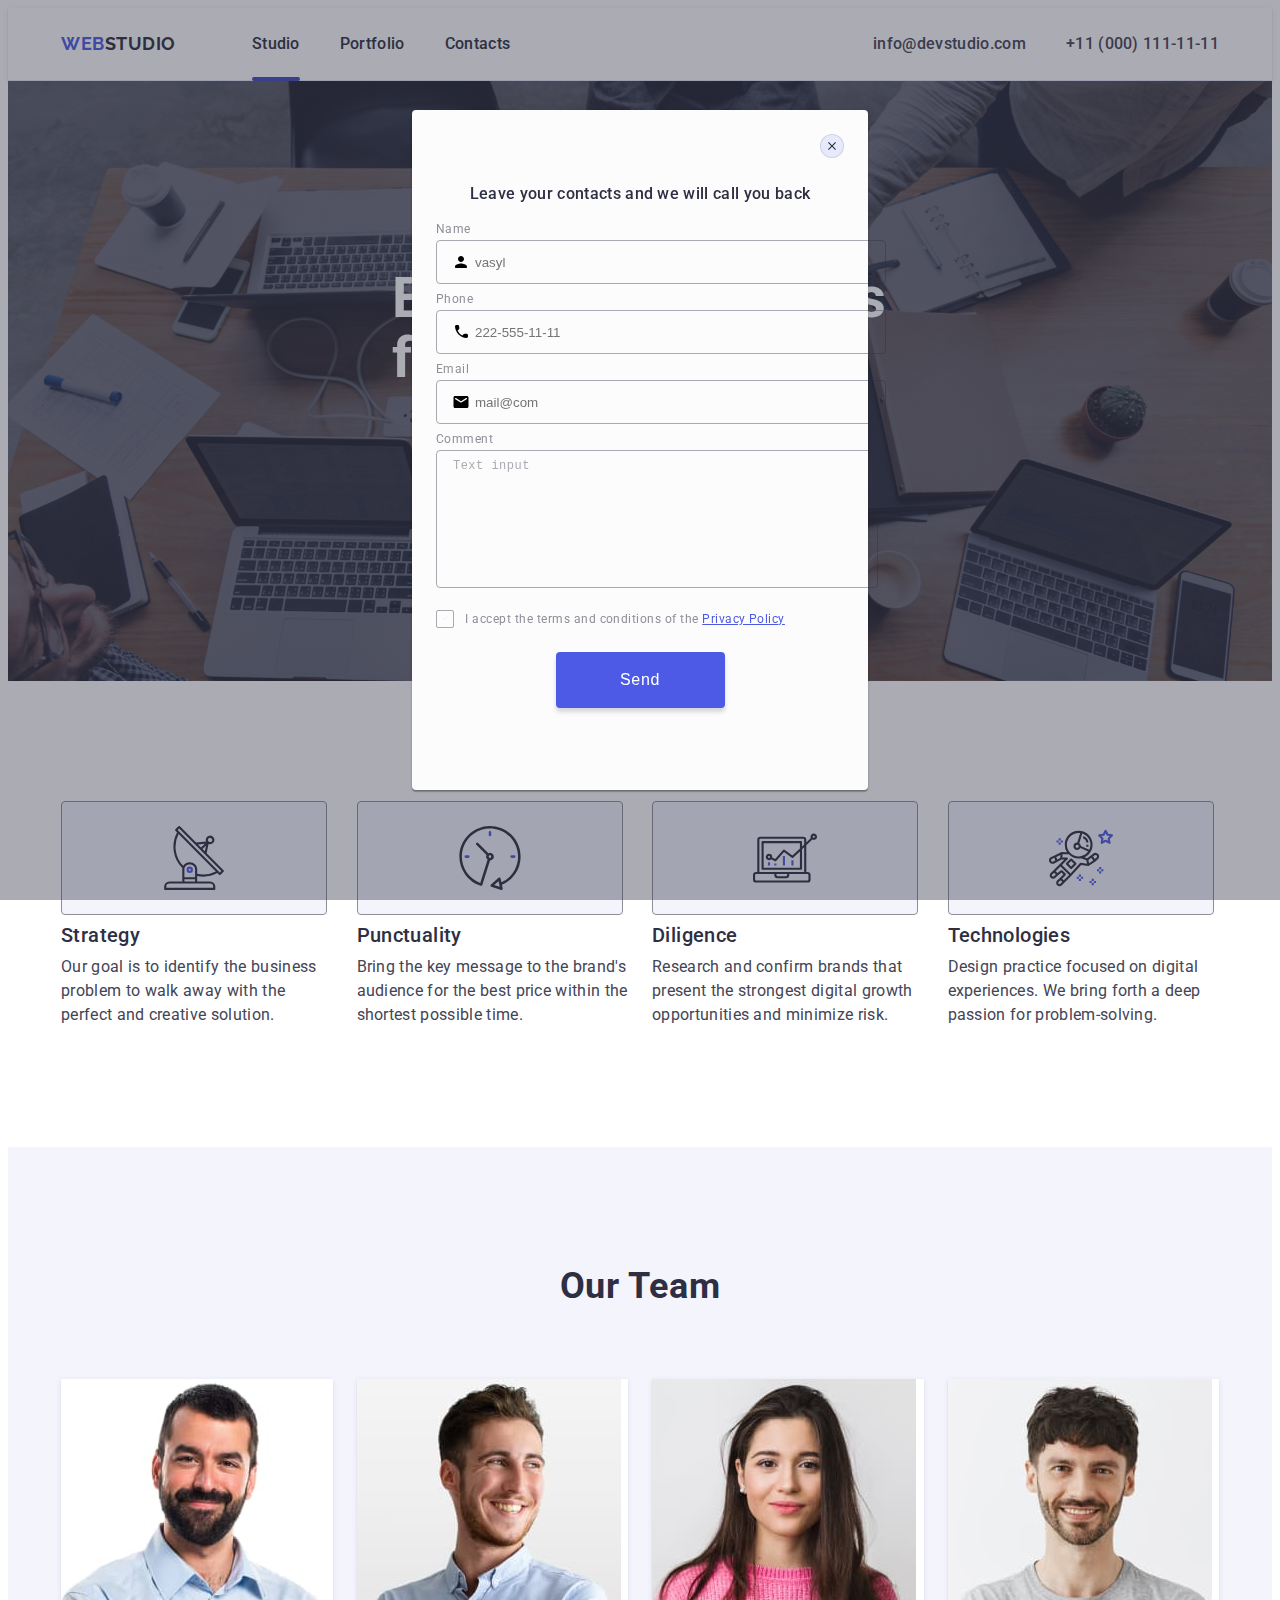
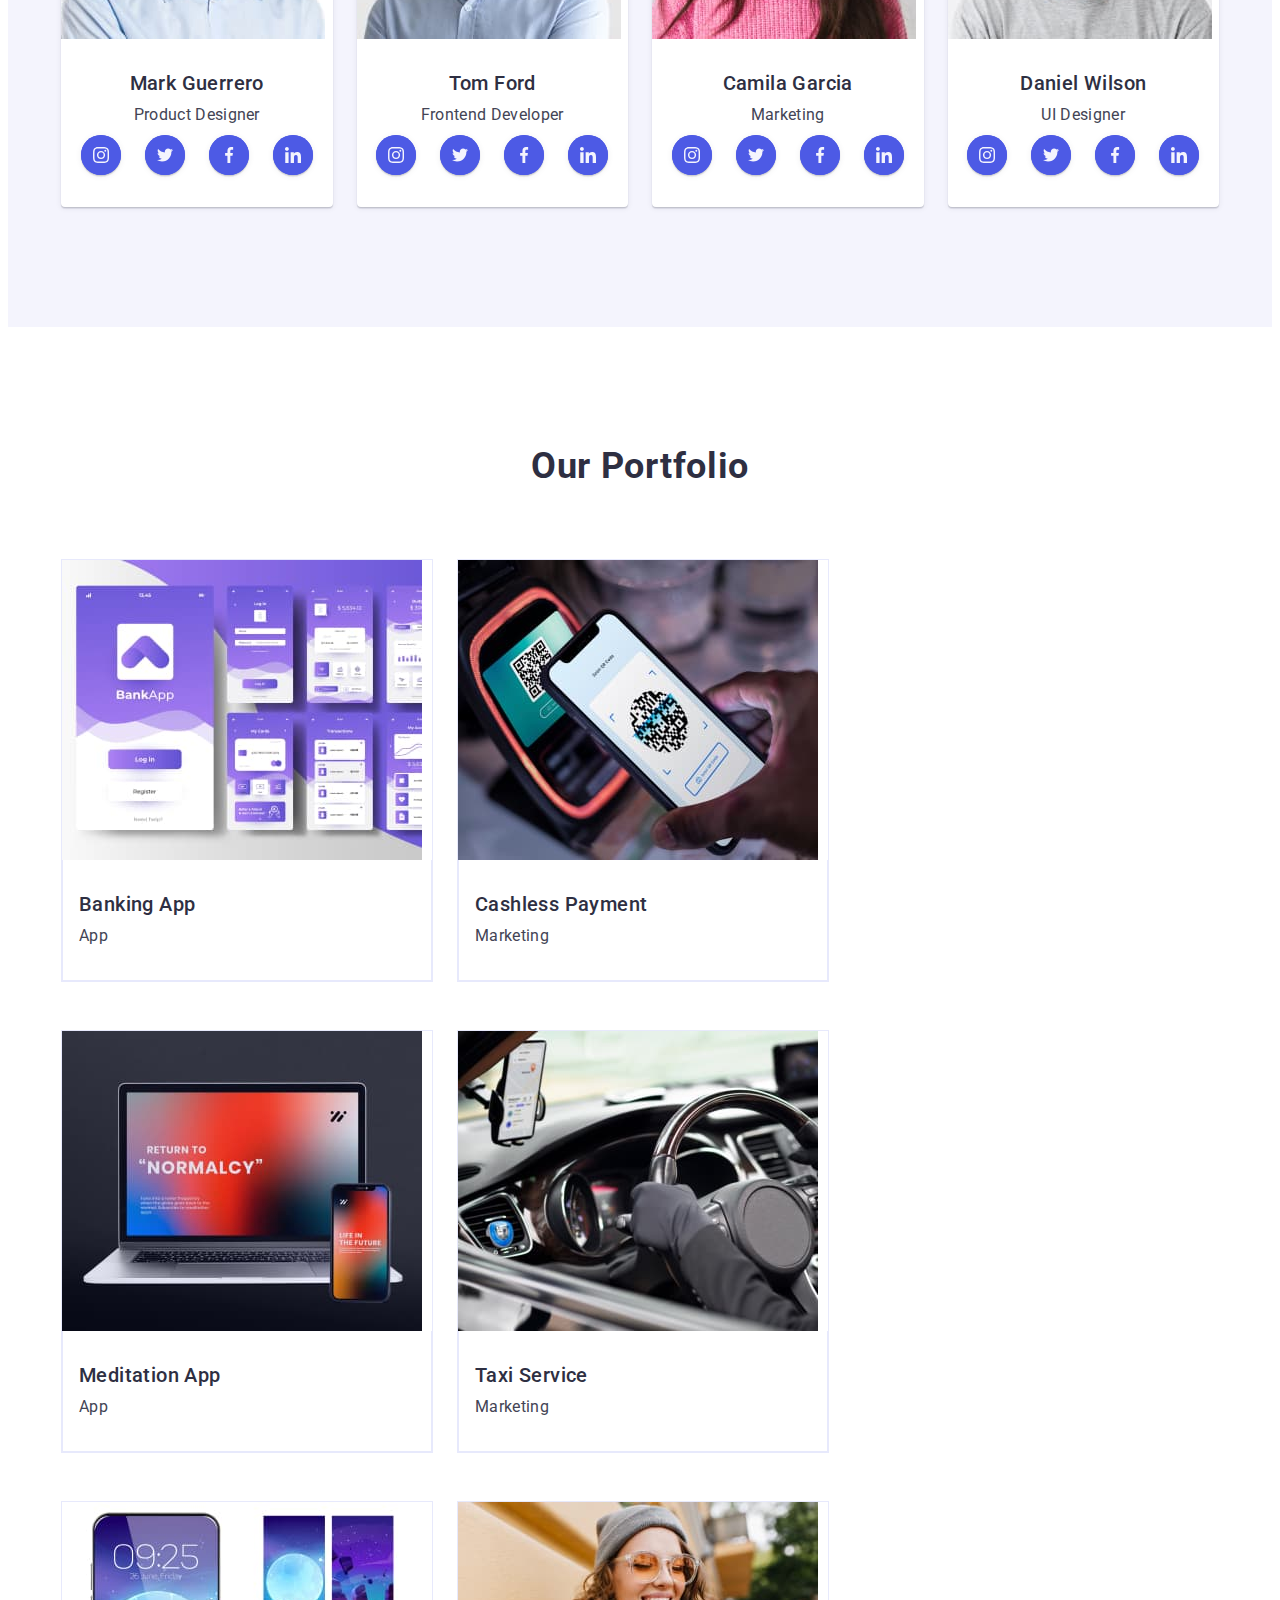
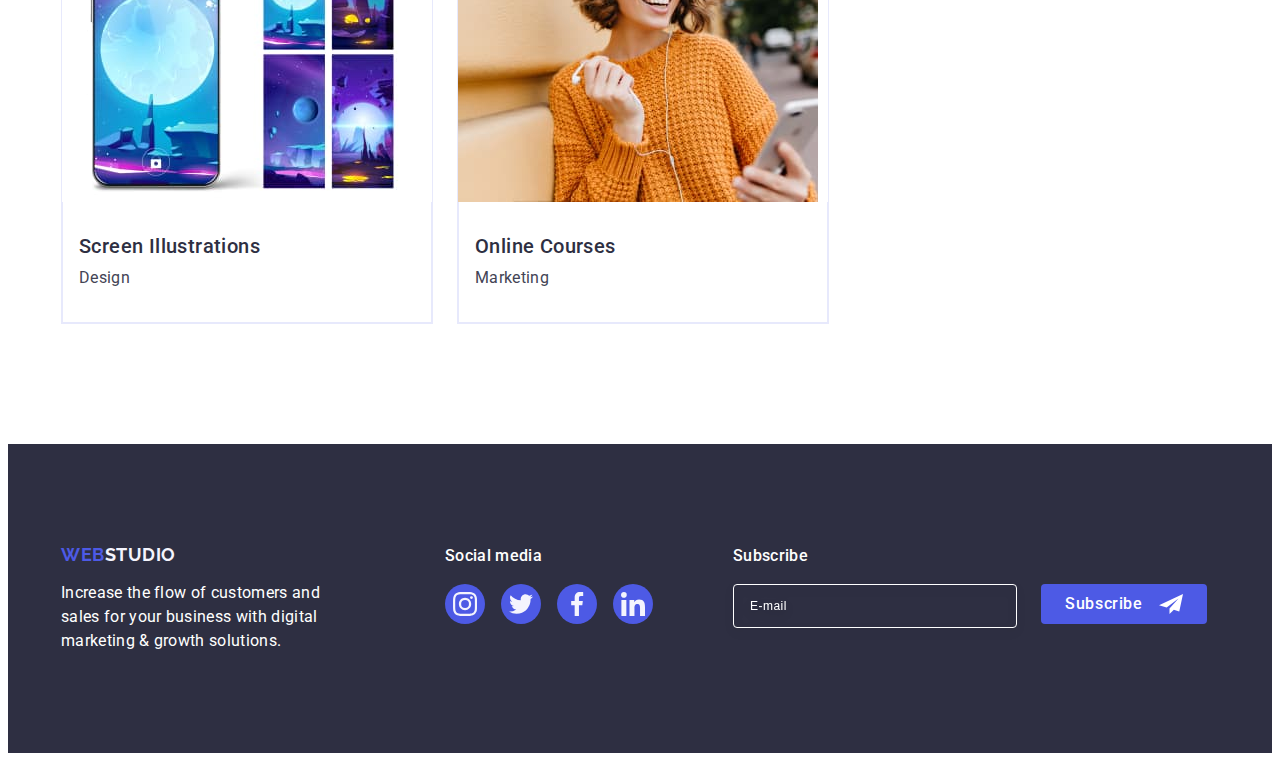
==== index.html @ d5904f01 "Update index.html" ====
<!DOCTYPE html>
<html lang="en">

<head>

    <link rel="stylesheet" href="https://cdnjs.cloudflare.com/ajax/libs/modern-normalize/2.0.0/modern-normalize.min.css"
        integrity="sha512-4xo8blKMVCiXpTaLzQSLSw3KFOVPWhm/TRtuPVc4WG6kUgjH6J03IBuG7JZPkcWMxJ5huwaBpOpnwYElP/m6wg=="
        crossorigin="anonymous" referrerpolicy="no-referrer">
    <meta name="viewport" content="width, initial-scale=1.0">
    <meta charset="UTF-8">
    <link rel="preconnect" href="https://fonts.googleapis.com">
    <link rel="preconnect" href="https://fonts.gstatic.com" crossorigin>
    <link
        href="https://fonts.googleapis.com/css2?family=Noto+Sans+NKo+Unjoined:wght@400;600;700&family=Raleway:wght@700&display=swap"
        rel="stylesheet">
    <link rel="preconnect" href="https://fonts.googleapis.com">
    <link rel="preconnect" href="https://fonts.gstatic.com" crossorigin>
    <link
        href="https://fonts.googleapis.com/css2?family=Noto+Sans+NKo+Unjoined:wght@400;600;700&family=Raleway:wght@700&family=Roboto:wght@300;400;500;700&display=swap"
        rel="stylesheet">
    <link rel="stylesheet" href="./css/styles.css">
    <title>hw-6</title>
</head>
<!--   ******************************   body **************************************        -->
<body>
    <!-- ***************************** main navigation **********************-->
    <header class="header">
        <div class="container header-container">
            <nav class="nav">
                <a href="./index.html" class="link-logo">Web<span class="link-logo-studio">Studio</span></a>
                <ul class="nav-ul">
                    <li class="nav-list ">
                        <a href="./index.html" target="_blank" class="link active-page">Studio</a>
                    </li>
                    <li class="nav-list">
                        <a href="" target="_blank" class="link">Portfolio</a>
                    </li>
                    <li class="nav-list">
                        <a href="" target="_blank" class="link">Contacts</a>
                    </li>
                </ul>
            </nav>
            <address class="address">
                <ul class="address-ul">
                    <li class="list-li"><a href="mailto:info@devstudio.com" class="link">info@devstudio.com</a></li>
                    <li class="list-li"><a href="tel:+110001111111" class="link">+11 (000) 111-11-11</a></li>
                </ul>
            </address>
        </div>
    </header>

    <main class="main">


        <!-- ***************      section-1 hero          ***************-->


        <section class="hero-section">
            <div class="container">
                <H1 class="hero-title">Effective Solutions for Your Business</H1>
                <button type="button" class="button">Order Service</button>
            </div>
        </section>


        <!--         ***************        section-2 our advantages        *************** -->


        <section class="advantages-section">
            <div class="container">
                <h2 class="visually-hidden">our advantages</h2>
                <ul class="advantages-list">
                    <li class="list-li">
                        <div class="advantages-pict-conteiner">
                            <svg   class="advantages-list-icon" width="64" height="64" aria-label="icon-antenna">
                                <use href="./images/icons.svg#icon-antenna"></use>
                            </svg>
                        </div>
                        <h3 class="title-li">Strategy</h3>
                        <p class="text">Our goal is to identify the business problem to walk away with the perfect and
                            creative solution. </p>
                    </li>
                    <li class="list-li">
                        <div class="advantages-pict-conteiner">
                            <svg   class="advantages-list-icon" width="64" height="64"  aria-label="icon-clock">
                                <use href="./images/icons.svg#icon-clock" ></use>
                            </svg>
                        </div>
                        <h3 class="title-li">Punctuality</h3>
                        <p class="text">Bring the key message to the brand's audience for the best price within the
                            shortest possible time.</p>
                    </li>
                    <li class="list-li">
                        <div class="advantages-pict-conteiner">
                            <svg   class="advantages-list-icon" width="64" height="64" aria-label="icon-diagrama">
                                <use href="./images/icons.svg#icon-diagram"></use>
                            </svg>
                        </div>
                        <h3 class="title-li">Diligence</h3>
                        <p class="text">Research and confirm brands that present the strongest digital growth
                            opportunities and minimize risk.</p>
                    </li>
                    <li class="list-li">
                        <div class="advantages-pict-conteiner">
                            <svg   class="advantages-list-icon" width="64" height="64" aria-label="icon-astronaut">
                                <use href="./images/icons.svg#icon-astronaut"></use>
                            </svg>
                        </div>
                        <h3 class="title-li">Technologies</h3>
                        <p class="text">Design practice focused on digital experiences. We bring forth a deep passion
                            for problem-solving.</p>
                    </li>
                </ul>
            </div>
        </section>


        <!-- #######################            our team section-3              ########### -->


        <section class="our-team">
            <div class="container">
                <h2 class="our-team-title">Our Team</h2>
                <ul class="our-team-list">
                    <li class="list-li">
                        <img class="our-team-photo" src="./images/Mark-Guerrero.jpg" alt="Mark Guerrero photo" width="264">
                        <div class="name-profession">
                            <h3 class="title-li">Mark Guerrero</h3>
                            <p class="text"> Product Designer</p>
                                <ul class="our-team-social-list-link">
                                    <li class="our-team-social-link">
                                        <a href="https://www.instagram.com/" target="_blank"
                                            class="our-team-social-link-a">
                                            <svg class="our-team-social-links" height="16" width="16">
                                                <use href="./images/icons.svg#icon-instagram"></use>
                                            </svg>
                                        </a>
                                    </li>
                                    <li class="our-team-social-link">
                                        <a href="https://www.twitter.com/" target="_blank"
                                            class="our-team-social-link-a">
                                            <svg class="our-team-social-links" height="16" width="16">
                                                <use href="./images/icons.svg#icon-twitter"></use>
                                            </svg>
                                        </a>
                                    </li>
                                    <li class="our-team-social-link">
                                        <a href="https://www.facebook.com/" target="_blank"
                                            class="our-team-social-link-a">
                                            <svg class="our-team-social-links" height="16" width="16">
                                                <use href="./images/icons.svg#icon-facebook"></use>
                                            </svg>
                                        </a>
                                    </li>
                                    <li class="our-team-social-link">
                                        <a href="https://www.linkedin.com/" target="_blank"
                                            class="our-team-social-link-a">
                                            <svg class="our-team-social-links" height="16" width="16">
                                                <use href="./images/icons.svg#icon-linkedin"></use>
                                            </svg>
                                        </a>
                                    </li>
                                </ul>
                        </div>
                    </li>
                    <li class="list-li">
                        <img class="our-team-photo" src="./images/Tom-Ford.jpg" alt="Tom Ford photo" width="264">
                        <div class="name-profession">
                            <h3 class="title-li">Tom Ford</h3>
                            <p class="text">Frontend Developer</p>
                            <ul class="our-team-social-list-link">
                                <li class="our-team-social-link">
                                    <a href="https://www.instagram.com/" target="_blank" class="our-team-social-link-a">
                                        <svg class="our-team-social-links" height="16" width="16">
                                            <use href="./images/icons.svg#icon-instagram"></use>
                                        </svg>
                                    </a>
                                </li>
                                <li class="our-team-social-link">
                                    <a href="https://www.twitter.com/" target="_blank" class="our-team-social-link-a">
                                        <svg class="our-team-social-links" height="16" width="16">
                                            <use href="./images/icons.svg#icon-twitter"></use>
                                        </svg>
                                    </a>
                                </li>
                                <li class="our-team-social-link">
                                    <a href="https://www.facebook.com/" target="_blank" class="our-team-social-link-a">
                                        <svg class="our-team-social-links" height="16" width="16">
                                            <use href="./images/icons.svg#icon-facebook"></use>
                                        </svg>
                                    </a>
                                </li>
                                <li class="our-team-social-link">
                                    <a href="https://www.linkedin.com/" target="_blank" class="our-team-social-link-a">
                                        <svg class="our-team-social-links" height="16" width="16">
                                            <use href="./images/icons.svg#icon-linkedin"></use>
                                        </svg>
                                    </a>
                                </li>
                            </ul>
                        </div>
                    </li>
                    <li class="list-li">
                        <img class="our-team-photo" src="./images/Camila-Garcia.jpg" alt="Camila Garcia photo" width="264">
                        <div class="name-profession">
                            <h3 class="title-li">Camila Garcia</h3>
                            <p class="text">Marketing</p>
                            <ul class="our-team-social-list-link">
                                <li class="our-team-social-link">
                                    <a href="https://www.instagram.com/" target="_blank" class="our-team-social-link-a">
                                        <svg class="our-team-social-links" height="16" width="16">
                                            <use href="./images/icons.svg#icon-instagram"></use>
                                        </svg>
                                    </a>
                                </li>
                                <li class="our-team-social-link">
                                    <a href="https://www.twitter.com/" target="_blank" class="our-team-social-link-a">
                                        <svg class="our-team-social-links" height="16" width="16">
                                            <use href="./images/icons.svg#icon-twitter"></use>
                                        </svg>
                                    </a>
                                </li>
                                <li class="our-team-social-link">
                                    <a href="https://www.facebook.com/" target="_blank" class="our-team-social-link-a">
                                        <svg class="our-team-social-links" height="16" width="16">
                                            <use href="./images/icons.svg#icon-facebook"></use>
                                        </svg>
                                    </a>
                                </li>
                                <li class="our-team-social-link">
                                    <a href="https://www.linkedin.com/" target="_blank" class="our-team-social-link-a">
                                        <svg class="our-team-social-links" height="16" width="16">
                                            <use href="./images/icons.svg#icon-linkedin"></use>
                                        </svg>
                                    </a>
                                </li>
                            </ul>
                        </div>
                    </li>
                    <li class="list-li">
                        <img class="our-team-photo" src="./images/Daniel-Wilson.jpg" alt="Daniel Wilson photo" width="264">
                        <div class="name-profession">
                            <h3 class="title-li">Daniel Wilson</h3>
                            <p class="text">UI Designer</p>
                            <ul class="our-team-social-list-link">
                                <li class="our-team-social-link">
                                    <a href="https://www.instagram.com/" target="_blank" class="our-team-social-link-a">
                                        <svg class="our-team-social-links" height="16" width="16">
                                            <use href="./images/icons.svg#icon-instagram"></use>
                                        </svg>
                                    </a>
                                </li>
                                <li class="our-team-social-link">
                                    <a href="https://www.twitter.com/" target="_blank" class="our-team-social-link-a">
                                        <svg class="our-team-social-links" height="16" width="16">
                                            <use href="./images/icons.svg#icon-twitter"></use>
                                        </svg>
                                    </a>
                                </li>
                                <li class="our-team-social-link">
                                    <a href="https://www.facebook.com/" target="_blank" class="our-team-social-link-a">
                                        <svg class="our-team-social-links" height="16" width="16">
                                            <use href="./images/icons.svg#icon-facebook"></use>
                                        </svg>
                                    </a>
                                </li>
                                <li class="our-team-social-link">
                                    <a href="https://www.linkedin.com/" target="_blank" class="our-team-social-link-a">
                                        <svg class="our-team-social-links" height="16" width="16">
                                            <use href="./images/icons.svg#icon-linkedin"></use>
                                        </svg>
                                    </a>
                                </li>
                            </ul>
                        </div>
                    </li>
                </ul>
            </div>
        </section>



        <!-- ********************our portfolio    section-4 ****** -->


        <section id="portfolio" class="portfolio">
            <div class="container">
                <h2 class="portfolio-title">Our Portfolio</h2>
                <ul class="portfolio-list">
                    <li class="list-li">
                        <div class="app-pictures">
                        <img src="./images/Banking-app.jpg" alt="Banking app" width="360">
                            <p class="app-pictures-decription">14 Stylish and User-Friendly App Design Concepts · Task Manager App · Calorie Tracker App · Exotic Fruit Ecommerce App · Cloud Storage App</p>    
                        </div>
                        <div class="app-description">
                            <h3 class="title-li">Banking App</h3>
                            <p class="text">App</p>
                        </div>
                    </li>
                    <li class="list-li">
                        <div class="app-pictures">
                            <img src="./images/cashless-payment.jpg" alt="cashless payment" width="360">
                            <p class="app-pictures-decription">14 Stylish and User-Friendly App Design Concepts · Task Manager App · Calorie Tracker App · Exotic Fruit Ecommerce App · Cloud Storage App</p>
                        </div>
                        <div class="app-description">
                            <h3 class="title-li">Cashless Payment</h3>
                            <p class="text">Marketing</p>
                        </div>
                    </li>
                    <li class="list-li">
                        <div class="app-pictures">
                            <img src="./images/meditation-app.jpg" alt="meditation app" width="360">
                            <p class="app-pictures-decription">14 Stylish and User-Friendly App Design Concepts · Task Manager App · Calorie Tracker App · Exotic Fruit Ecommerce App · Cloud Storage App</p>
                        </div>
                        <div class="app-description">
                            <h3 class="title-li">Meditation App</h3>
                            <p class="text">App</p>
                        </div>
                    </li>
                    <li class="list-li">
                        <div class="app-pictures">
                            <img src="./images/taxi-service.jpg" alt="taxi service" width="360">
                            <p class="app-pictures-decription">14 Stylish and User-Friendly App Design Concepts · Task Manager App · Calorie Tracker App · Exotic Fruit Ecommerce App · Cloud Storage App</p>
                        </div>
                        <div class="app-description">
                            <h3 class="title-li">Taxi Service</h3>
                            <p class="text">Marketing</p>
                        </div>
                    </li>
                    <li class="list-li">
                        <div class="app-pictures">
                            <img src="./images/screen-illustrations.jpg" alt="screen illustrations" width="360">
                            <p class="app-pictures-decription">14 Stylish and User-Friendly App Design Concepts · Task Manager App · Calorie Tracker App · Exotic Fruit Ecommerce App · Cloud Storage App</p>
                        </div>
                        <div class="app-description">
                            <h3 class="title-li">Screen Illustrations</h3>
                            <p class="text">Design</p>
                        </div>
                    </li>
                    <li class="list-li">
                        <div class="app-pictures">
                            <img src="./images/online-courses.jpg" alt="online courses" width="360">
                            <p class="app-pictures-decription">14 Stylish and User-Friendly App Design Concepts · Task Manager App · Calorie Tracker App · Exotic Fruit Ecommerce App · Cloud Storage App</p>
                        </div>
                        <div class="app-description">
                            <h3 class="title-li">Online Courses</h3>
                            <p class="text">Marketing</p>
                        </div>
                    </li>
                </ul>
            </div>
        </section>
    </main>


    <!-- *************************** footer ***************************** -->


    <footer class="footer">
        <div class="container footer-main-div">
            <div class="footer-container footer-container-logo">
                <a href="./index.html" class="footer-link-logo ">Web<span class="footer-link-logo-studio">Studio</span>
                </a>
                <p class="footer-text">
                    Increase the flow of customers and sales for your business with digital marketing & growth solutions.
                </p>
            </div>
            <div class=" footer-container footer-container-media">
                <p class="footer-social-media">Social media</p>

                <ul class="footer-social-list-link">
                    <li class="footer-social-link">
                        <a href="https://www.instagram.com/" target="_blank" class="footer-social-list-link-a">
                            <svg class="footer-social-links" width="24" height="24" aria-label="instagram-link">
                                <use href="./images/icons.svg#icon-instagram"></use>
                            </svg>
                        </a>
                    </li>
                    <li class="footer-social-link">
                        <a href="https://www.twitter.com/" target="_blank" class="footer-social-list-link-a">
                            <svg class="footer-social-links" width="24" height="24" aria-label="twitter-link">
                                <use href="./images/icons.svg#icon-twitter"></use>
                            </svg>
                        </a>
                    </li>
                    <li class="footer-social-link">
                        <a href="https://www.facebook.com/" target="_blank" class="footer-social-list-link-a">
                            <svg class="footer-social-links" width="24" height="24" aria-label="facebook-link">
                                <use href="./images/icons.svg#icon-facebook"></use>
                            </svg>
                        </a>
                    </li>
                    <li class="footer-social-link">
                        <a href="https://www.linkedin.com/" target="_blank" class="footer-social-list-link-a">
                            <svg class="footer-social-links" width="24" height="24" aria-label="linkedin-link">
                                <use href="./images/icons.svg#icon-linkedin"></use>
                            </svg>
                        </a>
                    </li>
                </ul>
            </div>
            <div class="footer-form">
                <p class="footer-form-send-title">Subscribe</p>
                <form class="footer-form-send-form">
                    <label class="footer-form-send-form-label">
                        <input 
                            class="footer-form-send-form-label-input" 
                            type="email" 
                            name="e-mail" 
                            placeholder="E-mail">
                    </label>
                    <button class="footer-form-send-form-button" type="submit">
                        Subscribe
                        
                        <svg class="footer-form-button-icon" width="24" height="24">
                            <use href="./images/icons.svg#icon-subscrib-icon"></use>
                        </svg>
                       
                    </button>
                </form>
            </div>
        </div>
    </footer>




    <!--@@@@@@@@@@@@@  modal window  @@@@@@@@@@@@@@@@@@@@-->




    <div class="backdrop is-open">
        <div class="modal">
            <button class="modal-close-button" type="button">
                <svg class="modal-close-button-icon" width="8" height="8" aria-label="madal-close-button">
                    <Use href="./images/icons.svg#icon-close"></Use>
                </svg>
           </button>
           <p class="review-form-description">
            Leave your contacts and we will call you back
           </p>         
            <form  class="review-form">
                
                <div class="review-form-wrapper">
                    <lable class="review-form-field-label" for="user-name">
                        Name
                    </lable>
                        <div class="review-form-input-wrapper">
                            <input 
                            class="review-form-field-input" 
                            type="text" 
                            name="user-name"  
                            id="user-name" 
                            placeholder="vasyl"
                            pattern="[a-zA-Z]+"
                            required>
                            <svg class="review-form-field-icon" width="18" height="24">
                                <use href="./images/icons.svg#icon-person"></use>
                            </svg>
                        </div>
                </div>
                <div class="review-form-wrapper">
                    <lable class="review-form-field-label" for="user-phone">
                        Phone
                    </lable>
                        <div class="review-form-input-wrapper">
                            <input 
                            class="review-form-field-input" 
                            type="tel" 
                            name="user-phone"  
                            id="user-phone" 
                            placeholder="222-555-11-11"
                            pattern="[0-9]{3}-[0-9]{3}-[0-9]{2}-[0-9]{2}"
                            required>
                            <svg class="review-form-field-icon" width="18" height="24">
                                <use href="./images/icons.svg#icon-phone"></use>
                            </svg>
                        </div>
                </div>
                <div class="review-form-wrapper">
                    <lable class="review-form-field-label" for="user-email">
                        Email
                    </lable>
                        <div class="review-form-input-wrapper"> 
                            <input 
                            class="review-form-field-input" 
                            type="email"  
                            name="user-email" 
                            id="user-email" 
                            placeholder="mail@com"
                            required>
                            <svg class="review-form-field-icon" width="18" height="24">
                                <use href="./images/icons.svg#icon-email"></use>
                            </svg>
                        </div>
                </div>
                <div class="review-form-wrapper review-form-wrapper-commet">
                    <label class=" review-form-field-label" for="user-comment" >
                        Comment
                    </label>
                    <textarea 
                    class="review-form-comment"
                    name="user-comment" 
                    id="user-comment"    
                    placeholder="Text input"></textarea>
                </div>
                <div class="review-form-wrapper-checkbox">
                    <input 
                        class=" review-form-field-checkbox visually-hidden " 
                        id="user-privacy" 
                        name="user-privacy"  
                        type="checkbox" 
                        value="true"  
                        required>
                    <label 
                    class="review-form-field-label-checkbox" 
                    for="user-privacy">
                        <span class="review-form-checkbox-own">
                            <svg class="review-form-checkbox-own-icon" width="10" height="8">
                                <use href="./images/icons.svg#icon-Vector"></use>
                            </svg>
                        </span>
                         I accept the terms and conditions of the 
                        <a  class="review-form-field-label-checkbox-policy-link" href="">Privacy Policy</a>
                    </label>
                </div>
                <button class="form-review-button" type="submit">Send</button>
            
            </form>

        </div>
    </div>
</body>

</html>
---- css/styles.css ----
/*--general style --*/
h1,
h2,
h3,
p {
  margin-top: 0;
  margin-bottom: 0;
}
ul,
ol {
  margin-top: 0;
  margin-bottom: 0;
  padding-left: 0;
}

img {
  display: block;
}

body {
  font-family: 'Roboto', sans-serif;
  color: #434455;
  background-color: #ffffff;
}

ul,
ol {
  list-style-type: none;
}

.container {
  width: 1158px;
  margin: 0 auto;
  padding: 0 15px;
}

/*--header--*/

.header {
  border-bottom: 1px solid #e7e9fc;
  background-color: #ffffff;
  height: 72px;

  box-shadow: 0px 1px 6px 0px rgba(46, 47, 66, 0.08),
    0px 1px 1px 0px rgba(46, 47, 66, 0.16),
    0px 2px 1px 0px rgba(46, 47, 66, 0.08);
}
.header-container {
  display: flex;
  justify-content: space-between;
}

/*navigation properties*/

.nav {
  display: flex;
  align-items: center;
}

/*logotype properties*/

.link-logo {
  margin-right: 76px;
  text-transform: uppercase;
  font-family: 'Raleway', sans-serif;
  font-weight: 700;
  font-size: 18px;
  line-height: 1.17;
  color: #4d5ae5;
  text-decoration: none;
  letter-spacing: 0.03em;
  transition: color 250ms cubic-bezier(0.4, 0, 0.2, 1);
}

.link-logo:hover {
  color: #404bbf;
}

.link-logo:focus {
  color: #404bbf;
}

.link-logo-studio {
  color: #2e2f42;
}

.nav-ul {
  gap: 40px;
  display: flex;
}

.nav-list .link {
  display: block;
  padding: 24px 0;
  letter-spacing: 0.02em;
  font-size: 16px;
  line-height: 1.5;
  letter-spacing: 0.02em;
  color: #2e2f42;
  position: relative;
  text-decoration: none;
  transition: color 250ms cubic-bezier(0.4, 0, 0.2, 1);
}

.active-page::after {
  display: block;
  position: absolute;
  bottom: -1px;
  left: 0;
  height: 4px;
  width: 100%;
  border-radius: 2px;
  content: '';
  background-color: #404bbf;
}

.nav-list a:hover {
  color: #404bbf;
}

.nav-list a:focus {
  color: #404bbf;
}
.address {
  display: flex;
}

.address-ul {
  display: flex;
  gap: 40px;
  align-items: center;
  text-decoration: none;
}

.address-ul .link {
  font-style: normal;
  font-size: 16px;
  line-height: 1.5;
  color: #434455;
  letter-spacing: 0.02em;
  text-decoration: none;
  transition: color 250ms cubic-bezier(0.4, 0, 0.2, 1);
}

.address .link:hover {
  color: #404bbf;
}

.address .link:focus {
  color: #404bbf;
}

/*----------------- section-1 hero ----------------*/

.hero-section {
  max-width: 1440px;
  margin-right: auto;
  margin-left: auto;
  background-color: #2e2f42;
  padding: 188px 0;
  background-image: linear-gradient(
      rgba(46, 47, 66, 0.7),
      rgba(46, 47, 66, 0.7)
    ),
    url(../images/people-office.jpg);
  background-repeat: no-repeat;
  background-size: cover;
  background-color: #2e2f42;
  background-position: center;
}

.hero-section .container {
  flex-direction: column;
}

.hero-title {
  max-width: 496px;
  color: #ffffff;
  font-family: Roboto, sans-serif;
  font-size: 56px;
  line-height: 1.07;
  letter-spacing: 0.02em;
  margin-bottom: 48px;
  margin-left: auto;
  margin-right: auto;
}

.button {
  border: none;
  border-radius: 4px;
  display: block;
  min-width: 169px;
  height: 56px;
  cursor: pointer;
  color: #ffffff;
  font-family: 'Roboto', sans-serif;
  font-size: 16px;
  line-height: 1.5;
  letter-spacing: 0.04em;
  background-color: #4d5ae5;
  margin-top: 48px;
  margin-left: auto;
  margin-right: auto;
  transition: background-color 250ms cubic-bezier(0.4, 0, 0.2, 1);
}

.button:hover {
  background-color: #404bbf;
}

.button:focus {
  background-color: #404bbf;
}

/*-- *************** section-2 our advantages ******************* --*/

.visually-hidden {
  position: absolute;
  width: 1px;
  height: 1px;
  margin: -1px;
  border: 0;
  padding: 0;
  white-space: nowrap;
  clip-path: inset(100%);
  clip: rect(0 0 0 0);
  overflow: hidden;
}

.advantages-section {
  padding: 120px 0;
}

.advantages-section,
.list-li {
  background-color: #ffffff;
}

.advantages-list {
  display: flex;
  gap: 24px;
}

.advantages-list .list-li {
  width: calc((100% - 72px) / 4);
}

.advantages-list .title-li {
  margin-bottom: 8px;
}

.advantages-pict-conteiner {
  display: flex;
  justify-content: center;
  align-items: center;
  height: 112px;
  width: 264px;
  background-color: #f4f4fd;
  border-radius: 4px;
  border: 1px solid #8e8f99;
  margin-bottom: 8px;
}

/* ####################### our team section-3 ########### */

.our-team {
  padding: 120px 0;
  background-color: #f4f4fd;
}
.our-team .container {
  flex-wrap: wrap;
}

.our-team-title,
.portfolio-title {
  margin-bottom: 72px;
  color: #2e2f42;
  font-size: 36px;
  line-height: 1.11;
  text-transform: capitalize;
  letter-spacing: 0.02em;
  text-align: center;
  font-family: Roboto, sans-serif;
}

.our-team-list {
  display: flex;
  gap: 24px;
}

.our-team-list .list-li {
  border-radius: 0px 0px 4px 4px;
  width: calc((100% - 72px) / 4);
}
/*
.our-team-photo {
  
}*/

.name-profession {
  padding: 32px 0;
}

.our-team .title-li,
.our-team .text {
  text-align: center;
  margin-bottom: 8px;
}

.title-li {
  font-family: Roboto, sans-serif;
  font-size: 20px;
  line-height: 1.2;
  color: #2e2f42;
  letter-spacing: 0.02em;
}

.text {
  font-size: 16px;
  line-height: 1.5;
  color: #434455;
  letter-spacing: 0.02em;
  font-family: Roboto, sans-serif;
}

.our-team-social-list-link {
  display: flex;
  gap: 24px;
  justify-content: center;
}
/*    take it from name profession    */
.our-team-social-link {
  width: 40px;
  height: 40px;
  border-radius: 50%;
  background-color: #4d5ae5;
  box-shadow: 0px 2px 1px 0px rgba(46, 47, 66, 0.08),
    0px 1px 1px 0px rgba(46, 47, 66, 0.16),
    0px 1px 6px 0px rgba(46, 47, 66, 0.08);
}

.our-team-social-links {
  fill: #f4f4fd;
}

.our-team-social-link-a {
  width: 100%;
  height: 100%;
  display: flex;
  border-radius: 50%;
  background-color: #4d5ae5;
  justify-content: center;
  align-items: center;
  transition: background-color 250ms cubic-bezier(0.4, 0, 0.2, 1);
}

.our-team-social-link-a:hover {
  background-color: #404bbf;
}

.our-team-social-link-a:focus {
  background-color: #404bbf;
}

/*-- ********************our portfolio    section-4 ******--*/

.portfolio {
  padding: 120px 0 120px;
}
.portfolio .container {
  flex-wrap: wrap;
}
.portfolio-list {
  display: flex;
  flex-wrap: wrap;
  row-gap: 48px;
  column-gap: 24px;
}

.our-team-list .list-li {
  box-shadow: 0px 1px 6px rgba(46, 47, 66, 0.08),
    0px 1px 1px rgba(46, 47, 66, 0.16), 0px 2px 1px rgba(46, 47, 66, 0.08);
}

.portfolio-list .list-li {
  width: calc((100% - 48px) / 3);
  border: 1px solid #e7e9fc;
  transition: box-shadow 250ms cubic-bezier(0.4, 0, 0.2, 1);
}

.app-pictures {
  position: relative;
  overflow: hidden;
}

.portfolio-list .list-li:hover {
  box-shadow: 0px 1px 6px rgba(46, 47, 66, 0.08),
    0px 1px 1px rgba(46, 47, 66, 0.16), 0px 2px 1px rgba(46, 47, 66, 0.08);
}

.portfolio-list .list-li:hover .app-pictures-decription {
  transform: translateY(0%);
}
.app-pictures {
  position: relative;
  overflow: hidden;
}

.app-pictures-decription {
  position: absolute;
  top: 0;
  font-size: 16px;
  line-height: 1.5;
  letter-spacing: 0.02em;
  color: #f4f4fd;
  padding: 40px 32px;
  background-color: #4d5ae5;
  height: 100%;
  width: 100%;
  transform: translateY(100%);
  transition: transform 250ms cubic-bezier(0.4, 0, 0.2, 1);
}

.app-description {
  padding: 32px 16px;
  border: 1px solid #e7e9fc;
  border-top: none;
}

.portfolio-list .title-li {
  margin-bottom: 8px;
}

/*--*************************** footer *****************************--*/

.footer {
  padding: 100px 0;
  background-color: #2e2f42;
}

.footer-main-div {
  display: flex;
  align-items: baseline;
}

.footer-container-logo {
  margin-right: 120px;
}

.footer-link-logo {
  display: inline-block;
  text-transform: uppercase;
  font-family: 'Raleway', sans-serif;
  font-weight: 700;
  font-size: 18px;
  line-height: 1.17;
  color: #4d5ae5;
  text-decoration: none;
  letter-spacing: 0.03em;
  margin-bottom: 16px;
}

.footer-link-logo-studio {
  color: #f4f4fd;
}

.footer-link-logo:hover {
  color: #404bbf;
}

.footer-link-logo:focus {
  color: #404bbf;
}

.footer-text {
  max-width: 264px;
  color: #ffffff;
  font-family: Roboto, sans-serif;
  font-size: 16px;
  font-weight: 400;
  line-height: 1.5;
  letter-spacing: 0.02em;
}

.nav-list a,
.link,
.button,
.title-li {
  font-weight: 500;
}

.footer-container-media {
  max-width: 208px;
  margin-right: 80px;
}
.footer-social-media {
  color: #ffffff;
  font-family: Roboto, sans-serif;
  font-size: 16px;
  font-weight: 500;
  line-height: 1.5;
  letter-spacing: 0.02em;
  margin-bottom: 16px;
}

.footer-social-list-link {
  display: flex;
  gap: 16px;
  justify-content: center;
}
.footer-social-link {
  width: 40px;
  height: 40px;
}

.footer-social-list-link-a {
  width: 100%;
  height: 100%;
  display: flex;
  border-radius: 50%;
  background-color: #4d5ae5;
  justify-content: center;
  align-items: center;
  transition: background-color 250ms cubic-bezier(0.4, 0, 0.2, 1);
}

.footer-social-links {
  fill: #f4f4fd;
}
.footer-social-list-link-a:hover {
  background-color: #31d0aa;
}

.footer-social-list-link-a:focus {
  background-color: #31d0aa;
}

/*  ########################### footer form ##################################*/

.footer-form-send-form {
  display: flex;
  flex-direction: row;
  gap: 24px;
}

.footer-form-send-title {
  display: flex;
  flex-direction: column;
  font-family: Roboto, sans-serif;
  font-size: 16px;
  font-weight: 500;
  letter-spacing: 0.02em;
  line-height: 1.5;
  margin-bottom: 16px;
  color: #ffffff;
}

.footer-form-send-form-label-input {
  width: 264px;
  height: 40px;
  font-size: 12px;
  font-weight: 400;
  line-height: 1.5;
  letter-spacing: 0.04em;
  border-radius: 4px;
  padding-left: 16px;
  background-color: transparent;
  color: #ffffff;
  border: 1px solid#ffffff;
  filter: drop-shadow(0px 4px 4px rgba(0, 0, 0, 0.15));
}

.footer-form-send-form-label-input::placeholder {
  color: #ffffff;
}

.footer-form-send-form-button {
  min-width: 165px;
  height: 40px;
  display: flex;
  padding: 8px 24px;
  justify-content: center;
  align-items: center;
  border-radius: 4px;
  border: none;
  color: #ffffff;
  background-color: #4d5ae5;
  font-family: Roboto, sans-serif;
  font-weight: 500;
  line-height: 1.5;
  letter-spacing: 0.04em;
  font-size: 16px;
  cursor: pointer;
}

.footer-form-button-icon {
  margin-left: 16px;
}

/* ================== form style ============================== */
.backdrop {
  position: fixed;
  top: 0;
  left: 0;
  width: 100%;
  height: 100%;
  background: rgba(46, 47, 66, 0.4);
  z-index: 9999999999;
  transition: opacity 250ms cubic-bezier(0.4, 0, 0.2, 1),
    visibility 250ms cubic-bezier(0.4, 0, 0.2, 1);
  /* ====  hide backdrop    =========*/
  /* opacity: 0;
  visibility: hidden;
  pointer-events: none;*/
}

.backdrop.is-open {
  opacity: 1;
  visibility: visible;
  pointer-events: auto;
}

.modal {
  position: absolute;
  top: 50%;
  left: 50%;
  transform: translate(-50%, -50%);
  width: 408px;
  min-height: 584px;
  border-radius: 4px;
  padding: 72px 24px 24px 24px;
  background-color: #fcfcfc;
  box-shadow: 0px 1px 1px rgba(0, 0, 0, 0.14), 0px 1px 3px rgba(0, 0, 0, 0.12),
    0px 2px 1px rgba(0, 0, 0, 0.2);
  transition: transform 250ms cubic-bezier(0.4, 0, 0.2, 1);
}

.modal-close-button {
  display: flex;
  position: absolute;
  top: 24px;
  right: 24px;
  justify-content: center;
  align-items: center;
  border: 1px solid rgba(0, 0, 0, 0.1);
  border-radius: 50%;
  line-height: 0;
  background: transparent;
  padding: 0;
  width: 24px;
  height: 24px;
  background-color: #e7e9fc;
  fill: #2e2f42;
  cursor: pointer;
  transition: background-color 250ms cubic-bezier(0.4, 0, 0.2, 1),
    border 250ms cubic-bezier(0.4, 0, 0.2, 1);
}

.modal-close-button-icon {
  transition: fill 250ms cubic-bezier(0.4, 0, 0.2, 1);
}

.modal-close-button:hover,
.modal-close-button:focus {
  background-color: #404bbf;
  fill: #ffffff;
  border: none;
}

.review-form-description {
  color: #2e2f42;
  text-align: center;
  font-size: 16px;
  font-weight: 500;
  line-height: 1.5;
  letter-spacing: 0.02em;
  margin-bottom: 16px;
}

.review-form-field-label {
  display: block;
  color: #8e8f99;
  font-size: 12px;
  font-weight: 400;
  line-height: 1.17;
  letter-spacing: 0.04em;
  margin-bottom: 4px;
}

.review-form-field-input {
  height: 40px;
  width: 100%;
  border-radius: 4px;
  border: 1px solid rgba(46, 47, 66, 0.4);
  padding-left: 38px;
  background-color: transparent;
  outline: transparent;
  transition: border-color 250ms cubic-bezier(0.4, 0, 0.2, 1);
}

.review-form-wrapper {
  margin-bottom: 8px;
}

.review-form-input-wrapper {
  position: relative;
}

.review-form-field-icon {
  position: absolute;
  top: 50%;
  transform: translateY(-50%);
  left: 16px;
  transition: fill 250ms cubic-bezier(0.4, 0, 0.2, 1);
}

.review-form-field-input:focus,
.review-form-comment:focus {
  outline-color: transparent;
  outline-offset: 6px;
  border-color: #4d5ae5;
}
.review-form-field-input:focus + .review-form-field-icon {
  fill: #4d5ae5;
}

.review-form-comment {
  width: 100%;
  height: 120px;
  border-radius: 4px;
  border: 1px solid rgba(46, 47, 66, 0.4);
  resize: none;
  padding: 8px 16px;
  color: rgba(46, 47, 66, 0.4);
  font-size: 12px;
  font-weight: 400;
  line-height: 1.17;
  letter-spacing: 0.04em;
  background-color: transparent;
  outline: transparent;
  transition: border-color 250ms cubic-bezier(0.4, 0, 0.2, 1);
}
.review-form-comment::placeholder {
  color: rgba(46, 47, 66, 0.4);
}

.review-form-wrapper-commet {
  margin-bottom: 16px;
}

.review-form-wrapper-checkbox {
  margin-bottom: 24px;
}

.review-form-field-label-checkbox {
  color: #8e8f99;
  font-size: 12px;
  font-weight: 400;
  line-height: 1.17;
  letter-spacing: 0.04em;
}

.review-form-field-label-checkbox-policy-link {
  color: #4d5ae5;
}

.review-form-checkbox-own {
  display: inline-flex;
  width: 16px;
  height: 16px;
  border: 1px solid rgba(46, 47, 66, 0.4);
  border-radius: 2px;
  align-items: center;
  justify-content: center;
  cursor: pointer;
  fill: transparent;
  margin-right: 8px;
  transition: background-color 250ms cubic-bezier(0.4, 0, 0.2, 1),
    border 250ms cubic-bezier(0.4, 0, 0.2, 1),
    fill 250ms cubic-bezier(0.4, 0, 0.2, 1);
}
.review-form-checkbox-own-icon {
  justify-content: center;
  align-items: center;
  fill: #f4f4fd;
}

.review-form-field-checkbox:checked
  + .review-form-field-label-checkbox
  .review-form-checkbox-own {
  background-color: #404bbf;
  border: none;
  fill: #f4f4fd;
}

.form-review-button {
  display: block;
  padding: 16px 32px;
  min-width: 169px;
  height: 56px;
  gap: 10px;
  border: none;
  border-radius: 4px;
  background: #4d5ae5;
  box-shadow: 0px 4px 4px 0px rgba(0, 0, 0, 0.15);
  margin-right: auto;
  margin-left: auto;
  font-size: 16px;
  font-weight: 500;
  line-height: 1.5;
  letter-spacing: 0.04em;
  color: #ffffff;
  cursor: pointer;
  transition: background-color 250ms cubic-bezier(0.4, 0, 0.2, 1);
}
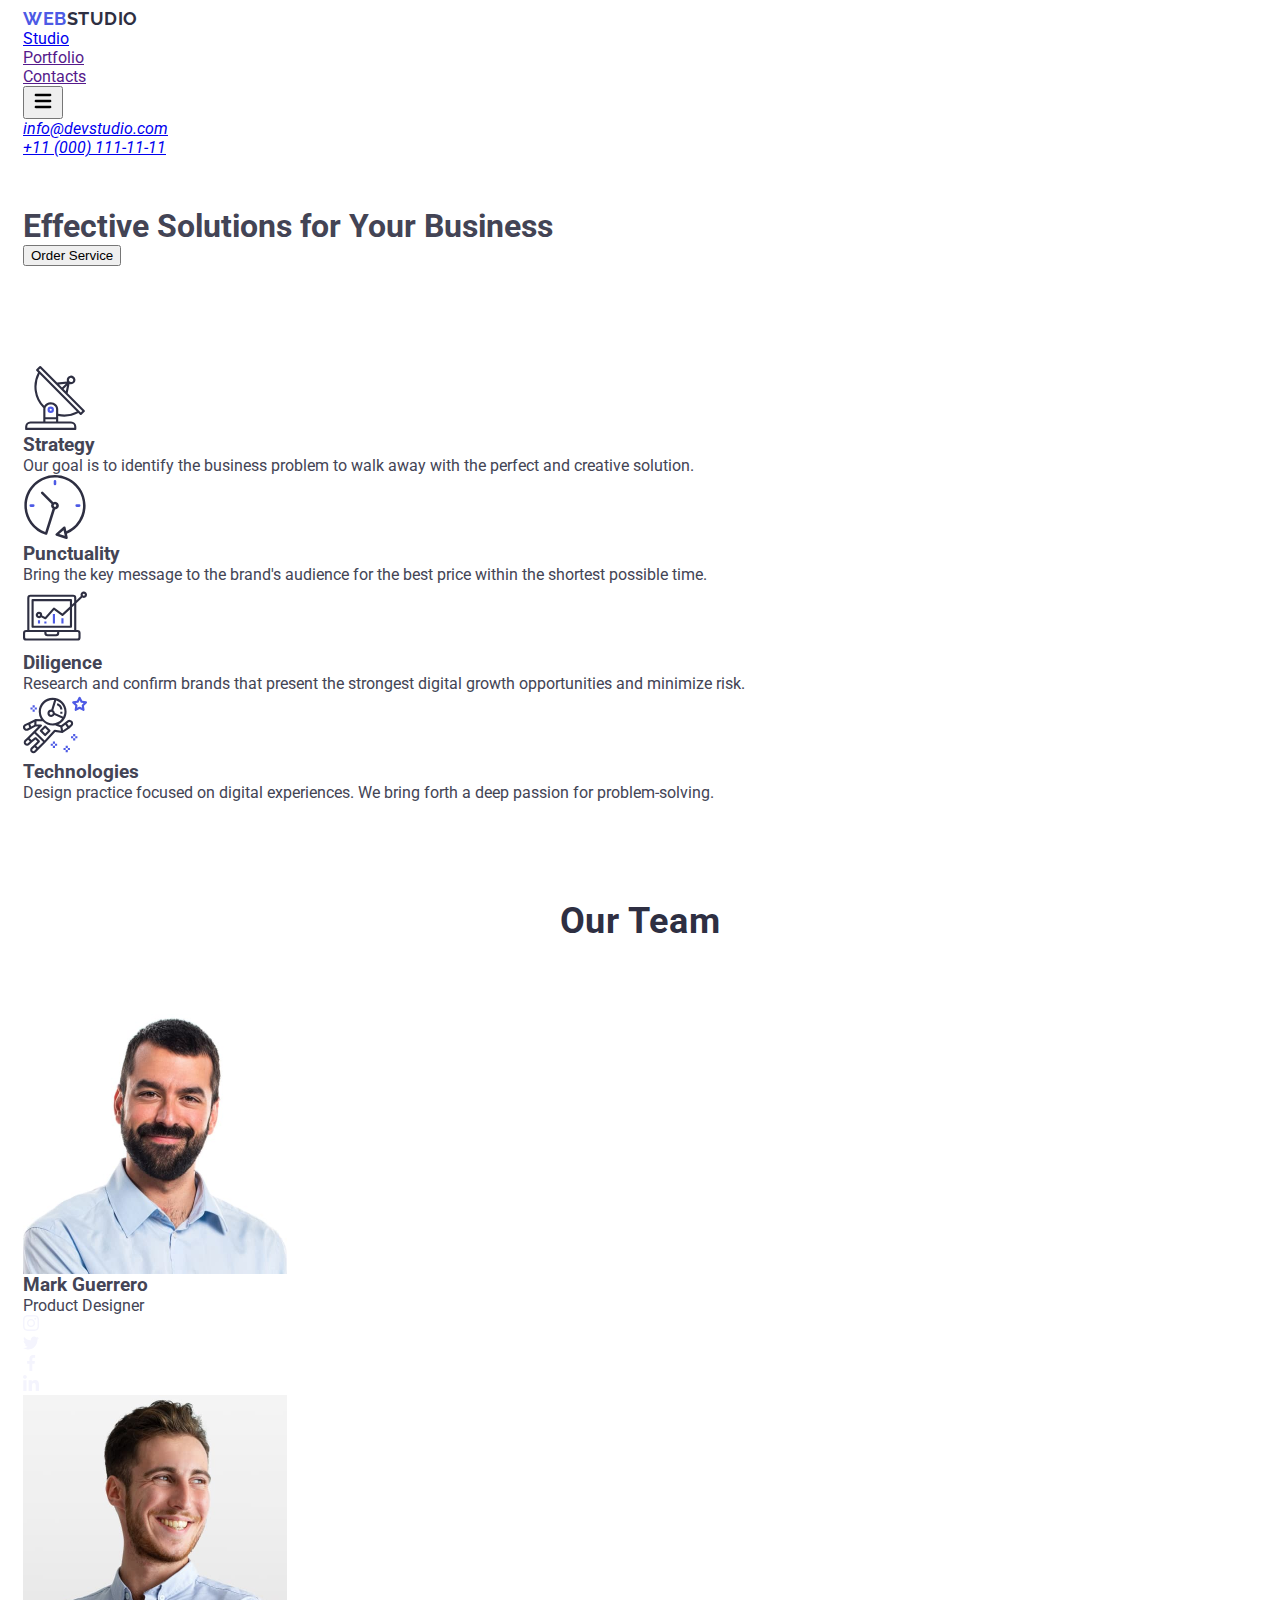
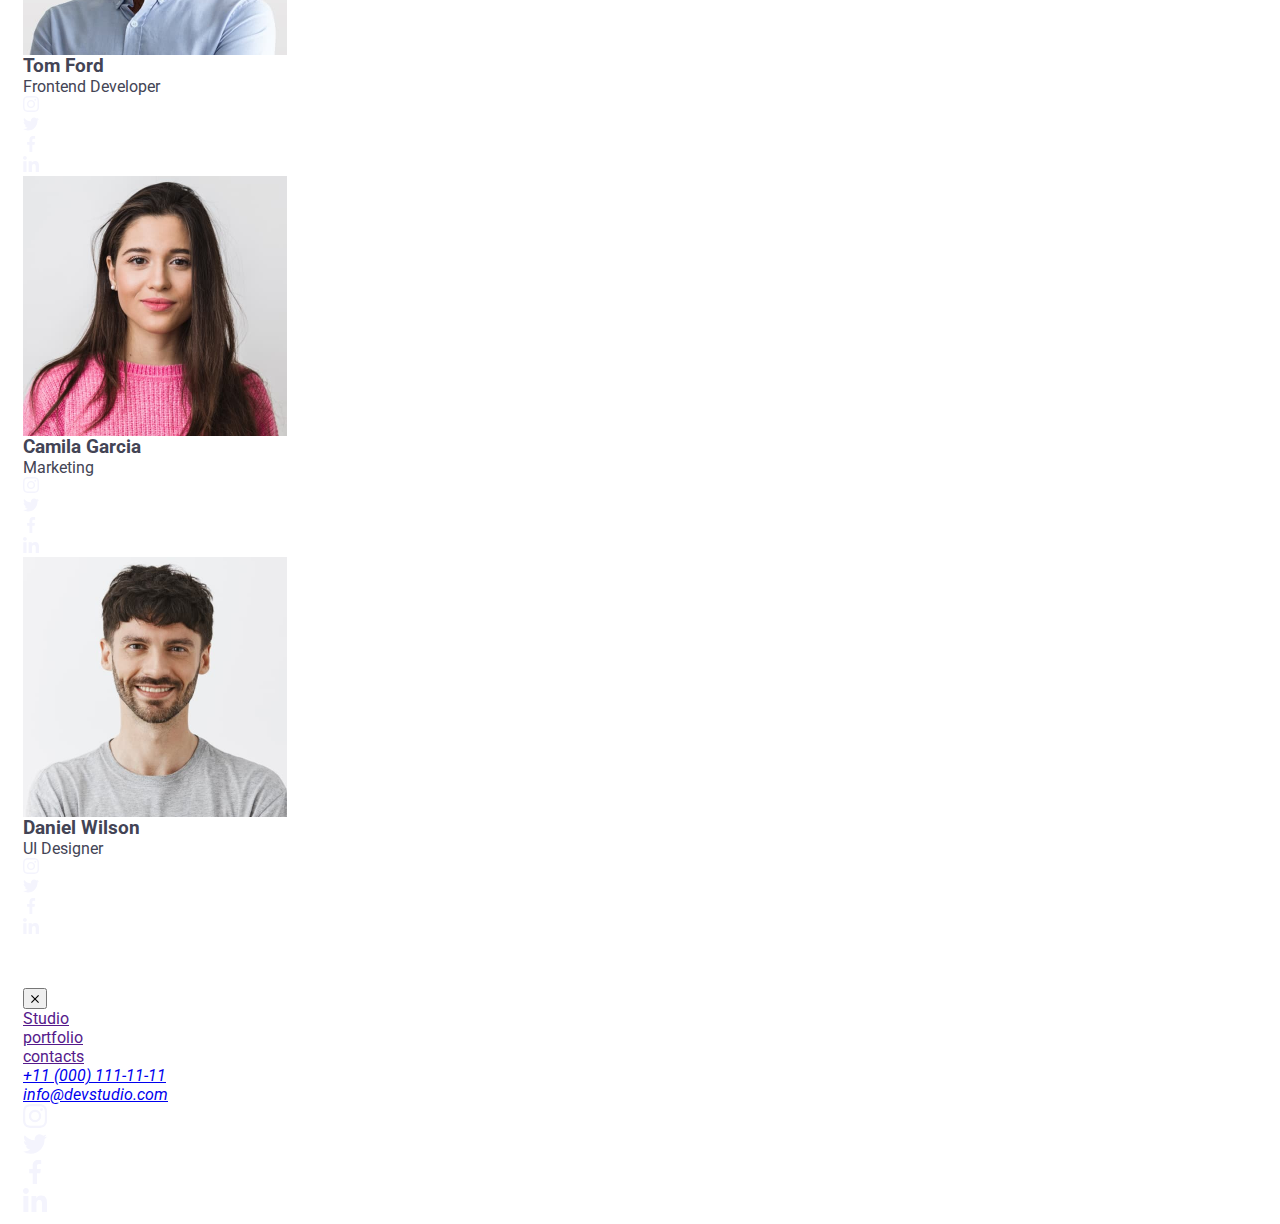
==== commit 3efb871c: "advantages section done" ====
--- a/index.html
+++ b/index.html
@@ -40,6 +40,12 @@
                     </li>
                 </ul>
             </nav>
+            <button class="mobile-menu-btn">
+                <svg class="mobile-menu-btn-icon" width="24" height="24" >
+                    <use href="./images/icons.svg#icon-burger"></use>
+
+                </svg>
+            </button>
             <address class="address">
                 <ul class="address-ul">
                     <li class="list-li"><a href="mailto:info@devstudio.com" class="link">info@devstudio.com</a></li>
@@ -49,24 +55,19 @@
         </div>
     </header>
 
+    <!-- ***************      section-1 hero          ***************-->
     <main class="main">
-
-
-        <!-- ***************      section-1 hero          ***************-->
-
-
-        <section class="hero-section">
+        <section class="hero-section section">
             <div class="container">
                 <H1 class="hero-title">Effective Solutions for Your Business</H1>
                 <button type="button" class="button">Order Service</button>
             </div>
         </section>
 
-
         <!--         ***************        section-2 our advantages        *************** -->
 
-
-        <section class="advantages-section">
+    
+                <section class="advantages-section section">
             <div class="container">
                 <h2 class="visually-hidden">our advantages</h2>
                 <ul class="advantages-list">
@@ -115,15 +116,19 @@
         </section>
 
 
+
         <!-- #######################            our team section-3              ########### -->
 
 
-        <section class="our-team">
+        <section class="our-team section">
             <div class="container">
                 <h2 class="our-team-title">Our Team</h2>
                 <ul class="our-team-list">
                     <li class="list-li">
-                        <img class="our-team-photo" src="./images/Mark-Guerrero.jpg" alt="Mark Guerrero photo" width="264">
+                        <img class="our-team-photo" 
+                            srcset="./images/Mark-Guerrero@2x.jpg"
+                            src="./images/Mark-Guerrero.jpg" 
+                            alt="Mark Guerrero photo" width="264">
                         <div class="name-profession">
                             <h3 class="title-li">Mark Guerrero</h3>
                             <p class="text"> Product Designer</p>
@@ -164,7 +169,11 @@
                         </div>
                     </li>
                     <li class="list-li">
-                        <img class="our-team-photo" src="./images/Tom-Ford.jpg" alt="Tom Ford photo" width="264">
+                        <img class="our-team-photo" 
+                            srcset="./images/Tom-Ford@2x.jpg"
+                            src="./images/Tom-Ford.jpg"
+                            alt="Tom Ford photo"
+                            width="264">
                         <div class="name-profession">
                             <h3 class="title-li">Tom Ford</h3>
                             <p class="text">Frontend Developer</p>
@@ -201,7 +210,11 @@
                         </div>
                     </li>
                     <li class="list-li">
-                        <img class="our-team-photo" src="./images/Camila-Garcia.jpg" alt="Camila Garcia photo" width="264">
+                        <img class="our-team-photo" 
+                            srcset="./images/Camila-Garcia@2x.jpg"
+                            src="./images/Camila-Garcia.jpg" 
+                            alt="Camila Garcia photo"
+                            width="264">
                         <div class="name-profession">
                             <h3 class="title-li">Camila Garcia</h3>
                             <p class="text">Marketing</p>
@@ -238,7 +251,11 @@
                         </div>
                     </li>
                     <li class="list-li">
-                        <img class="our-team-photo" src="./images/Daniel-Wilson.jpg" alt="Daniel Wilson photo" width="264">
+                        <img class="our-team-photo" 
+                            srcset="./images/Daniel-Wilson@2x.jpg"
+                            src="./images/Daniel-Wilson.jpg"
+                            alt="Daniel Wilson photo" 
+                            width="264">
                         <div class="name-profession">
                             <h3 class="title-li">Daniel Wilson</h3>
                             <p class="text">UI Designer</p>
@@ -282,8 +299,8 @@
 
         <!-- ********************our portfolio    section-4 ****** -->
 
-
-        <section id="portfolio" class="portfolio">
+<!--
+        <section id="portfolio" class="portfolio section">
             <div class="container">
                 <h2 class="portfolio-title">Our Portfolio</h2>
                 <ul class="portfolio-list">
@@ -352,11 +369,10 @@
         </section>
     </main>
 
-
+-->
     <!-- *************************** footer ***************************** -->
 
-
-    <footer class="footer">
+<!--    <footer class="footer">
         <div class="container footer-main-div">
             <div class="footer-container footer-container-logo">
                 <a href="./index.html" class="footer-link-logo ">Web<span class="footer-link-logo-studio">Studio</span>
@@ -423,12 +439,66 @@
     </footer>
 
 
-
-
+-->
+
+<!--=============== mobile menu  ==========================-->
+<div class="mobile-menu">
+    <div class="mobile-menu-conteinet container">
+        <button class="mobile-menu-close-bnt" type="button">
+            <svg class="mobile-menu-close-bnt-icon" width="8" height="8">
+                <use href="./images/icons.svg#icon-close"></use>
+            </svg>
+        </button>
+        <nav>
+            <ul class="mobile-menu-nav-list">
+                <li class="mobile-menu-nav-item"><a class="mobile-menu-nav-item-link" href="">Studio</a></li>
+                <li class="mobile-menu-nav-item"><a class="mobile-menu-nav-item-link" href="">portfolio</a></li>
+                <li class="mobile-menu-nav-item"><a class="mobile-menu-nav-item-link" href="">contacts</a></li>
+            </ul>    
+        </nav>
+        <address class="mobile-menu-address">
+            <ul class="mobile-menu-address-list">
+                <li class="mobile-menu-address-item"><a class="mobile-menu-address-item-link" href="tel:+110001111111">+11 (000) 111-11-11</a></li>
+                <li class="mobile-menu-address-item"><a class="mobile-menu-address-item-link" href="mailto:info@devstudio.com">info@devstudio.com</a></li>
+            </ul>    
+        </address>
+        <ul class="mobile-menu-social">
+                            <li class="mobile-menu-social-lnk">
+                                <a class="mobile-menu-social-links" href="https://www.instagram.com/" target="_blank" >
+                                    <svg class="mobile-menu-social-links-icon" width="24" height="24" aria-label="instagram-link">
+                                        <use href="./images/icons.svg#icon-instagram"></use>
+                                    </svg>
+                                </a>
+                            </li>
+                            <li class="mobile-menu-social-lnk">
+                                <a class="mobile-menu-social-links" href="https://www.twitter.com/" target="_blank" >
+                                    <svg class="mobile-menu-social-links-icon" width="24" height="24" aria-label="twitter-link">
+                                        <use href="./images/icons.svg#icon-twitter"></use>
+                                    </svg>
+                                </a>
+                            </li>
+                            <li class="mobile-menu-social-lnk">
+                                <a class="mobile-menu-social-links" href="https://www.facebook.com/" target="_blank">
+                                    <svg class="mobile-menu-social-links-icon" width="24" height="24" aria-label="facebook-link">
+                                        <use href="./images/icons.svg#icon-facebook"></use>
+                                    </svg>
+                                </a>
+                            </li>
+                            <li class="mobile-menu-social-lnk">
+                                <a class="mobile-menu-social-links" href="https://www.linkedin.com/" target="_blank">
+                                    <svg class="mobile-menu-social-links-icon" width="24" height="24" aria-label="linkedin-link">
+                                        <use href="./images/icons.svg#icon-linkedin"></use>
+                                    </svg>
+                                    </a>
+                               </li>
+        
+        </ul>
+    </div>
+</div>
     <!--@@@@@@@@@@@@@  modal window  @@@@@@@@@@@@@@@@@@@@-->
 
 
-
+<!--
 
     <div class="backdrop is-open">
         <div class="modal">
@@ -531,6 +601,7 @@
 
         </div>
     </div>
+    -->
 </body>
 
 </html>
--- a/css/styles.css
+++ b/css/styles.css
@@ -27,192 +27,6 @@
 ol {
   list-style-type: none;
 }
-
-.container {
-  width: 1158px;
-  margin: 0 auto;
-  padding: 0 15px;
-}
-
-/*--header--*/
-
-.header {
-  border-bottom: 1px solid #e7e9fc;
-  background-color: #ffffff;
-  height: 72px;
-
-  box-shadow: 0px 1px 6px 0px rgba(46, 47, 66, 0.08),
-    0px 1px 1px 0px rgba(46, 47, 66, 0.16),
-    0px 2px 1px 0px rgba(46, 47, 66, 0.08);
-}
-.header-container {
-  display: flex;
-  justify-content: space-between;
-}
-
-/*navigation properties*/
-
-.nav {
-  display: flex;
-  align-items: center;
-}
-
-/*logotype properties*/
-
-.link-logo {
-  margin-right: 76px;
-  text-transform: uppercase;
-  font-family: 'Raleway', sans-serif;
-  font-weight: 700;
-  font-size: 18px;
-  line-height: 1.17;
-  color: #4d5ae5;
-  text-decoration: none;
-  letter-spacing: 0.03em;
-  transition: color 250ms cubic-bezier(0.4, 0, 0.2, 1);
-}
-
-.link-logo:hover {
-  color: #404bbf;
-}
-
-.link-logo:focus {
-  color: #404bbf;
-}
-
-.link-logo-studio {
-  color: #2e2f42;
-}
-
-.nav-ul {
-  gap: 40px;
-  display: flex;
-}
-
-.nav-list .link {
-  display: block;
-  padding: 24px 0;
-  letter-spacing: 0.02em;
-  font-size: 16px;
-  line-height: 1.5;
-  letter-spacing: 0.02em;
-  color: #2e2f42;
-  position: relative;
-  text-decoration: none;
-  transition: color 250ms cubic-bezier(0.4, 0, 0.2, 1);
-}
-
-.active-page::after {
-  display: block;
-  position: absolute;
-  bottom: -1px;
-  left: 0;
-  height: 4px;
-  width: 100%;
-  border-radius: 2px;
-  content: '';
-  background-color: #404bbf;
-}
-
-.nav-list a:hover {
-  color: #404bbf;
-}
-
-.nav-list a:focus {
-  color: #404bbf;
-}
-.address {
-  display: flex;
-}
-
-.address-ul {
-  display: flex;
-  gap: 40px;
-  align-items: center;
-  text-decoration: none;
-}
-
-.address-ul .link {
-  font-style: normal;
-  font-size: 16px;
-  line-height: 1.5;
-  color: #434455;
-  letter-spacing: 0.02em;
-  text-decoration: none;
-  transition: color 250ms cubic-bezier(0.4, 0, 0.2, 1);
-}
-
-.address .link:hover {
-  color: #404bbf;
-}
-
-.address .link:focus {
-  color: #404bbf;
-}
-
-/*----------------- section-1 hero ----------------*/
-
-.hero-section {
-  max-width: 1440px;
-  margin-right: auto;
-  margin-left: auto;
-  background-color: #2e2f42;
-  padding: 188px 0;
-  background-image: linear-gradient(
-      rgba(46, 47, 66, 0.7),
-      rgba(46, 47, 66, 0.7)
-    ),
-    url(../images/people-office.jpg);
-  background-repeat: no-repeat;
-  background-size: cover;
-  background-color: #2e2f42;
-  background-position: center;
-}
-
-.hero-section .container {
-  flex-direction: column;
-}
-
-.hero-title {
-  max-width: 496px;
-  color: #ffffff;
-  font-family: Roboto, sans-serif;
-  font-size: 56px;
-  line-height: 1.07;
-  letter-spacing: 0.02em;
-  margin-bottom: 48px;
-  margin-left: auto;
-  margin-right: auto;
-}
-
-.button {
-  border: none;
-  border-radius: 4px;
-  display: block;
-  min-width: 169px;
-  height: 56px;
-  cursor: pointer;
-  color: #ffffff;
-  font-family: 'Roboto', sans-serif;
-  font-size: 16px;
-  line-height: 1.5;
-  letter-spacing: 0.04em;
-  background-color: #4d5ae5;
-  margin-top: 48px;
-  margin-left: auto;
-  margin-right: auto;
-  transition: background-color 250ms cubic-bezier(0.4, 0, 0.2, 1);
-}
-
-.button:hover {
-  background-color: #404bbf;
-}
-
-.button:focus {
-  background-color: #404bbf;
-}
-
-/*-- *************** section-2 our advantages ******************* --*/
 
 .visually-hidden {
   position: absolute;
@@ -227,48 +41,14 @@
   overflow: hidden;
 }
 
-.advantages-section {
-  padding: 120px 0;
-}
-
-.advantages-section,
-.list-li {
-  background-color: #ffffff;
-}
-
-.advantages-list {
-  display: flex;
-  gap: 24px;
-}
-
-.advantages-list .list-li {
-  width: calc((100% - 72px) / 4);
-}
-
-.advantages-list .title-li {
-  margin-bottom: 8px;
-}
-
-.advantages-pict-conteiner {
-  display: flex;
-  justify-content: center;
-  align-items: center;
-  height: 112px;
-  width: 264px;
-  background-color: #f4f4fd;
-  border-radius: 4px;
-  border: 1px solid #8e8f99;
-  margin-bottom: 8px;
-}
-
-/* ####################### our team section-3 ########### */
-
-.our-team {
-  padding: 120px 0;
-  background-color: #f4f4fd;
-}
-.our-team .container {
-  flex-wrap: wrap;
+.section {
+  padding-top: 50px;
+  padding-bottom: 50px;
+}
+
+.container {
+  padding-right: 15px;
+  padding-left: 15px;
 }
 
 .our-team-title,
@@ -282,173 +62,12 @@
   text-align: center;
   font-family: Roboto, sans-serif;
 }
-
-.our-team-list {
-  display: flex;
-  gap: 24px;
-}
-
-.our-team-list .list-li {
-  border-radius: 0px 0px 4px 4px;
-  width: calc((100% - 72px) / 4);
-}
-/*
-.our-team-photo {
-  
-}*/
-
-.name-profession {
-  padding: 32px 0;
-}
-
-.our-team .title-li,
-.our-team .text {
-  text-align: center;
-  margin-bottom: 8px;
-}
-
-.title-li {
-  font-family: Roboto, sans-serif;
-  font-size: 20px;
-  line-height: 1.2;
-  color: #2e2f42;
-  letter-spacing: 0.02em;
-}
-
-.text {
-  font-size: 16px;
-  line-height: 1.5;
-  color: #434455;
-  letter-spacing: 0.02em;
-  font-family: Roboto, sans-serif;
-}
-
-.our-team-social-list-link {
-  display: flex;
-  gap: 24px;
-  justify-content: center;
-}
-/*    take it from name profession    */
-.our-team-social-link {
-  width: 40px;
-  height: 40px;
-  border-radius: 50%;
-  background-color: #4d5ae5;
-  box-shadow: 0px 2px 1px 0px rgba(46, 47, 66, 0.08),
-    0px 1px 1px 0px rgba(46, 47, 66, 0.16),
-    0px 1px 6px 0px rgba(46, 47, 66, 0.08);
-}
-
-.our-team-social-links {
-  fill: #f4f4fd;
-}
-
-.our-team-social-link-a {
-  width: 100%;
-  height: 100%;
-  display: flex;
-  border-radius: 50%;
-  background-color: #4d5ae5;
-  justify-content: center;
-  align-items: center;
-  transition: background-color 250ms cubic-bezier(0.4, 0, 0.2, 1);
-}
-
-.our-team-social-link-a:hover {
-  background-color: #404bbf;
-}
-
-.our-team-social-link-a:focus {
-  background-color: #404bbf;
-}
-
-/*-- ********************our portfolio    section-4 ******--*/
-
-.portfolio {
-  padding: 120px 0 120px;
-}
-.portfolio .container {
-  flex-wrap: wrap;
-}
-.portfolio-list {
-  display: flex;
-  flex-wrap: wrap;
-  row-gap: 48px;
-  column-gap: 24px;
-}
-
-.our-team-list .list-li {
-  box-shadow: 0px 1px 6px rgba(46, 47, 66, 0.08),
-    0px 1px 1px rgba(46, 47, 66, 0.16), 0px 2px 1px rgba(46, 47, 66, 0.08);
-}
-
-.portfolio-list .list-li {
-  width: calc((100% - 48px) / 3);
-  border: 1px solid #e7e9fc;
-  transition: box-shadow 250ms cubic-bezier(0.4, 0, 0.2, 1);
-}
-
-.app-pictures {
-  position: relative;
-  overflow: hidden;
-}
-
-.portfolio-list .list-li:hover {
-  box-shadow: 0px 1px 6px rgba(46, 47, 66, 0.08),
-    0px 1px 1px rgba(46, 47, 66, 0.16), 0px 2px 1px rgba(46, 47, 66, 0.08);
-}
-
-.portfolio-list .list-li:hover .app-pictures-decription {
-  transform: translateY(0%);
-}
-.app-pictures {
-  position: relative;
-  overflow: hidden;
-}
-
-.app-pictures-decription {
-  position: absolute;
-  top: 0;
-  font-size: 16px;
-  line-height: 1.5;
-  letter-spacing: 0.02em;
-  color: #f4f4fd;
-  padding: 40px 32px;
-  background-color: #4d5ae5;
-  height: 100%;
-  width: 100%;
-  transform: translateY(100%);
-  transition: transform 250ms cubic-bezier(0.4, 0, 0.2, 1);
-}
-
-.app-description {
-  padding: 32px 16px;
-  border: 1px solid #e7e9fc;
-  border-top: none;
-}
-
-.portfolio-list .title-li {
-  margin-bottom: 8px;
-}
-
-/*--*************************** footer *****************************--*/
-
-.footer {
-  padding: 100px 0;
-  background-color: #2e2f42;
-}
-
-.footer-main-div {
-  display: flex;
-  align-items: baseline;
-}
-
-.footer-container-logo {
-  margin-right: 120px;
-}
-
-.footer-link-logo {
-  display: inline-block;
+/* =======================common style =========================== */
+
+/* ================= header mobile  style BEGIN ========================*/
+
+.link-logo {
+  display: block;
   text-transform: uppercase;
   font-family: 'Raleway', sans-serif;
   font-weight: 700;
@@ -457,359 +76,665 @@
   color: #4d5ae5;
   text-decoration: none;
   letter-spacing: 0.03em;
-  margin-bottom: 16px;
-}
-
-.footer-link-logo-studio {
-  color: #f4f4fd;
-}
-
-.footer-link-logo:hover {
+  transition: color 250ms cubic-bezier(0.4, 0, 0.2, 1);
+}
+
+.link-logo:focus {
   color: #404bbf;
 }
 
-.footer-link-logo:focus {
-  color: #404bbf;
-}
-
-.footer-text {
-  max-width: 264px;
-  color: #ffffff;
-  font-family: Roboto, sans-serif;
-  font-size: 16px;
-  font-weight: 400;
-  line-height: 1.5;
-  letter-spacing: 0.02em;
-}
-
-.nav-list a,
-.link,
-.button,
-.title-li {
-  font-weight: 500;
-}
-
-.footer-container-media {
-  max-width: 208px;
-  margin-right: 80px;
-}
-.footer-social-media {
-  color: #ffffff;
-  font-family: Roboto, sans-serif;
-  font-size: 16px;
-  font-weight: 500;
-  line-height: 1.5;
-  letter-spacing: 0.02em;
-  margin-bottom: 16px;
-}
-
-.footer-social-list-link {
-  display: flex;
-  gap: 16px;
-  justify-content: center;
-}
-.footer-social-link {
-  width: 40px;
-  height: 40px;
-}
-
-.footer-social-list-link-a {
-  width: 100%;
-  height: 100%;
-  display: flex;
-  border-radius: 50%;
-  background-color: #4d5ae5;
-  justify-content: center;
-  align-items: center;
-  transition: background-color 250ms cubic-bezier(0.4, 0, 0.2, 1);
-}
-
-.footer-social-links {
-  fill: #f4f4fd;
-}
-.footer-social-list-link-a:hover {
-  background-color: #31d0aa;
-}
-
-.footer-social-list-link-a:focus {
-  background-color: #31d0aa;
-}
-
-/*  ########################### footer form ##################################*/
-
-.footer-form-send-form {
-  display: flex;
-  flex-direction: row;
-  gap: 24px;
-}
-
-.footer-form-send-title {
-  display: flex;
-  flex-direction: column;
-  font-family: Roboto, sans-serif;
-  font-size: 16px;
-  font-weight: 500;
-  letter-spacing: 0.02em;
-  line-height: 1.5;
-  margin-bottom: 16px;
-  color: #ffffff;
-}
-
-.footer-form-send-form-label-input {
-  width: 264px;
-  height: 40px;
-  font-size: 12px;
-  font-weight: 400;
-  line-height: 1.5;
-  letter-spacing: 0.04em;
-  border-radius: 4px;
-  padding-left: 16px;
-  background-color: transparent;
-  color: #ffffff;
-  border: 1px solid#ffffff;
-  filter: drop-shadow(0px 4px 4px rgba(0, 0, 0, 0.15));
-}
-
-.footer-form-send-form-label-input::placeholder {
-  color: #ffffff;
-}
-
-.footer-form-send-form-button {
-  min-width: 165px;
-  height: 40px;
-  display: flex;
-  padding: 8px 24px;
-  justify-content: center;
-  align-items: center;
-  border-radius: 4px;
-  border: none;
-  color: #ffffff;
-  background-color: #4d5ae5;
-  font-family: Roboto, sans-serif;
-  font-weight: 500;
-  line-height: 1.5;
-  letter-spacing: 0.04em;
-  font-size: 16px;
-  cursor: pointer;
-}
-
-.footer-form-button-icon {
-  margin-left: 16px;
-}
-
-/* ================== form style ============================== */
-.backdrop {
-  position: fixed;
-  top: 0;
-  left: 0;
-  width: 100%;
-  height: 100%;
-  background: rgba(46, 47, 66, 0.4);
-  z-index: 9999999999;
-  transition: opacity 250ms cubic-bezier(0.4, 0, 0.2, 1),
-    visibility 250ms cubic-bezier(0.4, 0, 0.2, 1);
-  /* ====  hide backdrop    =========*/
-  /* opacity: 0;
-  visibility: hidden;
-  pointer-events: none;*/
-}
-
-.backdrop.is-open {
-  opacity: 1;
-  visibility: visible;
-  pointer-events: auto;
-}
-
-.modal {
-  position: absolute;
-  top: 50%;
-  left: 50%;
-  transform: translate(-50%, -50%);
-  width: 408px;
-  min-height: 584px;
-  border-radius: 4px;
-  padding: 72px 24px 24px 24px;
-  background-color: #fcfcfc;
-  box-shadow: 0px 1px 1px rgba(0, 0, 0, 0.14), 0px 1px 3px rgba(0, 0, 0, 0.12),
-    0px 2px 1px rgba(0, 0, 0, 0.2);
-  transition: transform 250ms cubic-bezier(0.4, 0, 0.2, 1);
-}
-
-.modal-close-button {
-  display: flex;
-  position: absolute;
-  top: 24px;
-  right: 24px;
-  justify-content: center;
-  align-items: center;
-  border: 1px solid rgba(0, 0, 0, 0.1);
-  border-radius: 50%;
-  line-height: 0;
-  background: transparent;
-  padding: 0;
-  width: 24px;
-  height: 24px;
-  background-color: #e7e9fc;
-  fill: #2e2f42;
-  cursor: pointer;
-  transition: background-color 250ms cubic-bezier(0.4, 0, 0.2, 1),
-    border 250ms cubic-bezier(0.4, 0, 0.2, 1);
-}
-
-.modal-close-button-icon {
-  transition: fill 250ms cubic-bezier(0.4, 0, 0.2, 1);
-}
-
-.modal-close-button:hover,
-.modal-close-button:focus {
-  background-color: #404bbf;
-  fill: #ffffff;
-  border: none;
-}
-
-.review-form-description {
+.link-logo-studio {
   color: #2e2f42;
-  text-align: center;
-  font-size: 16px;
-  font-weight: 500;
-  line-height: 1.5;
-  letter-spacing: 0.02em;
-  margin-bottom: 16px;
-}
-
-.review-form-field-label {
-  display: block;
-  color: #8e8f99;
-  font-size: 12px;
-  font-weight: 400;
-  line-height: 1.17;
-  letter-spacing: 0.04em;
-  margin-bottom: 4px;
-}
-
-.review-form-field-input {
-  height: 40px;
-  width: 100%;
-  border-radius: 4px;
-  border: 1px solid rgba(46, 47, 66, 0.4);
-  padding-left: 38px;
-  background-color: transparent;
-  outline: transparent;
-  transition: border-color 250ms cubic-bezier(0.4, 0, 0.2, 1);
-}
-
-.review-form-wrapper {
-  margin-bottom: 8px;
-}
-
-.review-form-input-wrapper {
-  position: relative;
-}
-
-.review-form-field-icon {
-  position: absolute;
-  top: 50%;
-  transform: translateY(-50%);
-  left: 16px;
-  transition: fill 250ms cubic-bezier(0.4, 0, 0.2, 1);
-}
-
-.review-form-field-input:focus,
-.review-form-comment:focus {
-  outline-color: transparent;
-  outline-offset: 6px;
-  border-color: #4d5ae5;
-}
-.review-form-field-input:focus + .review-form-field-icon {
-  fill: #4d5ae5;
-}
-
-.review-form-comment {
-  width: 100%;
-  height: 120px;
-  border-radius: 4px;
-  border: 1px solid rgba(46, 47, 66, 0.4);
-  resize: none;
-  padding: 8px 16px;
-  color: rgba(46, 47, 66, 0.4);
-  font-size: 12px;
-  font-weight: 400;
-  line-height: 1.17;
-  letter-spacing: 0.04em;
-  background-color: transparent;
-  outline: transparent;
-  transition: border-color 250ms cubic-bezier(0.4, 0, 0.2, 1);
-}
-.review-form-comment::placeholder {
-  color: rgba(46, 47, 66, 0.4);
-}
-
-.review-form-wrapper-commet {
-  margin-bottom: 16px;
-}
-
-.review-form-wrapper-checkbox {
-  margin-bottom: 24px;
-}
-
-.review-form-field-label-checkbox {
-  color: #8e8f99;
-  font-size: 12px;
-  font-weight: 400;
-  line-height: 1.17;
-  letter-spacing: 0.04em;
-}
-
-.review-form-field-label-checkbox-policy-link {
-  color: #4d5ae5;
-}
-
-.review-form-checkbox-own {
-  display: inline-flex;
-  width: 16px;
-  height: 16px;
-  border: 1px solid rgba(46, 47, 66, 0.4);
-  border-radius: 2px;
-  align-items: center;
-  justify-content: center;
-  cursor: pointer;
-  fill: transparent;
-  margin-right: 8px;
-  transition: background-color 250ms cubic-bezier(0.4, 0, 0.2, 1),
-    border 250ms cubic-bezier(0.4, 0, 0.2, 1),
-    fill 250ms cubic-bezier(0.4, 0, 0.2, 1);
-}
-.review-form-checkbox-own-icon {
-  justify-content: center;
-  align-items: center;
-  fill: #f4f4fd;
-}
-
-.review-form-field-checkbox:checked
-  + .review-form-field-label-checkbox
-  .review-form-checkbox-own {
-  background-color: #404bbf;
-  border: none;
-  fill: #f4f4fd;
-}
-
-.form-review-button {
-  display: block;
-  padding: 16px 32px;
-  min-width: 169px;
-  height: 56px;
-  gap: 10px;
-  border: none;
-  border-radius: 4px;
-  background: #4d5ae5;
-  box-shadow: 0px 4px 4px 0px rgba(0, 0, 0, 0.15);
-  margin-right: auto;
-  margin-left: auto;
-  font-size: 16px;
-  font-weight: 500;
-  line-height: 1.5;
-  letter-spacing: 0.04em;
-  color: #ffffff;
-  cursor: pointer;
-  transition: background-color 250ms cubic-bezier(0.4, 0, 0.2, 1);
-}
+}
+
+@media screen and (max-width: 767px) {
+  .mobile-menu-btn {
+    border: none;
+    background-color: transparent;
+  }
+
+  .mobile-menu {
+    position: fixed;
+    width: 100%;
+    height: 100%;
+    top: 0;
+    left: 0;
+    z-index: 9999999999;
+    background-color: #ffffff;
+    transform: translatex(100%);
+    transition: transform 250ms cubic-bezier(0.4, 0, 0.2, 1);
+  }
+
+  .mobile-menu.is-open {
+    transform: translatex(0%);
+  }
+
+  .mobile-menu-conteinet {
+    position: relative;
+    display: flex;
+    flex-direction: column;
+    justify-content: space-between;
+  }
+
+  .mobile-menu-close-bnt {
+    display: flex;
+    position: absolute;
+    top: 24px;
+    right: 24px;
+    justify-content: center;
+    align-items: center;
+    border: 1px solid rgba(0, 0, 0, 0.1);
+    border-radius: 50%;
+    line-height: 0;
+    background-color: #e7e9fc;
+    padding: 0;
+    fill: #2e2f42;
+    width: 24px;
+    height: 24px;
+    cursor: pointer;
+    transition: background-color 250ms cubic-bezier(0.4, 0, 0.2, 1),
+      border 250ms cubic-bezier(0.4, 0, 0.2, 1);
+  }
+
+  .mobile-menu-nav-list {
+    padding-top: 72px;
+    display: flex;
+    flex-direction: column;
+    gap: 40px;
+    padding-left: 0;
+    margin-bottom: 155px;
+  }
+  .mobile-menu-nav-item-link {
+    text-decoration: none;
+    color: #2e2f42;
+    font-family: Roboto, sans-serif;
+    font-size: 36px;
+    font-weight: 700;
+    line-height: 1.11;
+    letter-spacing: 0.02em;
+    text-transform: capitalize;
+  }
+
+  .mobile-menu-nav-item-link:focus {
+    color: #404bbf;
+  }
+
+  .mobile-menu-address {
+    margin-bottom: 61px;
+    margin-left: auto;
+    margin-right: auto;
+  }
+
+  .mobile-menu-address-list {
+    display: flex;
+    flex-direction: column;
+    gap: 24px;
+  }
+
+  .mobile-menu-address-item-link {
+    color: #434455;
+    font-family: Roboto, sans-serif;
+    font-size: 20px;
+    font-style: normal;
+    font-weight: 500;
+    line-height: 1.2;
+    letter-spacing: 0.02em;
+    text-decoration: none;
+  }
+  .mobile-menu-address-item-link:focus {
+    color: #4d5ae5;
+  }
+
+  .mobile-menu-social {
+    display: inline-flex;
+    align-items: flex-start;
+    gap: 40px;
+    margin-bottom: 40px;
+    fill: #404bbf;
+  }
+
+  .mobile-menu-social-lnk {
+    display: flex;
+    align-items: center;
+    justify-content: center;
+    width: 40px;
+    height: 40px;
+    border-radius: 50%;
+    background-color: #4d5ae5;
+    box-shadow: 0px 2px 1px 0px rgba(46, 47, 66, 0.08),
+      0px 1px 1px 0px rgba(46, 47, 66, 0.16),
+      0px 1px 6px 0px rgba(46, 47, 66, 0.08);
+  }
+
+  .mobile-menu-social-lnk:focus {
+    color: #404bbf;
+  }
+
+  .header-container {
+    display: flex;
+    align-items: center;
+    justify-content: space-between;
+    padding: 16px;
+  }
+  .nav {
+    justify-content: space-between;
+  }
+  .nav-ul {
+    display: none;
+  }
+
+  .mobile-menu-close-tbn {
+    padding: 0;
+    line-height: 0;
+    background-color: transparent;
+    border: none;
+    cursor: pointer;
+  }
+
+  .address {
+    display: none;
+  }
+  /*=========================== mobile hero section style  BEGIN===================*/
+
+  .hero-section {
+    max-width: 767px;
+    background-color: #2e2f42;
+    padding: 0;
+    background-image: linear-gradient(
+        rgba(46, 47, 66, 0.7),
+        rgba(46, 47, 66, 0.7)
+      ),
+      url(../images/people-office.jpg);
+    background-repeat: no-repeat;
+    background-size: cover;
+    background-color: #2e2f42;
+    background-position: center;
+  }
+  @media screen and (min-resolution: 192dpi),
+  screen and (min-resolution: 2dppx), 
+  screen and (min-device-pixel-ratio: 2)  {
+    .hero-section{
+background-image: linear-gradient(
+        rgba(46, 47, 66, 0.7),
+        rgba(46, 47, 66, 0.7)
+      ),
+      url(../images/people-office\ @2x.jpg);
+  }
+}
+
+  .hero-section .container {
+    flex-direction: column;
+    min-width: 320px;
+    padding-top: 72px;
+    padding-bottom: 72px;
+    margin-left: auto;
+    margin-right: auto;
+  }
+
+  .hero-title {
+    min-width: 271px;
+    color: #ffffff;
+    font-family: Roboto, sans-serif;
+    font-size: 36px;
+    line-height: 1.11;
+    letter-spacing: 0.02em;
+    margin-bottom: 72px;
+    text-align: center;
+    padding-left: 59px;
+    padding-right: 60px;
+    font-weight: 700;
+    text-transform: capitalize;
+  }
+
+  .button {
+    border: none;
+    border-radius: 4px;
+    display: block;
+    min-width: 169px;
+    height: 56px;
+    cursor: pointer;
+    color: #ffffff;
+    font-family: 'Roboto', sans-serif;
+    font-size: 16px;
+    line-height: 1.5;
+    letter-spacing: 0.04em;
+    background-color: #4d5ae5;
+    margin-left: auto;
+    margin-right: auto;
+    transition: background-color 250ms cubic-bezier(0.4, 0, 0.2, 1);
+  }
+
+  .button:focus {
+    background-color: #404bbf;
+  }
+
+  /*=========================== mobile hero section style  E N D ===================*/
+
+  /*=========================== mobile advantages section style  BEGIN ===================*/
+  .advantages-list-icon {
+    display: none;
+  }
+
+  .advantages-list .title-li {
+    color: #2e2f42;
+    text-align: center;
+    font-family: Roboto, sans-serif;
+    font-size: 36px;
+    font-weight: 700;
+    line-height: 1.11;
+    letter-spacing: 0.02em;
+    text-transform: capitalize;
+    margin-bottom: 8px;
+  }
+
+  .advantages-list .text {
+    color: #434455;
+    font-family: Roboto, sans-serif;
+    font-size: 16px;
+    font-weight: 500;
+    line-height: 1.5;
+    letter-spacing: 0.02px;
+    margin-bottom: 72px;
+  }
+  /*=========================== mobile advantages section style  E N D ===================*/
+  /*=========================== mobile our team section style  BEGIN ===================*/
+  .our-team {
+    padding: 96px 0;
+    background-color: #f4f4fd;
+  }
+  .our-team .container {
+    flex-wrap: wrap;
+  }
+
+  .our-team-title,
+  .portfolio-title {
+    margin-bottom: 72px;
+    color: #2e2f42;
+    font-size: 36px;
+    line-height: 1.11;
+    text-transform: capitalize;
+    letter-spacing: 0.02em;
+    text-align: center;
+    font-family: Roboto, sans-serif;
+  }
+
+  .our-team-list {
+    display: flex;
+    flex-direction: column;
+    gap: 24px;
+  }
+
+  .our-team-list .list-li {
+    border-radius: 0px 0px 4px 4px;
+    
+  /*
+.our-team-photo {
+  
+}*/
+
+  .name-profession {
+    padding: 32px 0;
+  }
+
+  .our-team .title-li,
+  .our-team .text {
+    text-align: center;
+    margin-bottom: 8px;
+  }
+
+  .title-li {
+    font-family: Roboto, sans-serif;
+    font-size: 20px;
+    line-height: 1.2;
+    color: #2e2f42;
+    letter-spacing: 0.02em;
+  }
+
+  .text {
+    font-size: 16px;
+    line-height: 1.5;
+    color: #434455;
+    letter-spacing: 0.02em;
+    font-family: Roboto, sans-serif;
+  }
+
+  .our-team-social-list-link {
+    display: flex;
+    gap: 24px;
+    justify-content: center;
+  }
+  /*    take it from name profession    */
+  .our-team-social-link {
+    width: 40px;
+    height: 40px;
+    border-radius: 50%;
+    background-color: #4d5ae5;
+    box-shadow: 0px 2px 1px 0px rgba(46, 47, 66, 0.08),
+      0px 1px 1px 0px rgba(46, 47, 66, 0.16),
+      0px 1px 6px 0px rgba(46, 47, 66, 0.08);
+  }
+
+  .our-team-social-links {
+    fill: #f4f4fd;
+  }
+
+  .our-team-social-link-a {
+    width: 100%;
+    height: 100%;
+    display: flex;
+    border-radius: 50%;
+    background-color: #4d5ae5;
+    justify-content: center;
+    align-items: center;
+    transition: background-color 250ms cubic-bezier(0.4, 0, 0.2, 1);
+  }
+
+  .our-team-social-link-a:focus {
+    background-color: #404bbf;
+  }
+  /*=========================== mobile our team section style  E N D ===================*/
+}
+
+@media screen and (min-width: 320px) {
+  .container {
+    width: 320px;
+    margin-left: auto;
+    margin-right: auto;
+  }
+}
+/* =================mobile style  E N D   ========================*/
+
+/* =================  tablet style@ ========================*/
+/*================== tablet header style BEGIN  =====================*/
+@media screen and (min-width: 768px) {
+  .container {
+    width: 768px;
+  }
+  .mobile-menu-btn {
+    display: none;
+  }
+  .mobile-menu {
+    display: none;
+  }
+  .header {
+    border-bottom: 1px solid #e7e9fc;
+    background-color: #ffffff;
+
+    box-shadow: 0px 1px 6px 0px rgba(46, 47, 66, 0.08),
+      0px 1px 1px 0px rgba(46, 47, 66, 0.16),
+      0px 2px 1px 0px rgba(46, 47, 66, 0.08);
+  }
+  .header-container {
+    height: 72px;
+    display: flex;
+    justify-content: space-between;
+  }
+
+  .link-logo {
+    margin-right: 121px;
+  }
+
+  .nav-ul {
+    gap: 40px;
+    display: flex;
+  }
+
+  .nav-list .link {
+    display: block;
+    padding: 24px 0;
+    letter-spacing: 0.02em;
+    font-size: 16px;
+    line-height: 1.5;
+    letter-spacing: 0.02em;
+    color: #2e2f42;
+    position: relative;
+    text-decoration: none;
+    transition: color 250ms cubic-bezier(0.4, 0, 0.2, 1);
+  }
+
+  .active-page::after {
+    display: block;
+    position: absolute;
+    bottom: -1px;
+    left: 0;
+    height: 4px;
+    width: 100%;
+    border-radius: 2px;
+    content: '';
+    background-color: #404bbf;
+  }
+
+  .nav-list a:focus {
+    color: #404bbf;
+  }
+  .address {
+    display: flex;
+    margin-left: 16px;
+  }
+
+  .address-ul {
+    display: flex;
+    flex-direction: column;
+    justify-content: center;
+    gap: 12px;
+    text-decoration: none;
+  }
+
+  .address-ul .link {
+    font-style: normal;
+    font-size: 12px;
+    line-height: 1.16;
+    color: #434455;
+    letter-spacing: 0.04em;
+    text-decoration: none;
+    transition: color 250ms cubic-bezier(0.4, 0, 0.2, 1);
+  }
+
+  .address .link:focus {
+    color: #404bbf;
+  }
+
+  /*navigation properties*/
+
+  .nav {
+    display: flex;
+    align-items: center;
+  }
+  /* ================= tablet header style@ E N D  ========================*/
+
+  /*=========================== tablet hero section style  BEGIN ===================*/
+
+  .hero-section {
+    max-width: 768px;
+    margin-right: auto;
+    margin-left: auto;
+    background-color: #2e2f42;
+    background-image: linear-gradient(
+        rgba(46, 47, 66, 0.7),
+        rgba(46, 47, 66, 0.7)
+      ),
+      url(../images/people-office.jpg);
+    background-repeat: no-repeat;
+    background-size: cover;
+    background-color: #2e2f42;
+    background-position: center;
+  }
+
+  .hero-section .container {
+    flex-direction: column;
+  }
+
+  .hero-title {
+    width: 496px;
+    color: #ffffff;
+    font-family: Roboto, sans-serif;
+    font-size: 56px;
+    line-height: 1.07;
+    letter-spacing: 0.02em;
+    margin-bottom: 36px;
+    margin-left: auto;
+    margin-right: auto;
+  }
+
+  .button {
+    border: none;
+    border-radius: 4px;
+    display: block;
+    min-width: 169px;
+    height: 56px;
+    cursor: pointer;
+    color: #ffffff;
+    font-family: 'Roboto', sans-serif;
+    font-size: 16px;
+    line-height: 1.5;
+    letter-spacing: 0.04em;
+    background-color: #4d5ae5;
+    margin-left: auto;
+    margin-right: auto;
+    transition: background-color 250ms cubic-bezier(0.4, 0, 0.2, 1);
+  }
+
+  .button:focus {
+    background-color: #404bbf;
+  }
+  /*=========================== tablet hero section style  E N D ===================*/
+
+  /*=========================== tablet advantages section style  BEGIN ===================*/
+  .advantages-section {
+    padding-top: 96px;
+    padding-bottom: 96px;
+  }
+
+  .advantages-list-icon {
+    display: none;
+  }
+  .advantages-list {
+    display: flex;
+    flex-wrap: wrap;
+    gap: 24px;
+  }
+
+  .advantages-list .list-li {
+    width: calc((100% - 48px) / 2);
+  }
+  .advantages-list .title-li {
+    color: #2e2f42;
+    text-align: start;
+    font-family: Roboto, sans-serif;
+    font-size: 36px;
+    font-weight: 700;
+    line-height: 1.11;
+    letter-spacing: 0.02em;
+    text-transform: capitalize;
+    margin-bottom: 8px;
+  }
+
+  .advantages-list .text {
+    color: #434455;
+    font-family: Roboto, sans-serif;
+    font-size: 16px;
+    font-weight: 500;
+    line-height: 1.5;
+    letter-spacing: 0.02px;
+  }
+
+  /*=========================== tablet advantages section style  E N D ===================*/
+  /*=========================== tablet our team section style  BEGIN ===================*/
+  /*=========================== tablet our team section style  E N D ===================*/
+}
+
+
+
+/* =================  desctop style@ ========================*/
+/* =================  desctop heder style@ ========================*/
+
+@media screen and (min-width: 1158px) {
+  .container {
+    width: 1158px;
+  }
+
+  .link-logo {
+    margin-right: 76px;
+  }
+
+  .link-logo:hover {
+    color: #404bbf;
+  }
+
+  .nav-list a:hover {
+    color: #404bbf;
+  }
+  .address-ul {
+    align-items: center;
+    flex-direction: row;
+    gap: 40px;
+  }
+
+  .address-ul .link {
+    font-style: normal;
+    font-size: 16px;
+    line-height: 1.5;
+    color: #434455;
+    letter-spacing: 0.02em;
+    text-decoration: none;
+    transition: color 250ms cubic-bezier(0.4, 0, 0.2, 1);
+  }
+
+  .address .link:hover {
+    color: #404bbf;
+  }
+
+  /*=========================== desctop header section style  E N D ===================*/
+  /*=========================== desctop hero section style  BEGIN ===================*/
+  .hero-section {
+    max-width: 1440px;
+    padding: 188px 0;
+  }
+  .hero-title {
+    margin-bottom: 48px;
+  }
+  /*=========================== desctop hero section style  E N D ===================*/
+
+  /*=========================== desctop advantages section style  BEGIN ===================*/
+  .advantages-section {
+    padding: 120px 0;
+  }
+
+  .advantages-section,
+  .list-li {
+    background-color: #ffffff;
+  }
+
+  .advantages-list {
+    display: flex;
+    gap: 24px;
+  }
+
+  .advantages-list .list-li {
+    width: calc((100% - 72px) / 4);
+  }
+
+  .advantages-list .title-li {
+    margin-bottom: 8px;
+  }
+
+  .advantages-pict-conteiner {
+    display: flex;
+    justify-content: center;
+    align-items: center;
+    height: 112px;
+    width: 264px;
+    background-color: #f4f4fd;
+    border-radius: 4px;
+    border: 1px solid #8e8f99;
+    margin-bottom: 8px;
+  }
+
+  .advantages-list-icon {
+    display: flex;
+  }
+
+  /*=========================== desctop advantages section style  E N D ===================*/
+  /*=========================== desctop our team section style  BEGIN ===================*/
+  /*=========================== desctop our team section style  E N D ===================*/
+}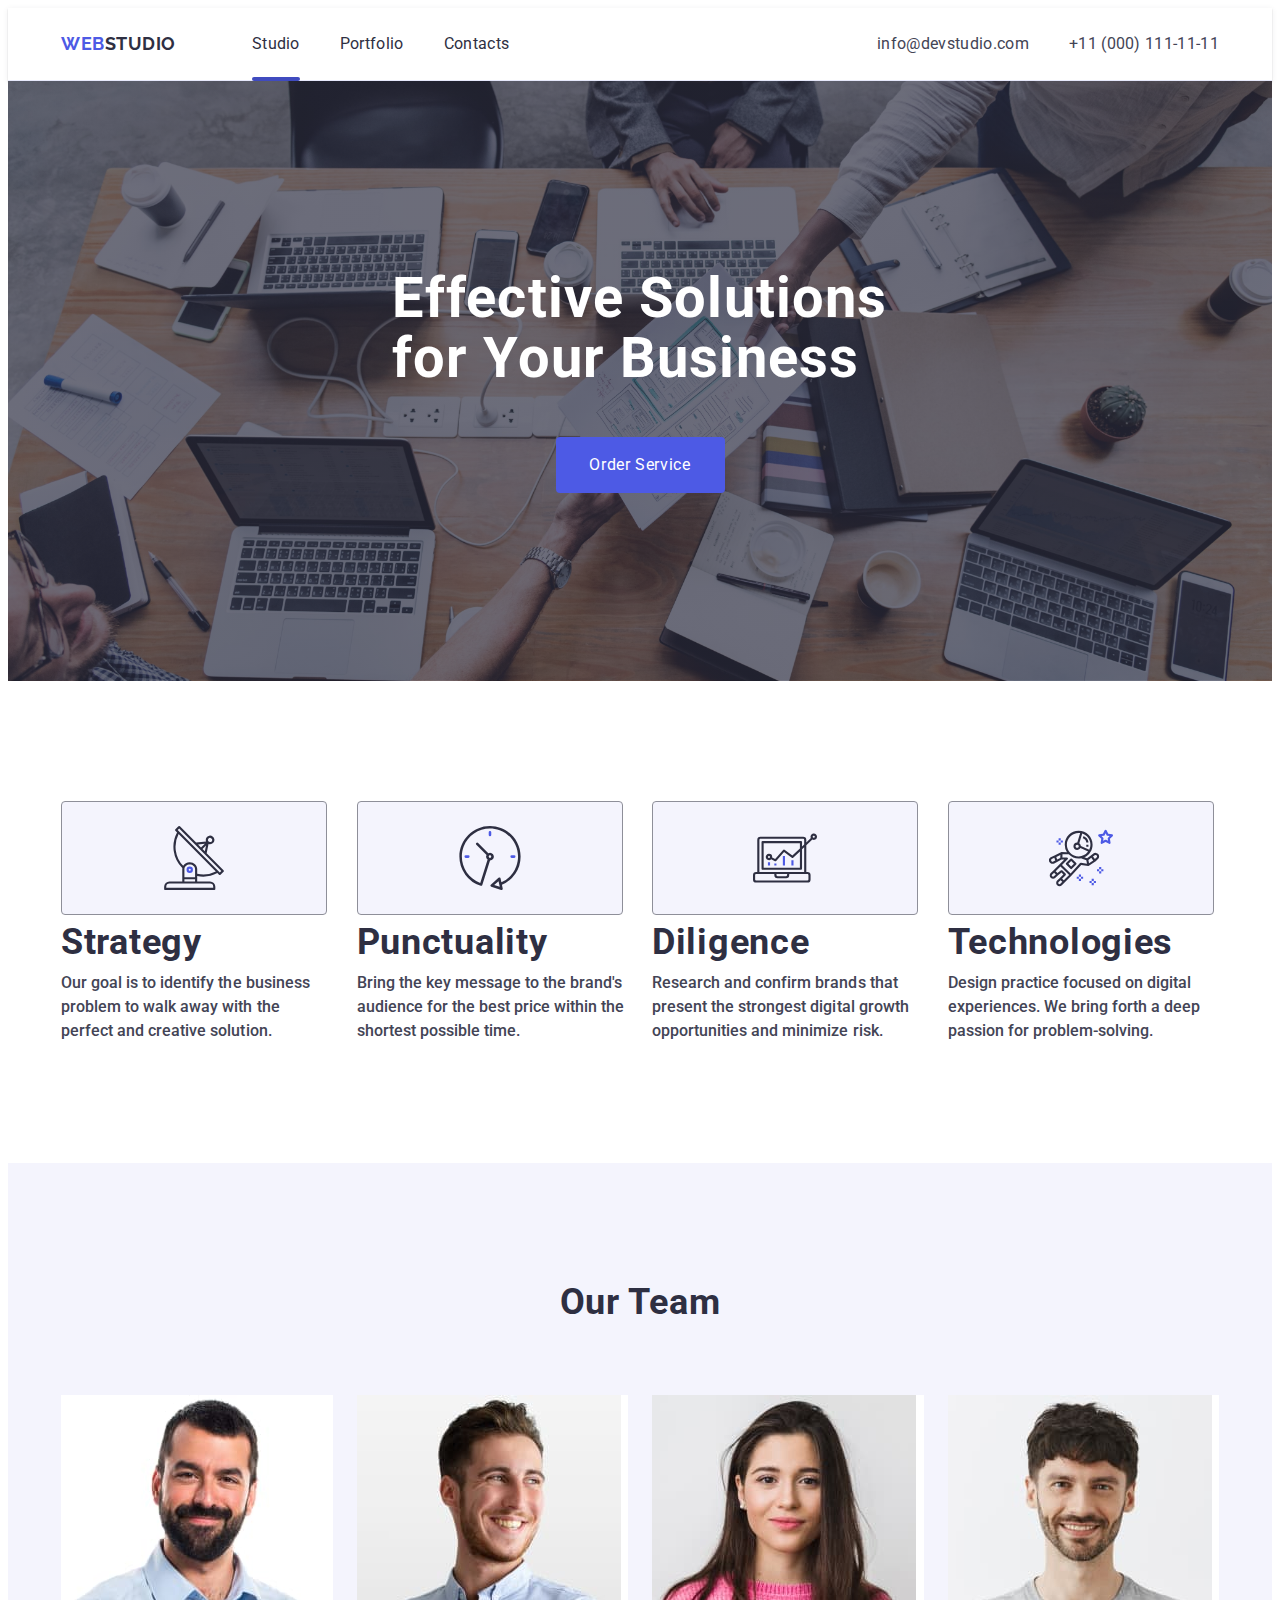
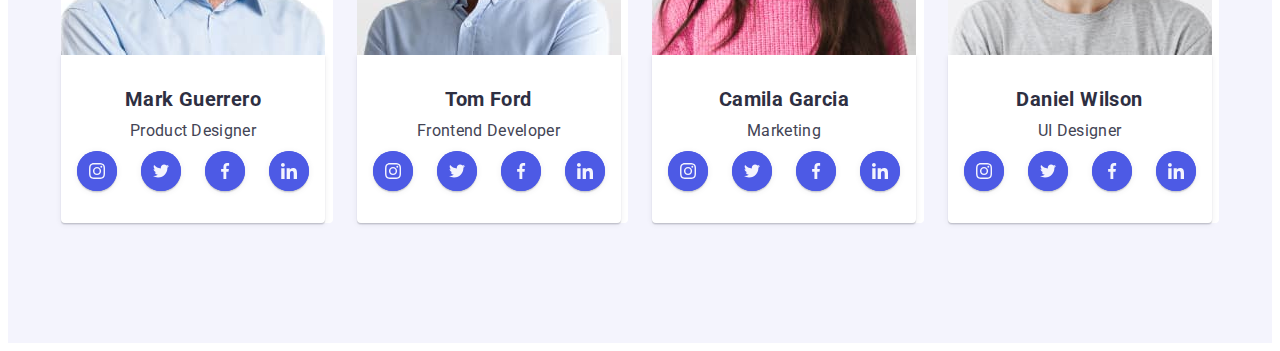
==== commit b8a5befe: "our team + retina done" ====
--- a/index.html
+++ b/index.html
@@ -126,7 +126,7 @@
                 <ul class="our-team-list">
                     <li class="list-li">
                         <img class="our-team-photo" 
-                            srcset="./images/Mark-Guerrero@2x.jpg"
+                            srcset="./images/Mark-Guerrero@2x.jpg 2x"
                             src="./images/Mark-Guerrero.jpg" 
                             alt="Mark Guerrero photo" width="264">
                         <div class="name-profession">
@@ -170,7 +170,7 @@
                     </li>
                     <li class="list-li">
                         <img class="our-team-photo" 
-                            srcset="./images/Tom-Ford@2x.jpg"
+                            srcset="./images/Tom-Ford@2x.jpg 2x"
                             src="./images/Tom-Ford.jpg"
                             alt="Tom Ford photo"
                             width="264">
@@ -211,7 +211,7 @@
                     </li>
                     <li class="list-li">
                         <img class="our-team-photo" 
-                            srcset="./images/Camila-Garcia@2x.jpg"
+                            srcset="./images/Camila-Garcia@2x.jpg 2x"
                             src="./images/Camila-Garcia.jpg" 
                             alt="Camila Garcia photo"
                             width="264">
@@ -252,7 +252,7 @@
                     </li>
                     <li class="list-li">
                         <img class="our-team-photo" 
-                            srcset="./images/Daniel-Wilson@2x.jpg"
+                            srcset="./images/Daniel-Wilson@2x.jpg 2x"
                             src="./images/Daniel-Wilson.jpg"
                             alt="Daniel Wilson photo" 
                             width="264">
--- a/css/styles.css
+++ b/css/styles.css
@@ -65,29 +65,28 @@
 /* =======================common style =========================== */
 
 /* ================= header mobile  style BEGIN ========================*/
-
-.link-logo {
-  display: block;
-  text-transform: uppercase;
-  font-family: 'Raleway', sans-serif;
-  font-weight: 700;
-  font-size: 18px;
-  line-height: 1.17;
-  color: #4d5ae5;
-  text-decoration: none;
-  letter-spacing: 0.03em;
-  transition: color 250ms cubic-bezier(0.4, 0, 0.2, 1);
-}
-
-.link-logo:focus {
-  color: #404bbf;
-}
-
-.link-logo-studio {
-  color: #2e2f42;
-}
-
 @media screen and (max-width: 767px) {
+  .link-logo {
+    display: block;
+    text-transform: uppercase;
+    font-family: 'Raleway', sans-serif;
+    font-weight: 700;
+    font-size: 18px;
+    line-height: 1.17;
+    color: #4d5ae5;
+    text-decoration: none;
+    letter-spacing: 0.03em;
+    transition: color 250ms cubic-bezier(0.4, 0, 0.2, 1);
+  }
+
+  .link-logo:focus {
+    color: #404bbf;
+  }
+
+  .link-logo-studio {
+    color: #2e2f42;
+  }
+
   .mobile-menu-btn {
     border: none;
     background-color: transparent;
@@ -181,6 +180,7 @@
     letter-spacing: 0.02em;
     text-decoration: none;
   }
+
   .mobile-menu-address-item-link:focus {
     color: #4d5ae5;
   }
@@ -216,9 +216,11 @@
     justify-content: space-between;
     padding: 16px;
   }
+
   .nav {
     justify-content: space-between;
   }
+
   .nav-ul {
     display: none;
   }
@@ -250,17 +252,6 @@
     background-color: #2e2f42;
     background-position: center;
   }
-  @media screen and (min-resolution: 192dpi),
-  screen and (min-resolution: 2dppx), 
-  screen and (min-device-pixel-ratio: 2)  {
-    .hero-section{
-background-image: linear-gradient(
-        rgba(46, 47, 66, 0.7),
-        rgba(46, 47, 66, 0.7)
-      ),
-      url(../images/people-office\ @2x.jpg);
-  }
-}
 
   .hero-section .container {
     flex-direction: column;
@@ -359,6 +350,7 @@
   }
 
   .our-team-list {
+    align-items: center;
     display: flex;
     flex-direction: column;
     gap: 24px;
@@ -366,14 +358,13 @@
 
   .our-team-list .list-li {
     border-radius: 0px 0px 4px 4px;
-    
-  /*
-.our-team-photo {
-  
-}*/
+  }
 
   .name-profession {
     padding: 32px 0;
+    width: 264px;
+    background-color: #ffffff;
+    border-radius: 0 0 4px 4px;
   }
 
   .our-team .title-li,
@@ -435,6 +426,18 @@
   /*=========================== mobile our team section style  E N D ===================*/
 }
 
+@media screen and (min-resolution: 192dpi),
+  screen and (min-resolution: 2dppx),
+  screen and (min-device-pixel-ratio: 2) {
+  .hero-section {
+    background-image: linear-gradient(
+        rgba(46, 47, 66, 0.7),
+        rgba(46, 47, 66, 0.7)
+      ),
+      url(../images/people-office\ @2x.jpg);
+  }
+}
+
 @media screen and (min-width: 320px) {
   .container {
     width: 320px;
@@ -468,6 +471,27 @@
     height: 72px;
     display: flex;
     justify-content: space-between;
+  }
+
+  .link-logo {
+    margin-right: 76px;
+    text-transform: uppercase;
+    font-family: 'Raleway', sans-serif;
+    font-weight: 700;
+    font-size: 18px;
+    line-height: 1.17;
+    color: #4d5ae5;
+    text-decoration: none;
+    letter-spacing: 0.03em;
+    transition: color 250ms cubic-bezier(0.4, 0, 0.2, 1);
+  }
+
+  .link-logo:focus {
+    color: #404bbf;
+  }
+
+  .link-logo-studio {
+    color: #2e2f42;
   }
 
   .link-logo {
@@ -640,11 +664,128 @@
 
   /*=========================== tablet advantages section style  E N D ===================*/
   /*=========================== tablet our team section style  BEGIN ===================*/
+
+  .our-team {
+    padding: 120px 0;
+    background-color: #f4f4fd;
+  }
+  .our-team .container {
+    flex-wrap: wrap;
+  }
+
+  .our-team-title,
+  .portfolio-title {
+    margin-bottom: 72px;
+    color: #2e2f42;
+    font-size: 36px;
+    line-height: 1.11;
+    text-transform: capitalize;
+    letter-spacing: 0.02em;
+    text-align: center;
+    font-family: Roboto, sans-serif;
+  }
+
+  .our-team-list {
+    display: flex;
+    flex-wrap: wrap;
+    gap: 24px;
+    padding-left: 93px;
+    padding-right: 93px;
+  }
+
+  .our-team-list .list-li {
+    border-radius: 0px 0px 4px 4px;
+    width: calc((100% - 24px) / 2);
+  }
+  /*
+.our-team-photo {
+  
+}*/
+
+  .name-profession {
+    width: 264px;
+    padding: 32px 0;
+    background-color: #ffffff;
+    border-radius: 0 0 4px 4px;
+    box-shadow: 0px 2px 1px 0px rgba(46, 47, 66, 0.08),
+      0px 1px 1px 0px rgba(46, 47, 66, 0.16),
+      0px 1px 6px 0px rgba(46, 47, 66, 0.08);
+  }
+
+  .our-team .title-li,
+  .our-team .text {
+    text-align: center;
+    margin-bottom: 8px;
+  }
+
+  .title-li {
+    font-family: Roboto, sans-serif;
+    font-size: 20px;
+    line-height: 1.2;
+    color: #2e2f42;
+    letter-spacing: 0.02em;
+  }
+
+  .text {
+    font-size: 16px;
+    line-height: 1.5;
+    color: #434455;
+    letter-spacing: 0.02em;
+    font-family: Roboto, sans-serif;
+  }
+
+  .our-team-social-list-link {
+    display: flex;
+    gap: 24px;
+    justify-content: center;
+  }
+  /*    take it from name profession    */
+  .our-team-social-link {
+    width: 40px;
+    height: 40px;
+    border-radius: 50%;
+    background-color: #4d5ae5;
+    box-shadow: 0px 2px 1px 0px rgba(46, 47, 66, 0.08),
+      0px 1px 1px 0px rgba(46, 47, 66, 0.16),
+      0px 1px 6px 0px rgba(46, 47, 66, 0.08);
+  }
+
+  .our-team-social-links {
+    fill: #f4f4fd;
+  }
+
+  .our-team-social-link-a {
+    width: 100%;
+    height: 100%;
+    display: flex;
+    border-radius: 50%;
+    background-color: #4d5ae5;
+    justify-content: center;
+    align-items: center;
+    transition: background-color 250ms cubic-bezier(0.4, 0, 0.2, 1);
+  }
+
+  .our-team-social-link-a:hover {
+    background-color: #404bbf;
+  }
+
+  .our-team-social-link-a:focus {
+    background-color: #404bbf;
+  }
+
   /*=========================== tablet our team section style  E N D ===================*/
 }
-
-
-
+@media screen and (min-resolution: 192dpi),
+  screen and (min-resolution: 2dppx),
+  screen and (min-device-pixel-ratio: 2) {
+  .hero-section {
+    background-image: linear-gradient(
+        rgba(46, 47, 66, 0.7),
+        rgba(46, 47, 66, 0.7)
+      ),
+      url(../images/people-office\ @2x.jpg);
+  }
+}
 /* =================  desctop style@ ========================*/
 /* =================  desctop heder style@ ========================*/
 
@@ -736,5 +877,13 @@
 
   /*=========================== desctop advantages section style  E N D ===================*/
   /*=========================== desctop our team section style  BEGIN ===================*/
+  .our-team-list .list-li {
+    border-radius: 0px 0px 4px 4px;
+    width: calc((100% - 72px) / 4);
+  }
+
+  .our-team-list {
+    padding: 0;
+  }
   /*=========================== desctop our team section style  E N D ===================*/
-}+}
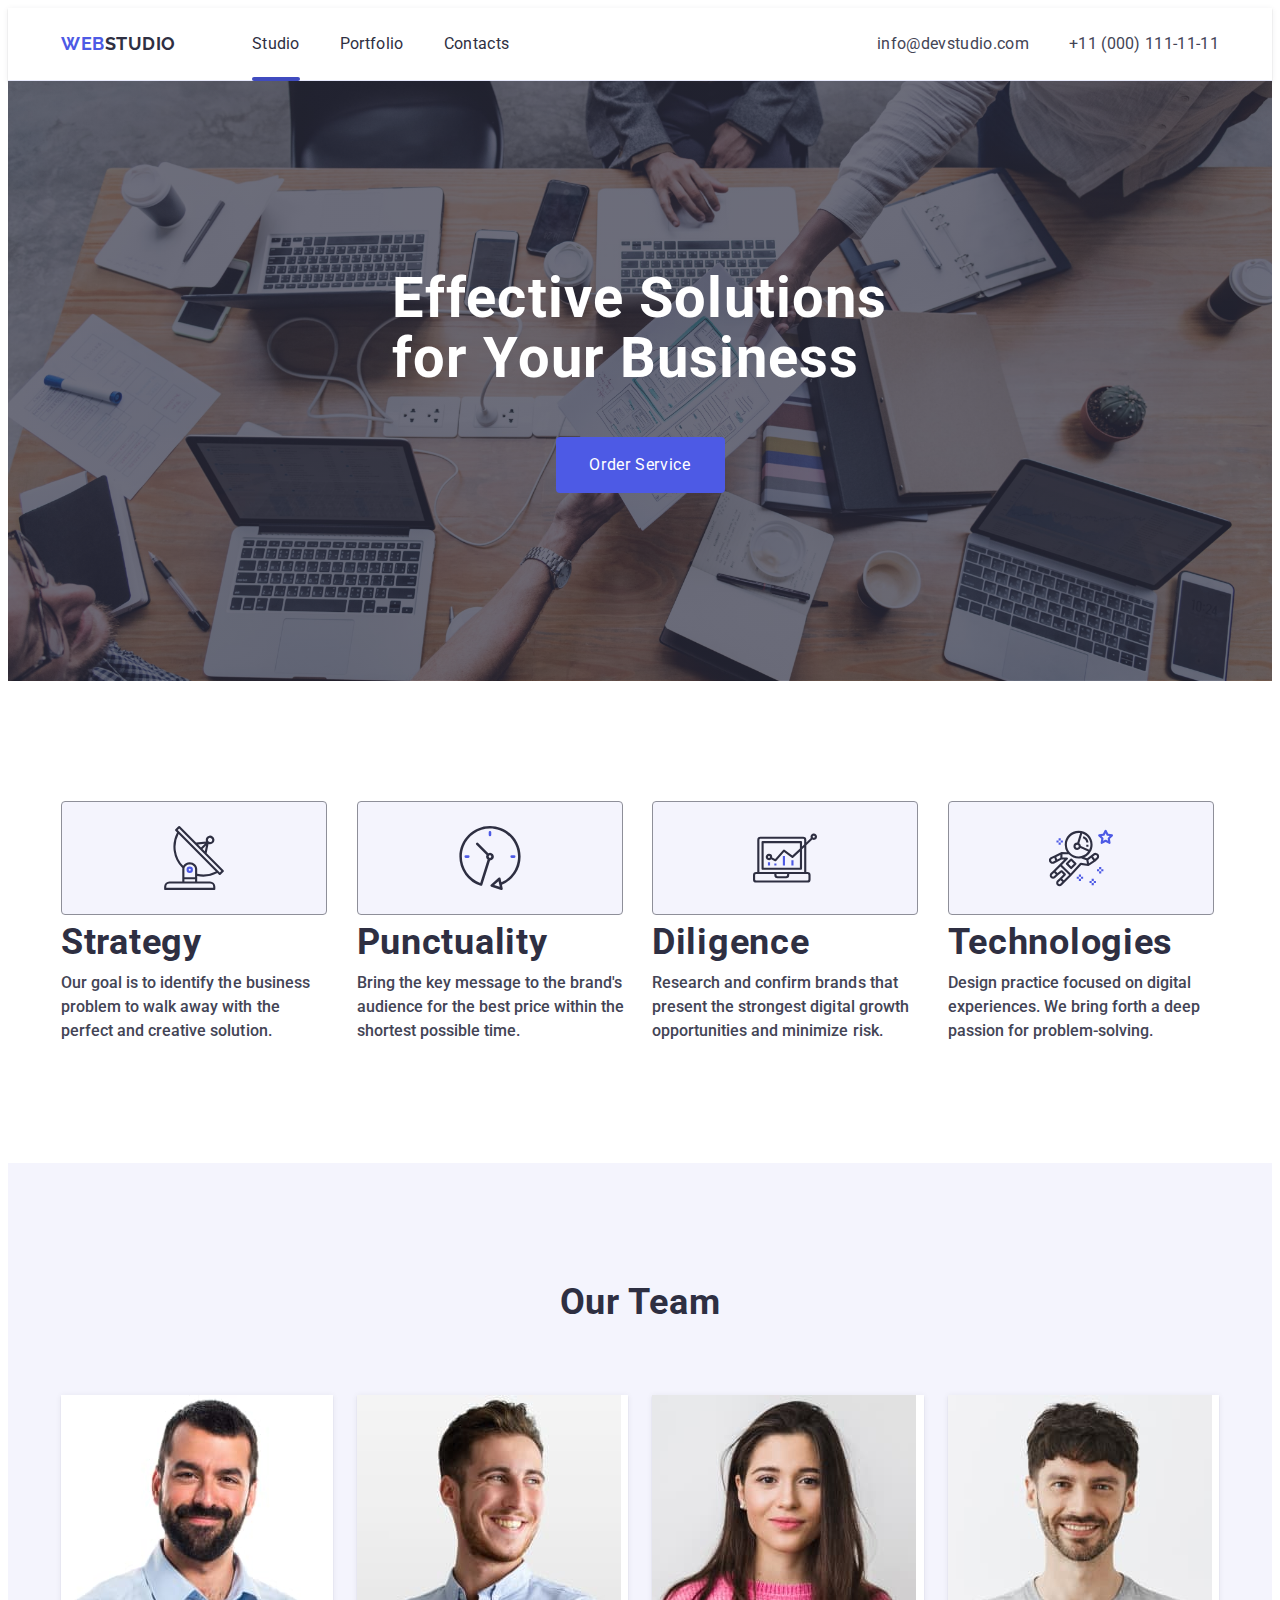
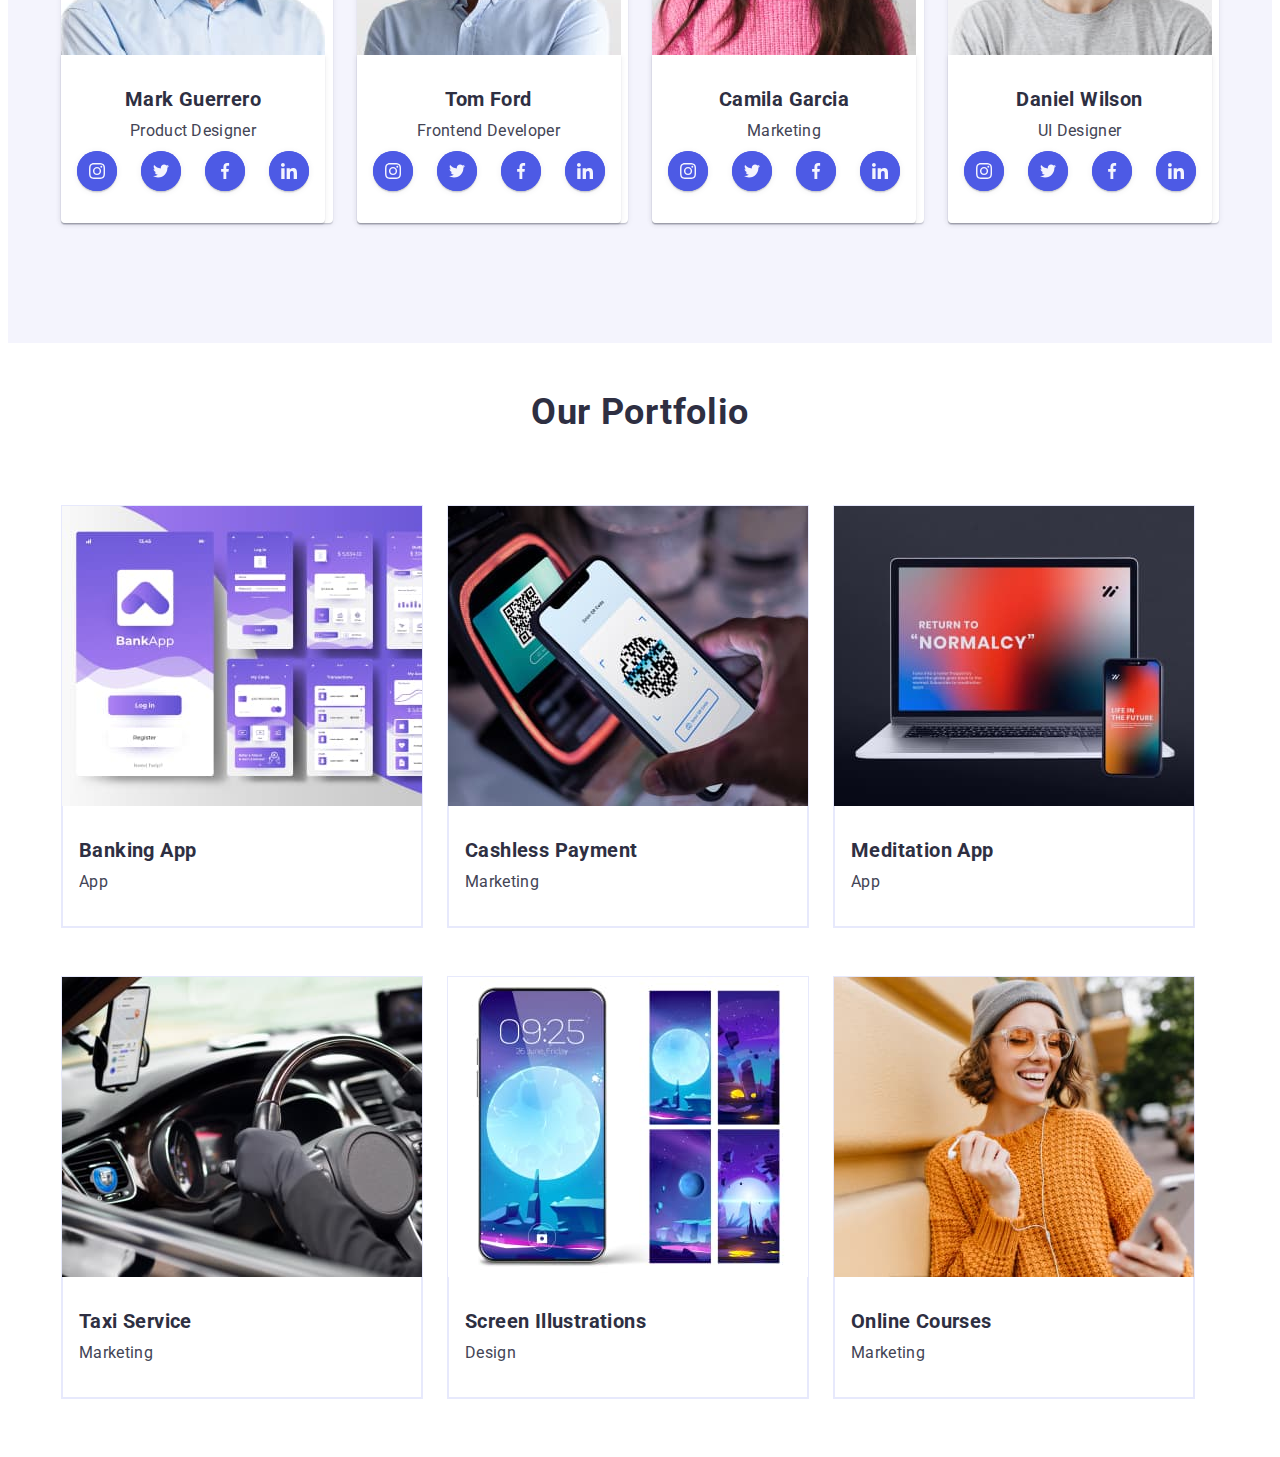
==== commit 83ba88d8: "portfolio begin" ====
--- a/index.html
+++ b/index.html
@@ -299,14 +299,25 @@
 
         <!-- ********************our portfolio    section-4 ****** -->
 
-<!--
+
         <section id="portfolio" class="portfolio section">
             <div class="container">
                 <h2 class="portfolio-title">Our Portfolio</h2>
                 <ul class="portfolio-list">
                     <li class="list-li">
                         <div class="app-pictures">
-                        <img src="./images/Banking-app.jpg" alt="Banking app" width="360">
+                        <img
+                        srcset="./images/imgbanking-app-mobile.jpg      288w,  
+                                ./images/imgbanking-app-tablet.jpg      356w, 
+                                ./images/imgbanking-app-desctop.jpg     360w,
+                                ./images/imgbanking-app-mobile@2x.jpg   576w, 
+                                ./images/imgbanking-app-tablet@2x.jpg   712w, 
+                                ./images/imgbanking-app-desctop@2x.jpg  720w 
+                              "
+                        sizes="(min-width: 1158px) 360px, (min-width: 768px) 356px, (max-width: 767px) 288px"
+                        src="./images/imgbanking-app-mobile.jpg" 
+                        alt="Banking app" 
+                        >
                             <p class="app-pictures-decription">14 Stylish and User-Friendly App Design Concepts · Task Manager App · Calorie Tracker App · Exotic Fruit Ecommerce App · Cloud Storage App</p>    
                         </div>
                         <div class="app-description">
@@ -316,7 +327,20 @@
                     </li>
                     <li class="list-li">
                         <div class="app-pictures">
-                            <img src="./images/cashless-payment.jpg" alt="cashless payment" width="360">
+                            
+                            <img
+                                srcset="
+                                    ./images/imgcashless-payment-mobile.jpg         288w, 
+                                    ./images/imgcashless-payment-tablet.jpg         356w,
+                                    ./images/imgcashless-payment-desctop.jpg        360w,
+                                    ./images/imgcashless-payment-mobile@2x.jpg      576w,
+                                    ./images/imgcashless-payment-tablet@2x.jpg      712w,
+                                    ./images/imgcashless-payment-desctop@2x.jpg     720w    
+                                    "
+                                sizes="(min-width: 1158px) 360px, (min-width: 768px) 356px, (max-width: 767px) 288px"
+                                src="./images/imgcashless-payment-mobile.jpg" 
+                                alt="cashless payment" 
+                                >
                             <p class="app-pictures-decription">14 Stylish and User-Friendly App Design Concepts · Task Manager App · Calorie Tracker App · Exotic Fruit Ecommerce App · Cloud Storage App</p>
                         </div>
                         <div class="app-description">
@@ -326,7 +350,20 @@
                     </li>
                     <li class="list-li">
                         <div class="app-pictures">
-                            <img src="./images/meditation-app.jpg" alt="meditation app" width="360">
+                            
+                            <img 
+                                srcset="
+                                    ./images/imgmeditation-app-mabile.jpg     288w,
+                                    ./images/imgmeditation-app-tablet.jpg     356w,
+                                    ./images/imgmeditation-app-desctop.jpg    360w,
+                                    ./images/imgmeditation-app-mabile@2x.jpg  576w,
+                                    ./images/imgmeditation-app-tablet@2x.jpg  712w,
+                                    ./images/imgmeditation-app-desctop@2x.jpg 720w
+                                    "
+                                sizes="(min-width: 1158px) 360px, (min-width: 768px) 356px, (max-width: 767px) 288px"
+                                src="./images/imgmeditation-app-mabile.jpg" 
+                                alt="meditation app" 
+                            >
                             <p class="app-pictures-decription">14 Stylish and User-Friendly App Design Concepts · Task Manager App · Calorie Tracker App · Exotic Fruit Ecommerce App · Cloud Storage App</p>
                         </div>
                         <div class="app-description">
@@ -336,7 +373,20 @@
                     </li>
                     <li class="list-li">
                         <div class="app-pictures">
-                            <img src="./images/taxi-service.jpg" alt="taxi service" width="360">
+                            
+                            <img 
+                                srcset="
+                                    ./images/imgtaxi-service-mobile.jpg     288w,
+                                    ./images/imgtaxi-service-tablet.jpg     356w,
+                                    ./images/imgtaxi-service-desctop.jpg    360w,
+                                    ./images/imgtaxi-service-mobile@2x.jpg  576w,
+                                    ./images/imgtaxi-service-tablet@2x.jpg  712w,
+                                    ./images/imgtaxi-service-desctop@2x.jpg 720w
+                                    "
+                                sizes="(min-width: 1158px) 360px, (min-width: 768px) 356px, (max-width: 767px) 288px"
+                                src="./images/imgtaxi-service-mobile.jpg" 
+                                alt="taxi service" 
+                                >
                             <p class="app-pictures-decription">14 Stylish and User-Friendly App Design Concepts · Task Manager App · Calorie Tracker App · Exotic Fruit Ecommerce App · Cloud Storage App</p>
                         </div>
                         <div class="app-description">
@@ -346,7 +396,20 @@
                     </li>
                     <li class="list-li">
                         <div class="app-pictures">
-                            <img src="./images/screen-illustrations.jpg" alt="screen illustrations" width="360">
+                            
+                            <img 
+                                srcset="
+                                    ./images/imgscreen-illustrations-mobile.jpg      288w,
+                                    ./images/imgscreen-illustrations-tablet.jpg      356w,
+                                    ./images/imgscreen-illustrations-desctop.jpg     360w,
+                                    ./images/imgscreen-illustrations-mobile@2x.jpg   576w,
+                                    ./images/imgscreen-illustrations-tablet@2x.jpg   712w,
+                                    ./images/imgscreen-illustrations-desctop@2x.jpg  720w
+                                    "
+                                sizes="(min-width: 1158px) 360px, (min-width: 768px) 356px, (max-width: 767px) 288px"
+                                src="./images/imgscreen-illustrations-mobile.jpg" 
+                                alt="screen illustrations" 
+                            >
                             <p class="app-pictures-decription">14 Stylish and User-Friendly App Design Concepts · Task Manager App · Calorie Tracker App · Exotic Fruit Ecommerce App · Cloud Storage App</p>
                         </div>
                         <div class="app-description">
@@ -356,7 +419,19 @@
                     </li>
                     <li class="list-li">
                         <div class="app-pictures">
-                            <img src="./images/online-courses.jpg" alt="online courses" width="360">
+                            <img 
+                                srcset="
+                                    ./images/imgonline-courses-mobile.jpg       288w,
+                                    ./images/imgonline-courses-tablet.jpg       356w,
+                                    ./images/imgonline-courses-desctop.jpg      360w,
+                                    ./images/imgonline-courses-mobile@2x.jpg    576w,
+                                    ./images/imgonline-courses-tablet@2x.jpg    712w,
+                                    ./images/imgonline-courses-desctop@2x.jpg   720w
+                                    "
+                                sizes="(min-width: 1158px) 360px, (min-width: 768px) 356px, (max-width: 767px) 288px"
+                                src="./images/imgonline-courses-mobile.jpg" 
+                                alt="online courses" 
+                            >
                             <p class="app-pictures-decription">14 Stylish and User-Friendly App Design Concepts · Task Manager App · Calorie Tracker App · Exotic Fruit Ecommerce App · Cloud Storage App</p>
                         </div>
                         <div class="app-description">
@@ -369,7 +444,7 @@
         </section>
     </main>
 
--->
+
     <!-- *************************** footer ***************************** -->
 
 <!--    <footer class="footer">
--- a/css/styles.css
+++ b/css/styles.css
@@ -444,6 +444,71 @@
     margin-left: auto;
     margin-right: auto;
   }
+  /* =================mobile portfolio style  BEGIN   ========================*/
+  .portfolio .container {
+    flex-wrap: wrap;
+  }
+  .portfolio-list {
+    display: flex;
+    flex-wrap: wrap;
+    row-gap: 48px;
+    column-gap: 24px;
+  }
+
+  .our-team-list .list-li {
+    box-shadow: 0px 1px 6px rgba(46, 47, 66, 0.08),
+      0px 1px 1px rgba(46, 47, 66, 0.16), 0px 2px 1px rgba(46, 47, 66, 0.08);
+  }
+
+  .portfolio-list .list-li {
+    border: 1px solid #e7e9fc;
+    transition: box-shadow 250ms cubic-bezier(0.4, 0, 0.2, 1);
+  }
+
+  .app-pictures {
+    position: relative;
+    overflow: hidden;
+  }
+
+  .portfolio-list .list-li:hover {
+    box-shadow: 0px 1px 6px rgba(46, 47, 66, 0.08),
+      0px 1px 1px rgba(46, 47, 66, 0.16), 0px 2px 1px rgba(46, 47, 66, 0.08);
+  }
+
+  .portfolio-list .list-li:hover .app-pictures-decription {
+    transform: translateY(0%);
+  }
+  .app-pictures {
+    position: relative;
+    overflow: hidden;
+  }
+
+  .app-pictures-decription {
+    position: absolute;
+    top: 0;
+    font-size: 16px;
+    line-height: 1.5;
+    letter-spacing: 0.02em;
+    color: #f4f4fd;
+    padding: 40px 32px;
+    background-color: #4d5ae5;
+    height: 100%;
+    width: 100%;
+    transform: translateY(100%);
+    transition: transform 250ms cubic-bezier(0.4, 0, 0.2, 1);
+  }
+
+  .app-description {
+    padding: 32px 16px;
+    border: 1px solid #e7e9fc;
+    border-top: none;
+  }
+
+  .portfolio-list .title-li {
+    margin-bottom: 8px;
+  }
+
+  /* =================mobile portfolio style  E N D   ========================*/
 }
 /* =================mobile style  E N D   ========================*/
 
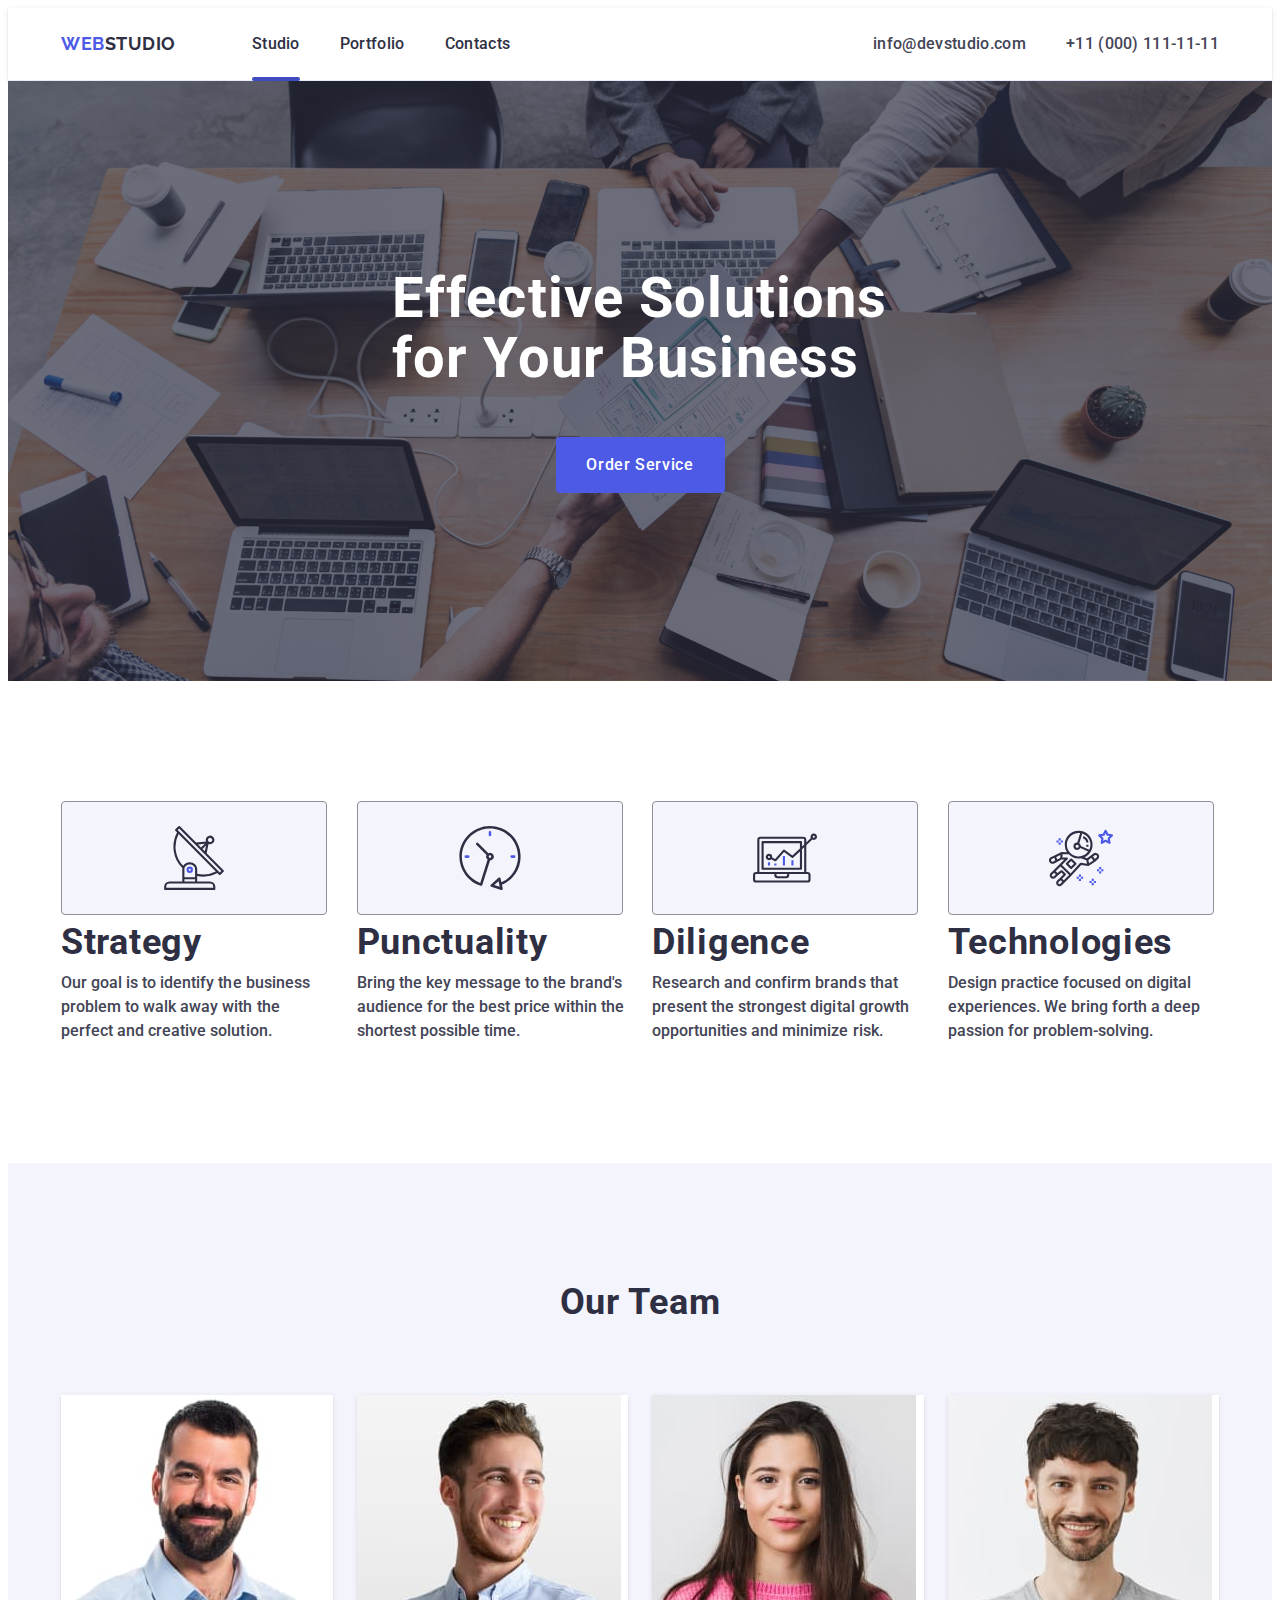
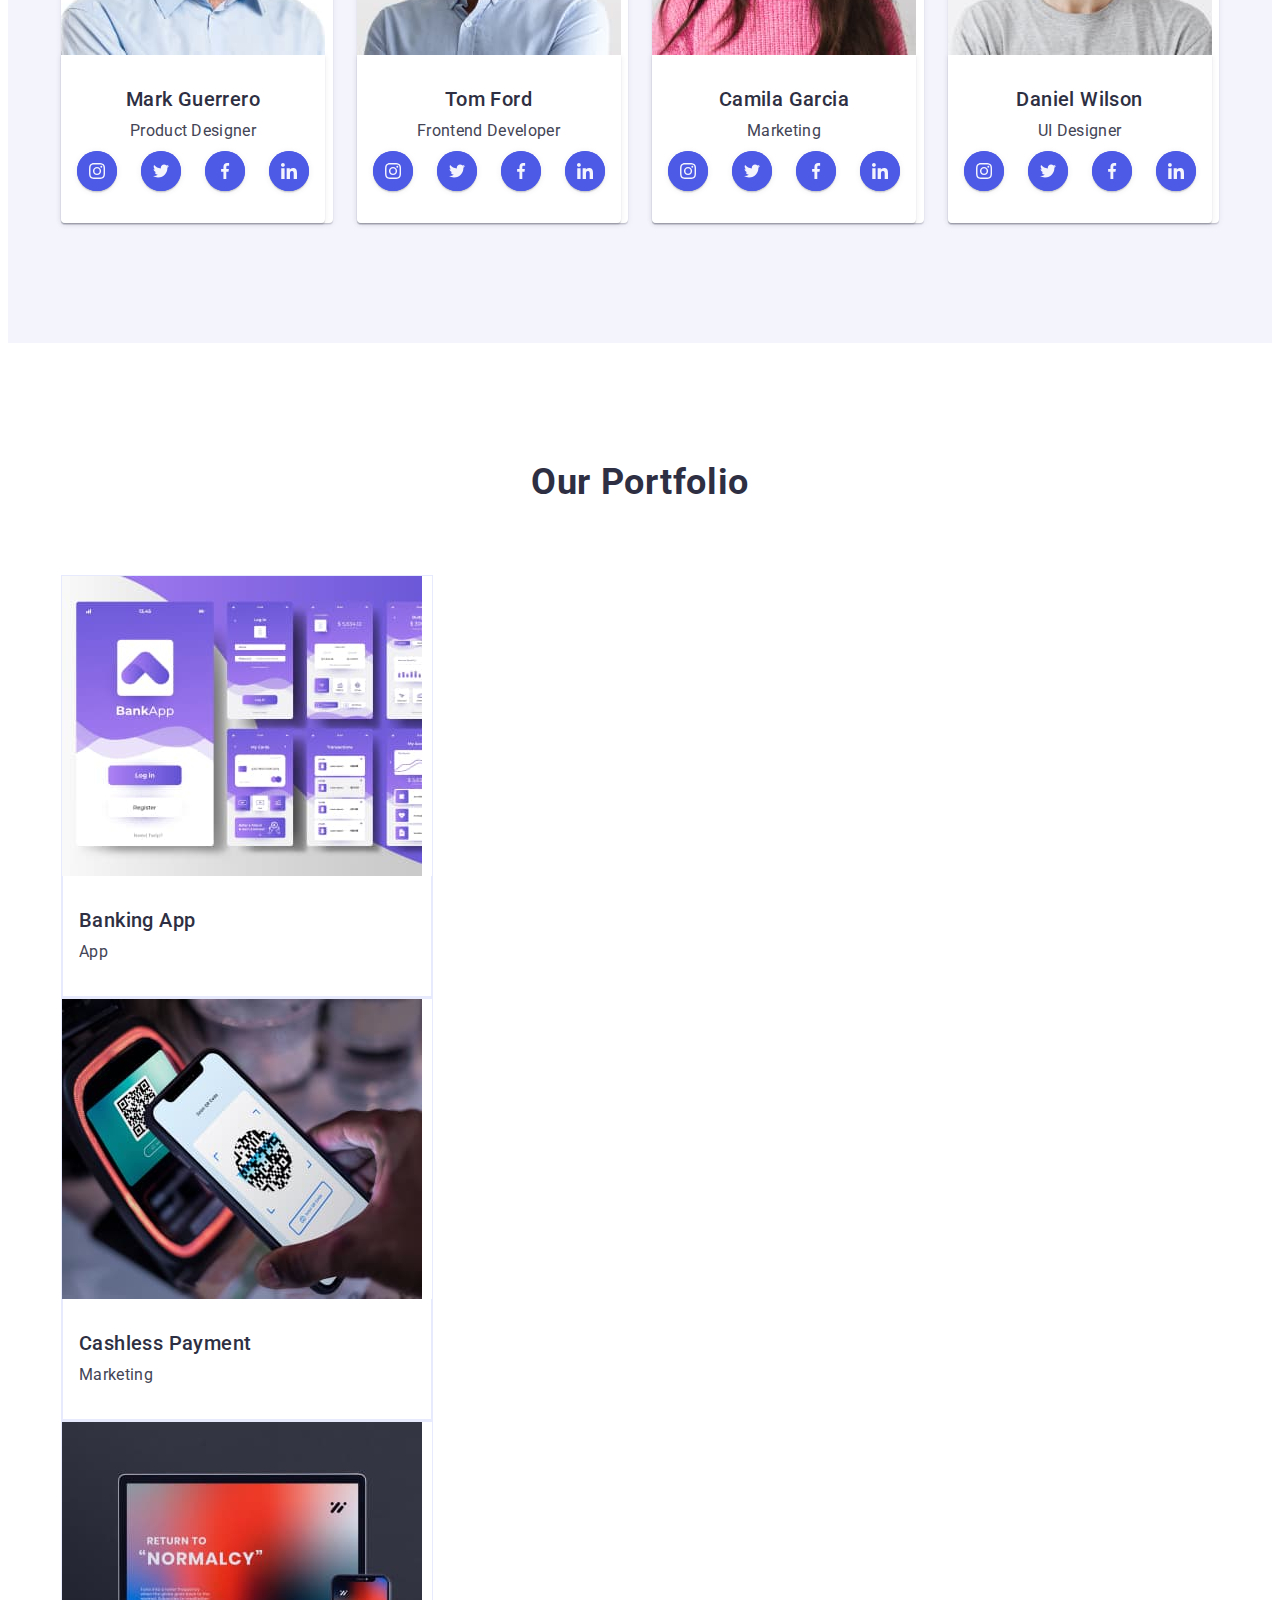
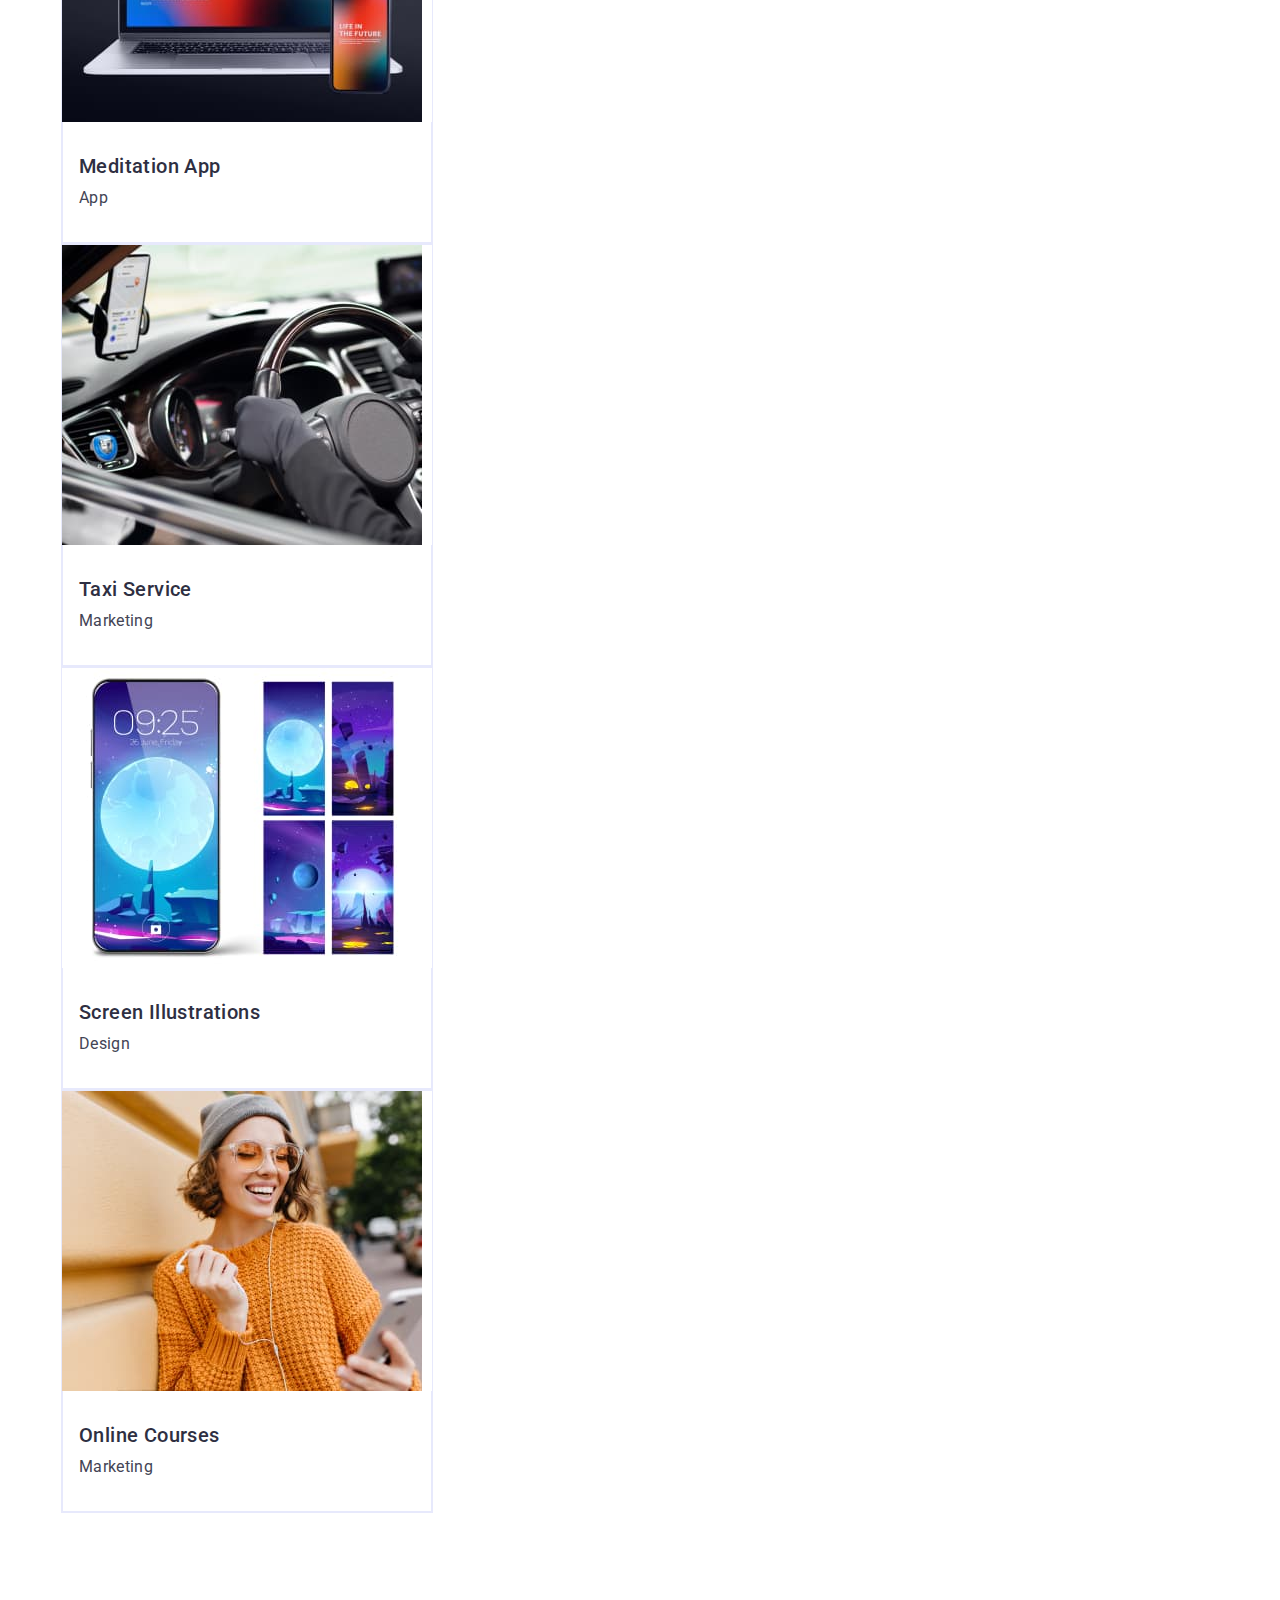
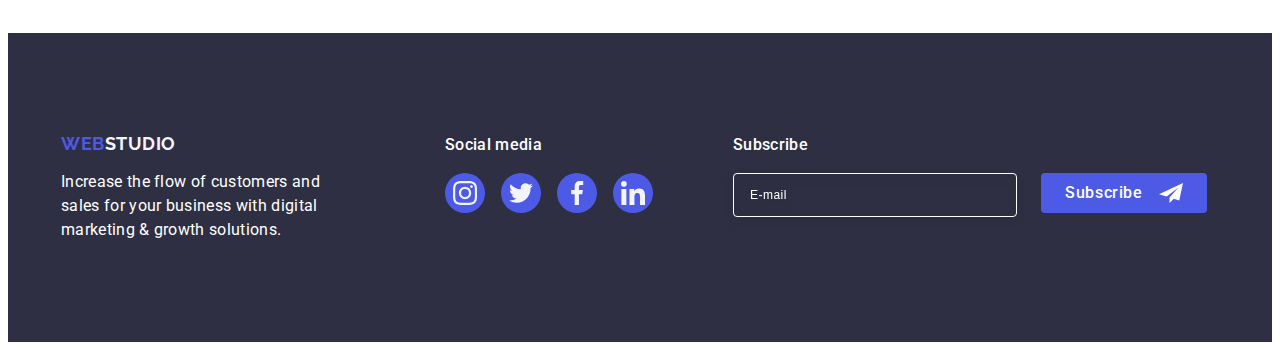
==== commit 1ea432a3: "footer begin" ====
--- a/index.html
+++ b/index.html
@@ -447,7 +447,7 @@
 
     <!-- *************************** footer ***************************** -->
 
-<!--    <footer class="footer">
+  <footer class="footer">
         <div class="container footer-main-div">
             <div class="footer-container footer-container-logo">
                 <a href="./index.html" class="footer-link-logo ">Web<span class="footer-link-logo-studio">Studio</span>
@@ -514,7 +514,6 @@
     </footer>
 
 
--->
 
 <!--=============== mobile menu  ==========================-->
 <div class="mobile-menu">
--- a/css/styles.css
+++ b/css/styles.css
@@ -11,6 +11,7 @@
   margin-top: 0;
   margin-bottom: 0;
   padding-left: 0;
+  list-style-type: none;
 }
 
 img {
@@ -23,9 +24,11 @@
   background-color: #ffffff;
 }
 
-ul,
-ol {
-  list-style-type: none;
+.nav-list a,
+.link,
+.button,
+.title-li {
+  font-weight: 500;
 }
 
 .visually-hidden {
@@ -404,6 +407,10 @@
       0px 1px 1px 0px rgba(46, 47, 66, 0.16),
       0px 1px 6px 0px rgba(46, 47, 66, 0.08);
   }
+  .our-team-list .list-li {
+    box-shadow: 0px 1px 6px rgba(46, 47, 66, 0.08),
+      0px 1px 1px rgba(46, 47, 66, 0.16), 0px 2px 1px rgba(46, 47, 66, 0.08);
+  }
 
   .our-team-social-links {
     fill: #f4f4fd;
@@ -424,6 +431,191 @@
     background-color: #404bbf;
   }
   /*=========================== mobile our team section style  E N D ===================*/
+  /* =================mobile portfolio style  BEGIN   ========================*/
+  .app-pictures-decription {
+    display: none;
+  }
+  .portfolio .container {
+    flex-wrap: wrap;
+  }
+  .portfolio-list {
+    display: flex;
+    flex-direction: column;
+    gap: 48px;
+  }
+
+  .portfolio-list .list-li {
+    background-color: #ffffff;
+    border: 1px solid #f4f4fd;
+
+    box-shadow: 0px 2px 1px 0px rgba(46, 47, 66, 0.08),
+      0px 1px 1px 0px rgba(46, 47, 66, 0.16),
+      0px 1px 6px 0px rgba(46, 47, 66, 0.08);
+    transition: box-shadow 250ms cubic-bezier(0.4, 0, 0.2, 1);
+  }
+
+  .app-description {
+    padding: 32px 16px;
+    border: 1px solid #e7e9fc;
+    border-top: none;
+  }
+
+  .portfolio-list .title-li {
+    margin-bottom: 8px;
+  }
+
+  /* =================mobile portfolio style  E N D   ========================*/
+  /* =================mobile footer style  BEGIN   ========================*/
+  .footer {
+    padding: 96px 0;
+    background-color: #2e2f42;
+  }
+
+  .footer-main-div {
+    display: flex;
+    flex-direction: column;
+    align-items: baseline;
+  }
+
+  .footer-link-logo {
+    display: inline-block;
+    text-transform: uppercase;
+    font-family: 'Raleway', sans-serif;
+    font-weight: 700;
+    font-size: 18px;
+    line-height: 1.17;
+    color: #4d5ae5;
+    text-decoration: none;
+    letter-spacing: 0.03em;
+    margin-bottom: 16px;
+    padding: 0 88px;
+  }
+
+  .footer-link-logo-studio {
+    color: #f4f4fd;
+  }
+
+  .footer-link-logo:focus {
+    color: #404bbf;
+  }
+
+  .footer-text {
+    width: 100%;
+    color: #ffffff;
+    font-family: Roboto, sans-serif;
+    font-size: 16px;
+    font-weight: 400;
+    line-height: 1.5;
+    letter-spacing: 0.02em;
+    margin-bottom: 72px;
+  }
+
+  .footer-container-media {
+    width: 100%;
+    margin-bottom: 72px;
+  }
+
+  .footer-social-media {
+    color: #ffffff;
+    font-family: Roboto, sans-serif;
+    font-size: 16px;
+    font-weight: 500;
+    line-height: 1.5;
+    letter-spacing: 0.02em;
+    margin-bottom: 16px;
+    padding: 0 88px;
+  }
+
+  .footer-social-list-link {
+    display: flex;
+    gap: 16px;
+    justify-content: center;
+  }
+  .footer-social-link {
+    width: 40px;
+    height: 40px;
+  }
+
+  .footer-social-list-link-a {
+    width: 100%;
+    height: 100%;
+    display: flex;
+    border-radius: 50%;
+    background-color: #4d5ae5;
+    justify-content: center;
+    align-items: center;
+    transition: background-color 250ms cubic-bezier(0.4, 0, 0.2, 1);
+  }
+
+  .footer-social-links {
+    fill: #f4f4fd;
+  }
+
+  .footer-social-list-link-a:focus {
+    background-color: #31d0aa;
+  }
+
+  .footer-form-send-form {
+    display: flex;
+    flex-direction: column;
+    gap: 24px;
+  }
+
+  .footer-form-send-title {
+    font-family: Roboto, sans-serif;
+    font-size: 16px;
+    font-weight: 500;
+    letter-spacing: 0.02em;
+    line-height: 1.5;
+    margin-bottom: 16px;
+    color: #ffffff;
+  }
+
+  .footer-form-send-form-label-input {
+    width: 288px;
+    height: 40px;
+    font-size: 12px;
+    font-weight: 400;
+    line-height: 1.5;
+    letter-spacing: 0.04em;
+    border-radius: 4px;
+    padding-left: 16px;
+    background-color: transparent;
+    color: #ffffff;
+    border: 1px solid#ffffff;
+    filter: drop-shadow(0px 4px 4px rgba(0, 0, 0, 0.15));
+  }
+
+  .footer-form-send-form-label-input::placeholder {
+    color: #ffffff;
+  }
+
+  .footer-form-send-form-button {
+    width: 165px;
+    height: 40px;
+    display: flex;
+    padding: 8px 24px;
+    justify-content: center;
+    align-items: center;
+    border-radius: 4px;
+    border: none;
+    color: #ffffff;
+    background-color: #4d5ae5;
+    font-family: Roboto, sans-serif;
+    font-weight: 500;
+    line-height: 1.5;
+    letter-spacing: 0.04em;
+    font-size: 16px;
+    cursor: pointer;
+    margin-left: auto;
+    margin-right: auto;
+  }
+
+  .footer-form-button-icon {
+    margin-left: 16px;
+  }
+
+  /* =================mobile footer style  E N D    ========================*/
 }
 
 @media screen and (min-resolution: 192dpi),
@@ -444,71 +636,6 @@
     margin-left: auto;
     margin-right: auto;
   }
-  /* =================mobile portfolio style  BEGIN   ========================*/
-  .portfolio .container {
-    flex-wrap: wrap;
-  }
-  .portfolio-list {
-    display: flex;
-    flex-wrap: wrap;
-    row-gap: 48px;
-    column-gap: 24px;
-  }
-
-  .our-team-list .list-li {
-    box-shadow: 0px 1px 6px rgba(46, 47, 66, 0.08),
-      0px 1px 1px rgba(46, 47, 66, 0.16), 0px 2px 1px rgba(46, 47, 66, 0.08);
-  }
-
-  .portfolio-list .list-li {
-    border: 1px solid #e7e9fc;
-    transition: box-shadow 250ms cubic-bezier(0.4, 0, 0.2, 1);
-  }
-
-  .app-pictures {
-    position: relative;
-    overflow: hidden;
-  }
-
-  .portfolio-list .list-li:hover {
-    box-shadow: 0px 1px 6px rgba(46, 47, 66, 0.08),
-      0px 1px 1px rgba(46, 47, 66, 0.16), 0px 2px 1px rgba(46, 47, 66, 0.08);
-  }
-
-  .portfolio-list .list-li:hover .app-pictures-decription {
-    transform: translateY(0%);
-  }
-  .app-pictures {
-    position: relative;
-    overflow: hidden;
-  }
-
-  .app-pictures-decription {
-    position: absolute;
-    top: 0;
-    font-size: 16px;
-    line-height: 1.5;
-    letter-spacing: 0.02em;
-    color: #f4f4fd;
-    padding: 40px 32px;
-    background-color: #4d5ae5;
-    height: 100%;
-    width: 100%;
-    transform: translateY(100%);
-    transition: transform 250ms cubic-bezier(0.4, 0, 0.2, 1);
-  }
-
-  .app-description {
-    padding: 32px 16px;
-    border: 1px solid #e7e9fc;
-    border-top: none;
-  }
-
-  .portfolio-list .title-li {
-    margin-bottom: 8px;
-  }
-
-  /* =================mobile portfolio style  E N D   ========================*/
 }
 /* =================mobile style  E N D   ========================*/
 
@@ -762,10 +889,6 @@
     border-radius: 0px 0px 4px 4px;
     width: calc((100% - 24px) / 2);
   }
-  /*
-.our-team-photo {
-  
-}*/
 
   .name-profession {
     width: 264px;
@@ -804,7 +927,7 @@
     gap: 24px;
     justify-content: center;
   }
-  /*    take it from name profession    */
+
   .our-team-social-link {
     width: 40px;
     height: 40px;
@@ -839,6 +962,200 @@
   }
 
   /*=========================== tablet our team section style  E N D ===================*/
+  /*=========================== tablet   portfolio section style  BEGIN ===================*/
+  .app-pictures-decription {
+    display: none;
+  }
+
+  .portfolio {
+    padding: 120px 0 120px;
+  }
+
+  .portfolio .container {
+    flex-wrap: wrap;
+  }
+
+  .portfolio-list {
+    flex-direction: row;
+    flex-wrap: wrap;
+    row-gap: 72px;
+    column-gap: 24px;
+  }
+
+  .our-team-list .list-li {
+    box-shadow: 0px 1px 6px rgba(46, 47, 66, 0.08),
+      0px 1px 1px rgba(46, 47, 66, 0.16), 0px 2px 1px rgba(46, 47, 66, 0.08);
+  }
+
+  .portfolio-list .list-li {
+    width: calc((100% - 24px) / 2);
+    border: 1px solid #e7e9fc;
+    transition: box-shadow 250ms cubic-bezier(0.4, 0, 0.2, 1);
+  }
+
+  .app-description {
+    padding: 32px 16px;
+    border: 1px solid #e7e9fc;
+    border-top: none;
+  }
+
+  .portfolio-list .title-li {
+    margin-bottom: 8px;
+  }
+  /*=========================== tablet  portfolio  section style  E N D ===================*/
+  /*=========================== tablet  footer  section style  BEGIN ===================*/
+
+  .footer {
+    padding: 100px 0;
+    background-color: #2e2f42;
+  }
+
+  .footer-main-div {
+    display: flex;
+    align-items: baseline;
+  }
+
+  .footer-link-logo {
+    display: inline-block;
+    text-transform: uppercase;
+    font-family: 'Raleway', sans-serif;
+    font-weight: 700;
+    font-size: 18px;
+    line-height: 1.17;
+    color: #4d5ae5;
+    text-decoration: none;
+    letter-spacing: 0.03em;
+    margin-bottom: 16px;
+  }
+
+  .footer-link-logo-studio {
+    color: #f4f4fd;
+  }
+
+  .footer-link-logo:focus {
+    color: #404bbf;
+  }
+
+  .footer-text {
+    max-width: 264px;
+    color: #ffffff;
+    font-family: Roboto, sans-serif;
+    font-size: 16px;
+    font-weight: 400;
+    line-height: 1.5;
+    letter-spacing: 0.02em;
+  }
+
+  .nav-list a,
+  .link,
+  .button,
+  .title-li {
+    font-weight: 500;
+  }
+
+  .footer-container-media {
+    max-width: 208px;
+    margin-right: 80px;
+  }
+  .footer-social-media {
+    color: #ffffff;
+    font-family: Roboto, sans-serif;
+    font-size: 16px;
+    font-weight: 500;
+    line-height: 1.5;
+    letter-spacing: 0.02em;
+    margin-bottom: 16px;
+  }
+
+  .footer-social-list-link {
+    display: flex;
+    gap: 16px;
+    justify-content: center;
+  }
+  .footer-social-link {
+    width: 40px;
+    height: 40px;
+  }
+
+  .footer-social-list-link-a {
+    width: 100%;
+    height: 100%;
+    display: flex;
+    border-radius: 50%;
+    background-color: #4d5ae5;
+    justify-content: center;
+    align-items: center;
+    transition: background-color 250ms cubic-bezier(0.4, 0, 0.2, 1);
+  }
+
+  .footer-social-links {
+    fill: #f4f4fd;
+  }
+
+  .footer-social-list-link-a:focus {
+    background-color: #31d0aa;
+  }
+
+  .footer-form-send-form {
+    display: flex;
+    flex-direction: row;
+    gap: 24px;
+  }
+
+  .footer-form-send-title {
+    display: flex;
+    flex-direction: column;
+    font-family: Roboto, sans-serif;
+    font-size: 16px;
+    font-weight: 500;
+    letter-spacing: 0.02em;
+    line-height: 1.5;
+    margin-bottom: 16px;
+    color: #ffffff;
+  }
+
+  .footer-form-send-form-label-input {
+    width: 264px;
+    height: 40px;
+    font-size: 12px;
+    font-weight: 400;
+    line-height: 1.5;
+    letter-spacing: 0.04em;
+    border-radius: 4px;
+    padding-left: 16px;
+    background-color: transparent;
+    color: #ffffff;
+    border: 1px solid#ffffff;
+    filter: drop-shadow(0px 4px 4px rgba(0, 0, 0, 0.15));
+  }
+
+  .footer-form-send-form-label-input::placeholder {
+    color: #ffffff;
+  }
+
+  .footer-form-send-form-button {
+    min-width: 165px;
+    height: 40px;
+    display: flex;
+    padding: 8px 24px;
+    justify-content: center;
+    align-items: center;
+    border-radius: 4px;
+    border: none;
+    color: #ffffff;
+    background-color: #4d5ae5;
+    font-family: Roboto, sans-serif;
+    font-weight: 500;
+    line-height: 1.5;
+    letter-spacing: 0.04em;
+    font-size: 16px;
+    cursor: pointer;
+  }
+
+  .footer-form-button-icon {
+    margin-left: 16px;
+  }
+  /*=========================== tablet  footer  section style  E N D ===================*/
 }
 @media screen and (min-resolution: 192dpi),
   screen and (min-resolution: 2dppx),
@@ -951,4 +1268,54 @@
     padding: 0;
   }
   /*=========================== desctop our team section style  E N D ===================*/
-}
+  /*=========================== desctop  portfolio  section style  E N D ===================*/
+  .portfolio-list .list-li {
+    width: calc((100% - 48px) / 3);
+  }
+  .app-pictures-decription {
+    display: flex;
+  }
+  .app-pictures {
+    position: relative;
+    overflow: hidden;
+  }
+
+  .portfolio-list .list-li:hover {
+    box-shadow: 0px 1px 6px rgba(46, 47, 66, 0.08),
+      0px 1px 1px rgba(46, 47, 66, 0.16), 0px 2px 1px rgba(46, 47, 66, 0.08);
+  }
+
+  .portfolio-list .list-li:hover .app-pictures-decription {
+    transform: translateY(0%);
+  }
+
+  .app-pictures-decription {
+    position: absolute;
+    top: 0;
+    font-size: 16px;
+    line-height: 1.5;
+    letter-spacing: 0.02em;
+    color: #f4f4fd;
+    padding: 40px 32px;
+    background-color: #4d5ae5;
+    height: 100%;
+    width: 100%;
+    transform: translateY(100%);
+    transition: transform 250ms cubic-bezier(0.4, 0, 0.2, 1);
+  }
+
+  /*=========================== desctop  portfolio  section style  E N D ===================*/
+  /*=========================== desctop  footer  section style  BEGIN ===================*/
+  .footer-container-logo {
+    margin-right: 120px;
+  }
+
+  .footer-link-logo:hover {
+    color: #404bbf;
+  }
+
+  .footer-social-list-link-a:hover {
+    background-color: #31d0aa;
+  }
+  /*=========================== desctop  footer  section style  E N D ===================*/
+}
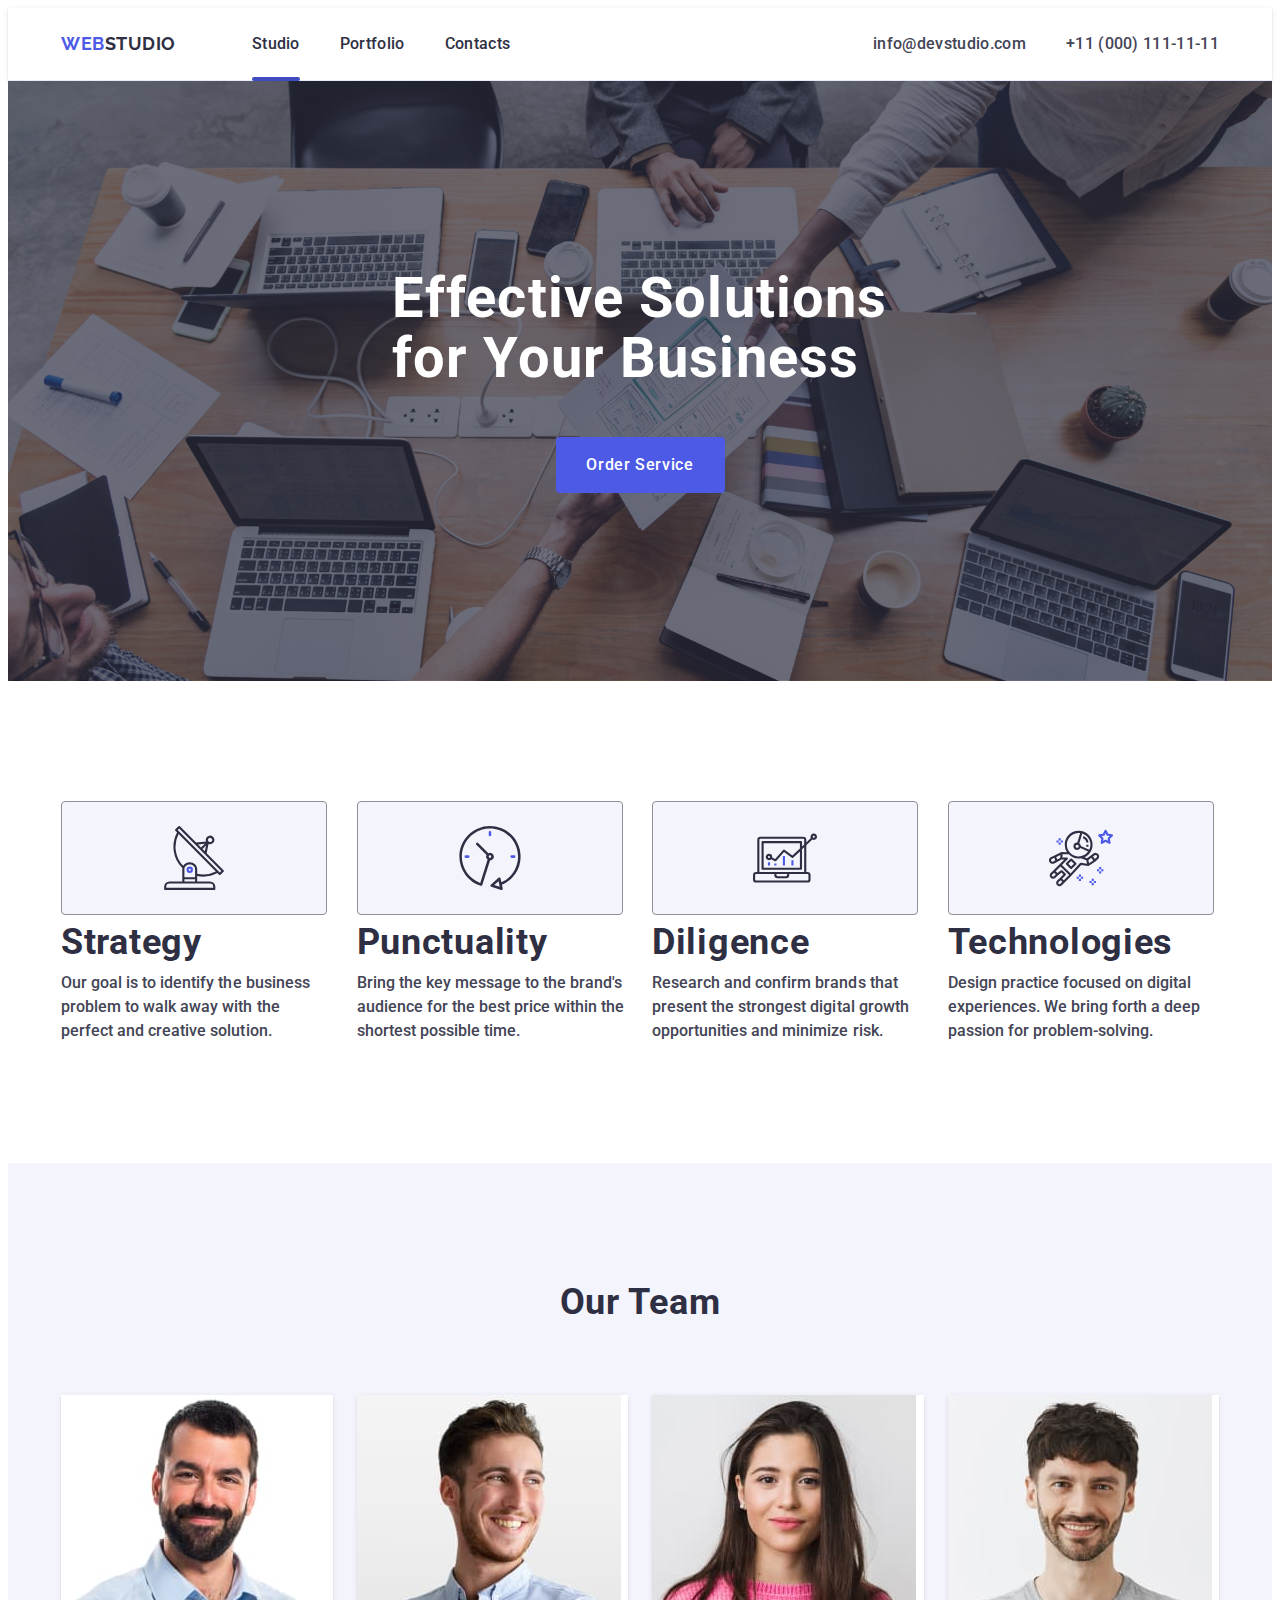
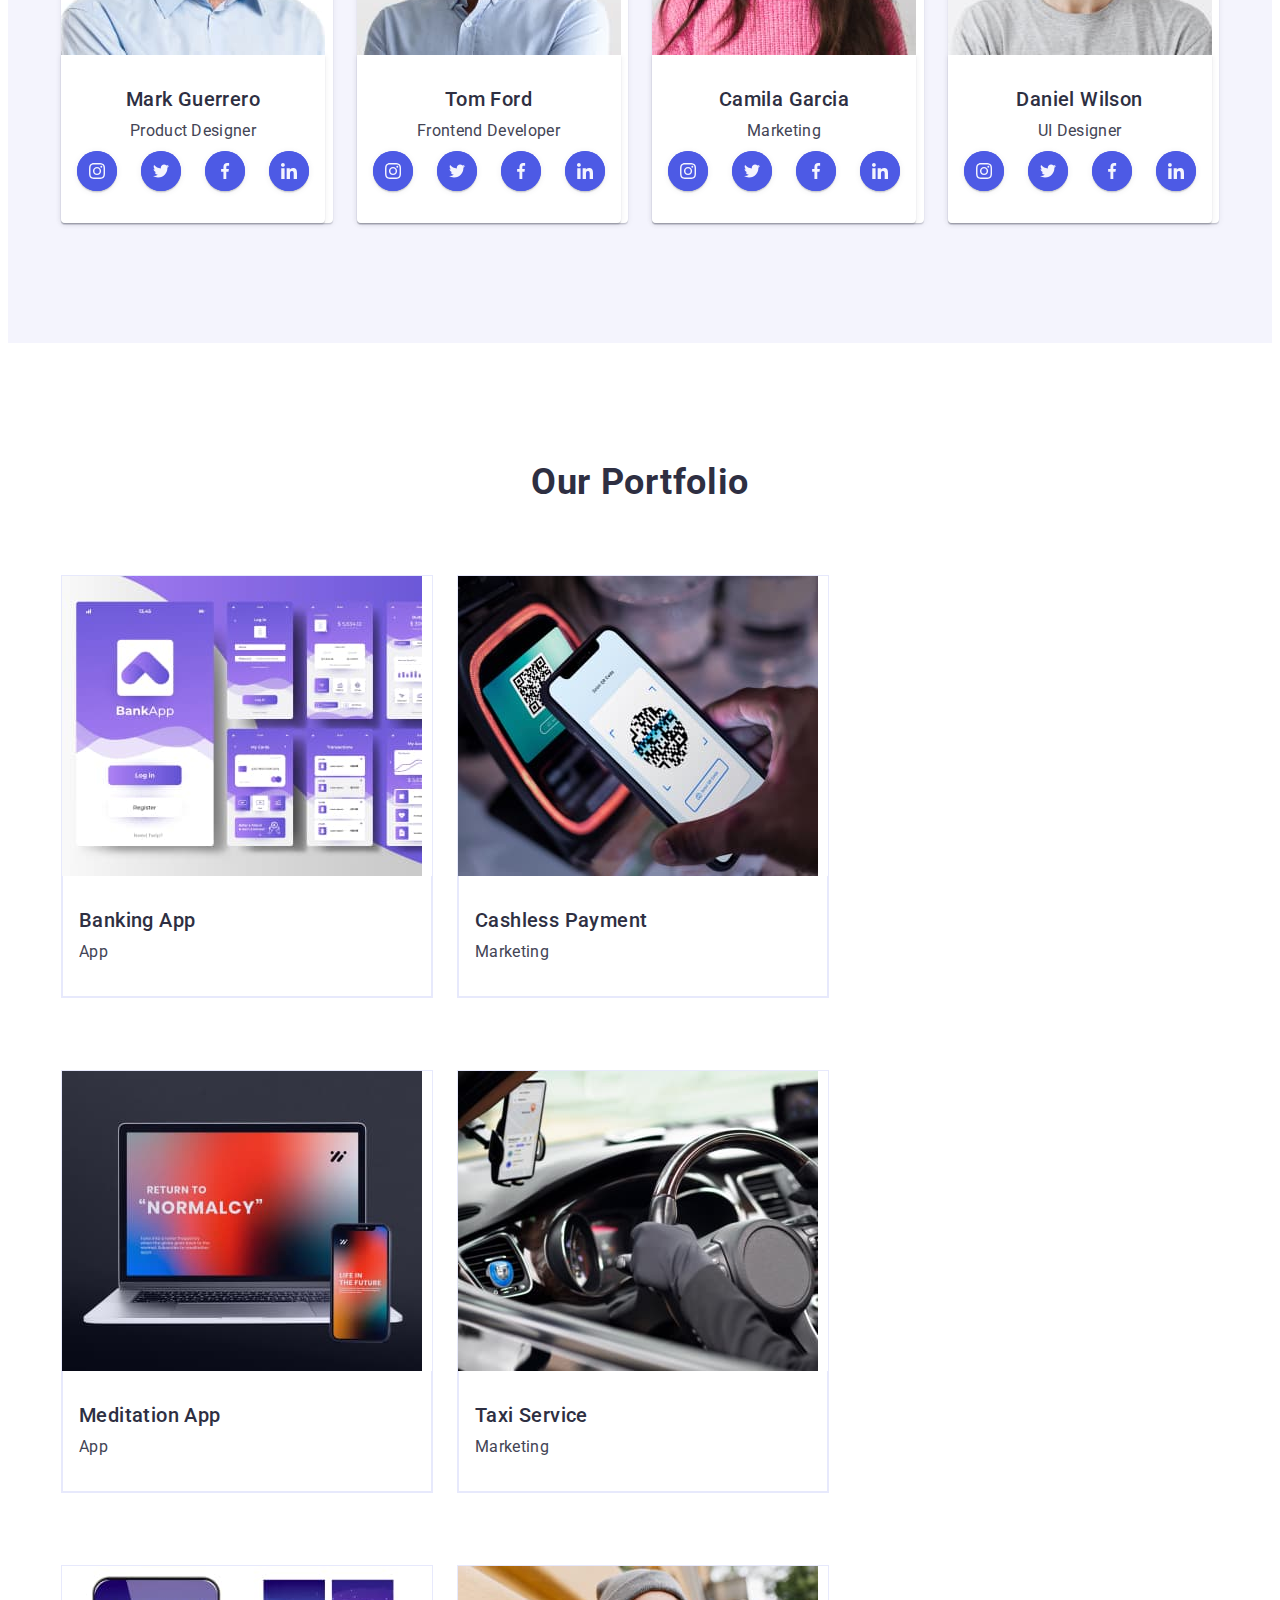
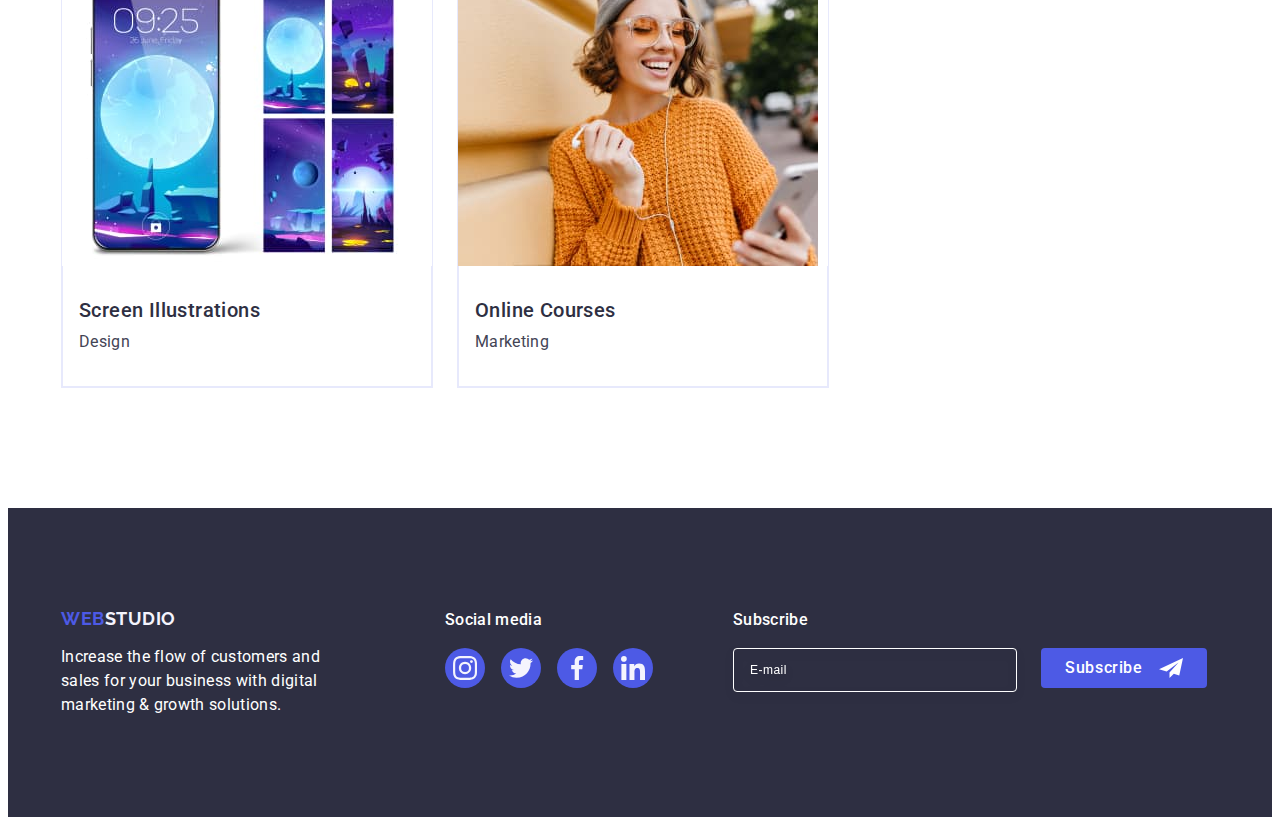
==== commit a0dd6573: "footer done" ====
--- a/index.html
+++ b/index.html
@@ -490,7 +490,7 @@
                     </li>
                 </ul>
             </div>
-            <div class="footer-form">
+            <div class="footer-form footer-container">
                 <p class="footer-form-send-title">Subscribe</p>
                 <form class="footer-form-send-form">
                     <label class="footer-form-send-form-label">
--- a/css/styles.css
+++ b/css/styles.css
@@ -474,7 +474,6 @@
   .footer-main-div {
     display: flex;
     flex-direction: column;
-    align-items: baseline;
   }
 
   .footer-link-logo {
@@ -976,6 +975,7 @@
   }
 
   .portfolio-list {
+    display: flex;
     flex-direction: row;
     flex-wrap: wrap;
     row-gap: 72px;
@@ -1012,7 +1012,10 @@
 
   .footer-main-div {
     display: flex;
-    align-items: baseline;
+    flex-wrap: wrap;
+    row-gap: 72px;
+    column-gap: 24px;
+    padding: 0 88px;
   }
 
   .footer-link-logo {
@@ -1046,13 +1049,6 @@
     letter-spacing: 0.02em;
   }
 
-  .nav-list a,
-  .link,
-  .button,
-  .title-li {
-    font-weight: 500;
-  }
-
   .footer-container-media {
     max-width: 208px;
     margin-right: 80px;
@@ -1306,6 +1302,15 @@
 
   /*=========================== desctop  portfolio  section style  E N D ===================*/
   /*=========================== desctop  footer  section style  BEGIN ===================*/
+
+  .footer-main-div {
+    display: flex;
+    flex-wrap: nowrap;
+    column-gap: 0;
+    align-items: baseline;
+    padding: 0 15px;
+  }
+
   .footer-container-logo {
     margin-right: 120px;
   }
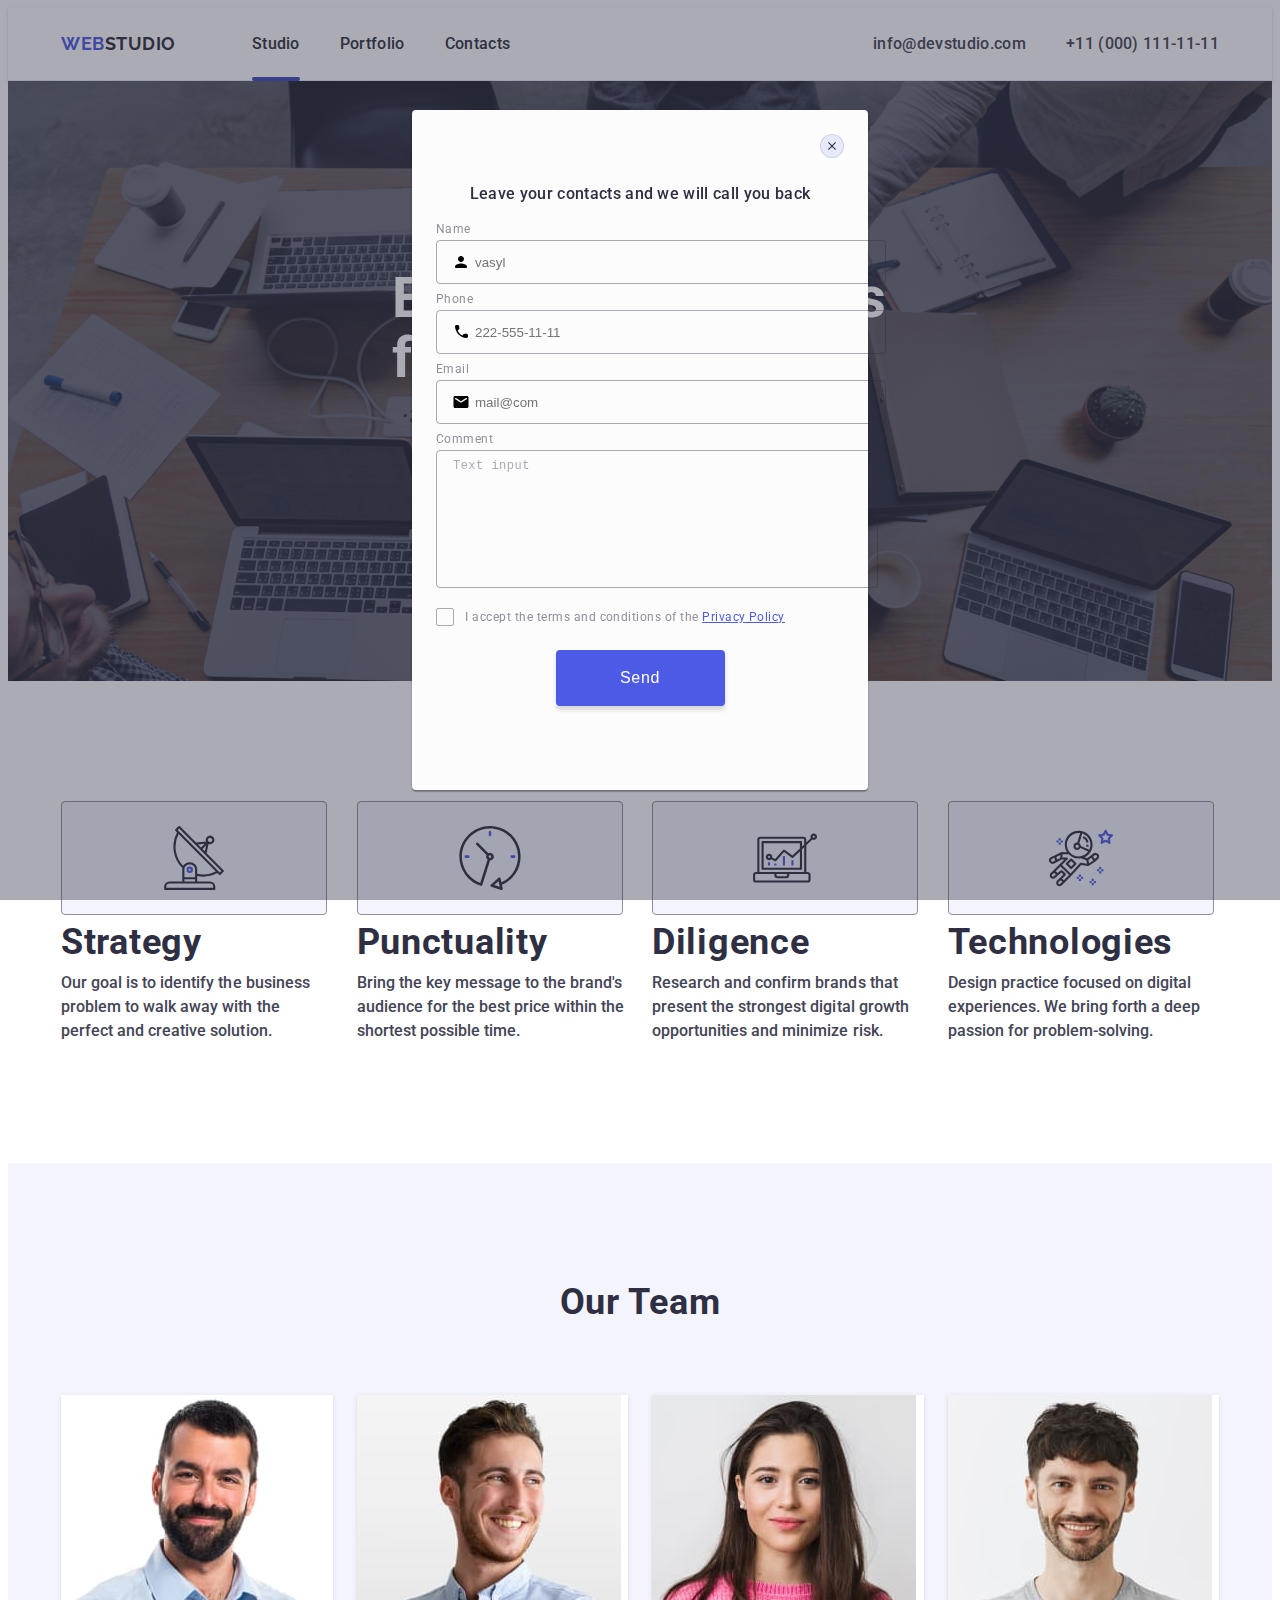
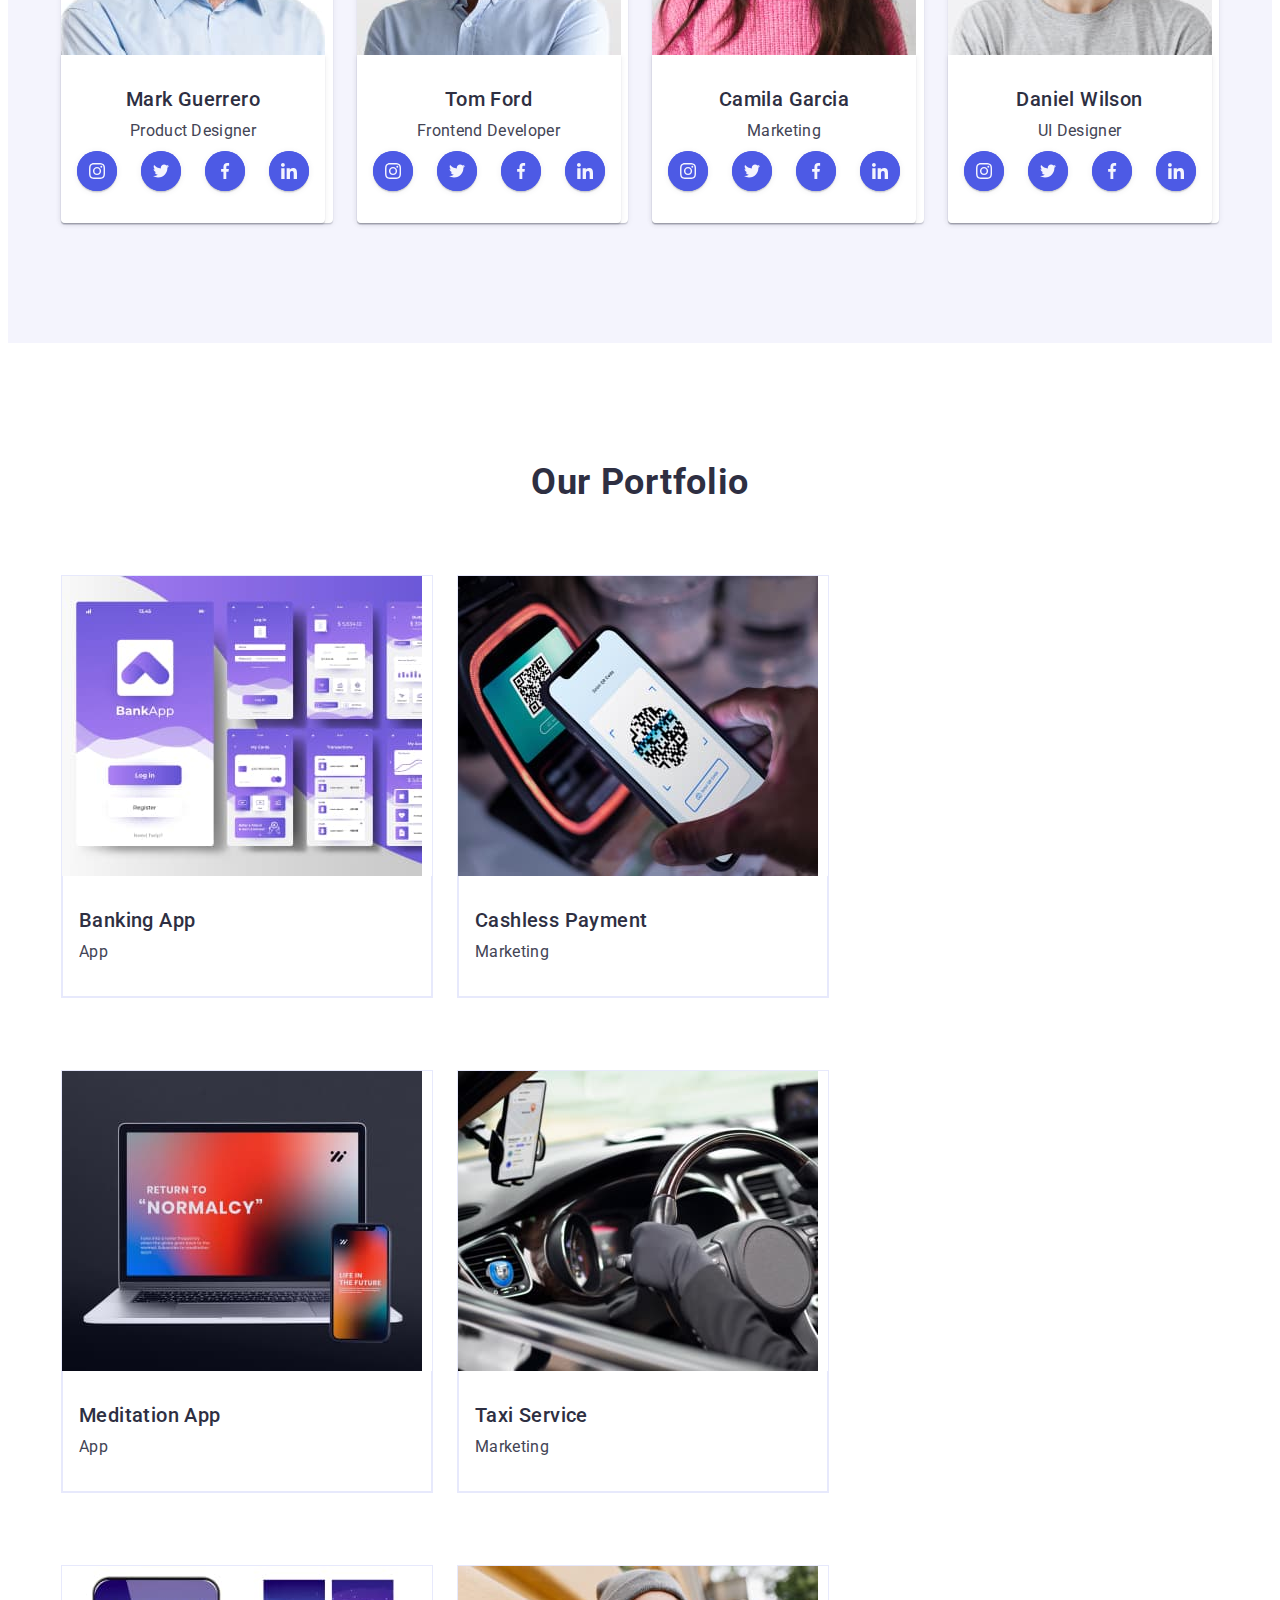
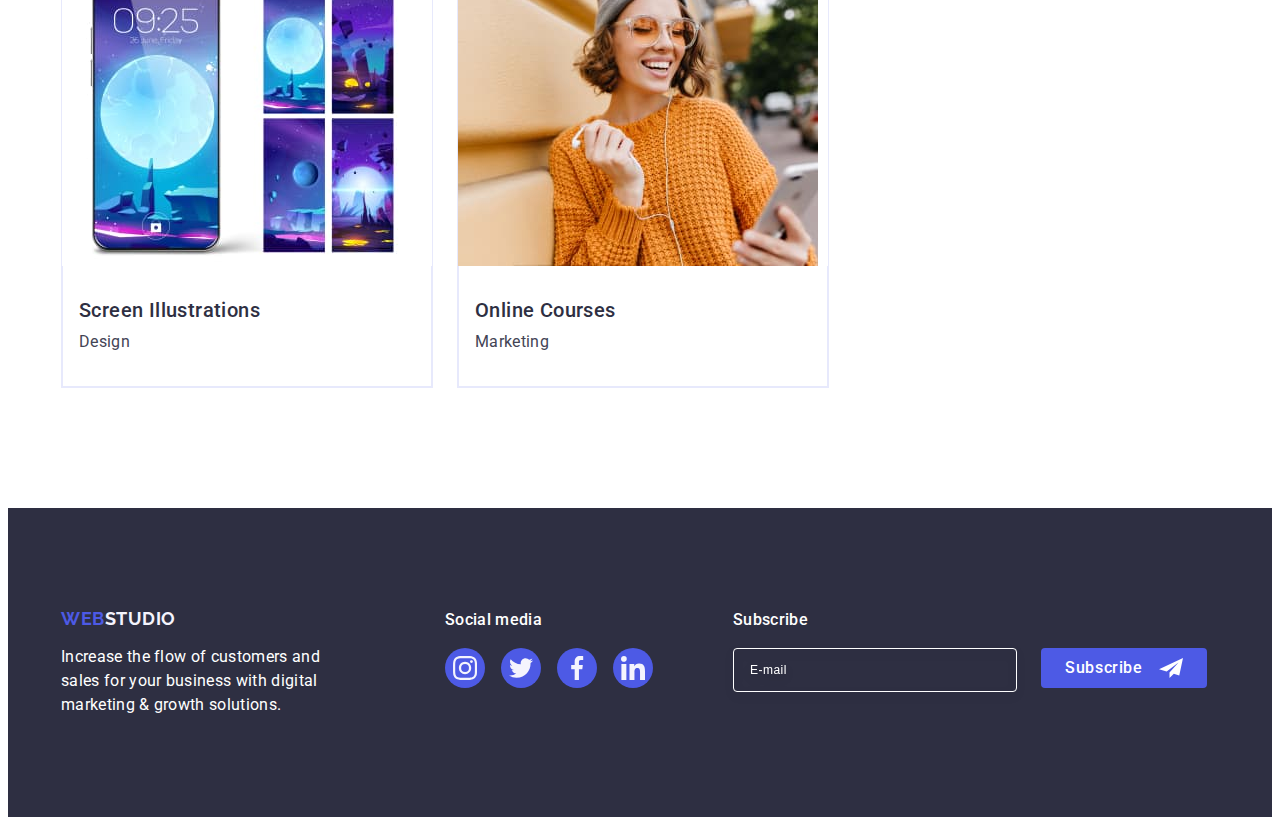
==== commit 72a0f3a6: "all done" ====
--- a/index.html
+++ b/index.html
@@ -572,7 +572,7 @@
     <!--@@@@@@@@@@@@@  modal window  @@@@@@@@@@@@@@@@@@@@-->
 
 
-<!--
+
 
     <div class="backdrop is-open">
         <div class="modal">
@@ -675,7 +675,7 @@
 
         </div>
     </div>
-    -->
+    
 </body>
 
 </html>
--- a/css/styles.css
+++ b/css/styles.css
@@ -431,7 +431,7 @@
     background-color: #404bbf;
   }
   /*=========================== mobile our team section style  E N D ===================*/
-  /* =================mobile portfolio style  BEGIN   ========================*/
+  /*=========================== mobile portfolio style  BEGIN   ========================*/
   .app-pictures-decription {
     display: none;
   }
@@ -464,8 +464,8 @@
     margin-bottom: 8px;
   }
 
-  /* =================mobile portfolio style  E N D   ========================*/
-  /* =================mobile footer style  BEGIN   ========================*/
+  /* ======================= mobile portfolio style  E N D   ========================*/
+  /* ======================= mobile footer style  BEGIN   ========================*/
   .footer {
     padding: 96px 0;
     background-color: #2e2f42;
@@ -613,8 +613,6 @@
   .footer-form-button-icon {
     margin-left: 16px;
   }
-
-  /* =================mobile footer style  E N D    ========================*/
 }
 
 @media screen and (min-resolution: 192dpi),
@@ -635,6 +633,227 @@
     margin-left: auto;
     margin-right: auto;
   }
+  /* =================mobile footer style  E N D    ========================*/
+  /*================== mobile backdrop style BEGIN  =====================*/
+  .backdrop {
+    position: fixed;
+    top: 0;
+    left: 0;
+    width: 100%;
+    height: 100%;
+    background: rgba(46, 47, 66, 0.4);
+    z-index: 9999999999;
+    transition: opacity 250ms cubic-bezier(0.4, 0, 0.2, 1),
+      visibility 250ms cubic-bezier(0.4, 0, 0.2, 1);
+    /* ====  hide backdrop    =========*/
+    /* opacity: 0;
+  visibility: hidden;
+  pointer-events: none;*/
+  }
+
+  .backdrop.is-open {
+    opacity: 1;
+    visibility: visible;
+    pointer-events: auto;
+  }
+
+  .modal {
+    position: absolute;
+    top: 50%;
+    left: 50%;
+    transform: translate(-50%, -50%);
+    width: 288px;
+    min-height: 623px;
+    border-radius: 4px;
+    padding: 72px 24px 24px 24px;
+    background-color: #fcfcfc;
+    box-shadow: 0px 1px 1px rgba(0, 0, 0, 0.14), 0px 1px 3px rgba(0, 0, 0, 0.12),
+      0px 2px 1px rgba(0, 0, 0, 0.2);
+    transition: transform 250ms cubic-bezier(0.4, 0, 0.2, 1);
+  }
+
+  .modal-close-button {
+    display: flex;
+    position: absolute;
+    top: 24px;
+    right: 24px;
+    justify-content: center;
+    align-items: center;
+    border: 1px solid rgba(0, 0, 0, 0.1);
+    border-radius: 50%;
+    line-height: 0;
+    background: transparent;
+    padding: 0;
+    width: 24px;
+    height: 24px;
+    background-color: #e7e9fc;
+    fill: #2e2f42;
+    cursor: pointer;
+    transition: background-color 250ms cubic-bezier(0.4, 0, 0.2, 1),
+      border 250ms cubic-bezier(0.4, 0, 0.2, 1);
+  }
+
+  .modal-close-button-icon {
+    transition: fill 250ms cubic-bezier(0.4, 0, 0.2, 1);
+  }
+
+  .modal-close-button:focus {
+    background-color: #404bbf;
+    fill: #ffffff;
+    border: none;
+  }
+
+  .review-form-description {
+    color: #2e2f42;
+    text-align: center;
+    font-size: 16px;
+    font-weight: 500;
+    line-height: 1.5;
+    letter-spacing: 0.02em;
+    margin-bottom: 16px;
+  }
+
+  .review-form-field-label {
+    display: block;
+    color: #8e8f99;
+    font-size: 12px;
+    font-weight: 400;
+    line-height: 1.17;
+    letter-spacing: 0.04em;
+    margin-bottom: 4px;
+  }
+
+  .review-form-field-input {
+    height: 40px;
+    width: 100%;
+    border-radius: 4px;
+    border: 1px solid rgba(46, 47, 66, 0.4);
+    padding-left: 38px;
+    background-color: transparent;
+    outline: transparent;
+    transition: border-color 250ms cubic-bezier(0.4, 0, 0.2, 1);
+  }
+
+  .review-form-wrapper {
+    margin-bottom: 8px;
+  }
+
+  .review-form-input-wrapper {
+    position: relative;
+  }
+
+  .review-form-field-icon {
+    position: absolute;
+    top: 50%;
+    transform: translateY(-50%);
+    left: 16px;
+    transition: fill 250ms cubic-bezier(0.4, 0, 0.2, 1);
+  }
+
+  .review-form-field-input:focus,
+  .review-form-comment:focus {
+    outline-color: transparent;
+    outline-offset: 6px;
+    border-color: #4d5ae5;
+  }
+  .review-form-field-input:focus + .review-form-field-icon {
+    fill: #4d5ae5;
+  }
+
+  .review-form-comment {
+    width: 100%;
+    height: 120px;
+    border-radius: 4px;
+    border: 1px solid rgba(46, 47, 66, 0.4);
+    resize: none;
+    padding: 8px 16px;
+    color: rgba(46, 47, 66, 0.4);
+    font-size: 12px;
+    font-weight: 400;
+    line-height: 1.17;
+    letter-spacing: 0.04em;
+    background-color: transparent;
+    outline: transparent;
+    transition: border-color 250ms cubic-bezier(0.4, 0, 0.2, 1);
+  }
+  .review-form-comment::placeholder {
+    color: rgba(46, 47, 66, 0.4);
+  }
+
+  .review-form-wrapper-commet {
+    margin-bottom: 16px;
+  }
+
+  .review-form-wrapper-checkbox {
+    margin-bottom: 24px;
+  }
+
+  .review-form-field-label-checkbox {
+    display: block;
+    width: 259px;
+    color: #8e8f99;
+    font-size: 12px;
+    font-weight: 400;
+    line-height: 1.17;
+    letter-spacing: 0.04em;
+  }
+
+  .review-form-field-label-checkbox-policy-link {
+    padding-left: 27px;
+    color: #4d5ae5;
+  }
+
+  .review-form-checkbox-own {
+    display: inline-flex;
+    width: 16px;
+    height: 16px;
+    border: 1px solid rgba(46, 47, 66, 0.4);
+    border-radius: 2px;
+    align-items: center;
+    justify-content: center;
+    cursor: pointer;
+    fill: transparent;
+    margin-right: 8px;
+    transition: background-color 250ms cubic-bezier(0.4, 0, 0.2, 1),
+      border 250ms cubic-bezier(0.4, 0, 0.2, 1),
+      fill 250ms cubic-bezier(0.4, 0, 0.2, 1);
+  }
+  .review-form-checkbox-own-icon {
+    justify-content: center;
+    align-items: center;
+    fill: #ffffff;
+  }
+
+  .review-form-field-checkbox:checked
+    + .review-form-field-label-checkbox
+    .review-form-checkbox-own {
+    background-color: #404bbf;
+    border: none;
+    fill: #f4f4fd;
+  }
+
+  .form-review-button {
+    display: block;
+    padding: 16px 32px;
+    min-width: 169px;
+    height: 56px;
+    gap: 10px;
+    border: none;
+    border-radius: 4px;
+    background: #4d5ae5;
+    box-shadow: 0px 4px 4px 0px rgba(0, 0, 0, 0.15);
+    margin-right: auto;
+    margin-left: auto;
+    font-size: 16px;
+    font-weight: 500;
+    line-height: 1.5;
+    letter-spacing: 0.04em;
+    color: #ffffff;
+    cursor: pointer;
+    transition: background-color 250ms cubic-bezier(0.4, 0, 0.2, 1);
+  }
+
+  /* =================mobile backdrop style  E N D   ========================*/
 }
 /* =================mobile style  E N D   ========================*/
 
@@ -1152,6 +1371,225 @@
     margin-left: 16px;
   }
   /*=========================== tablet  footer  section style  E N D ===================*/
+  /* ========================== tablet backdrop style  BEGIN   ========================*/
+  .backdrop {
+    position: fixed;
+    top: 0;
+    left: 0;
+    width: 100%;
+    height: 100%;
+    background: rgba(46, 47, 66, 0.4);
+    z-index: 9999999999;
+    transition: opacity 250ms cubic-bezier(0.4, 0, 0.2, 1),
+      visibility 250ms cubic-bezier(0.4, 0, 0.2, 1);
+    /* ====  hide backdrop    =========*/
+    /* opacity: 0;
+  visibility: hidden;
+  pointer-events: none;*/
+  }
+
+  .backdrop.is-open {
+    opacity: 1;
+    visibility: visible;
+    pointer-events: auto;
+  }
+
+  .modal {
+    position: absolute;
+    top: 50%;
+    left: 50%;
+    transform: translate(-50%, -50%);
+    width: 408px;
+    min-height: 584px;
+    border-radius: 4px;
+    padding: 72px 24px 24px 24px;
+    background-color: #fcfcfc;
+    box-shadow: 0px 1px 1px rgba(0, 0, 0, 0.14), 0px 1px 3px rgba(0, 0, 0, 0.12),
+      0px 2px 1px rgba(0, 0, 0, 0.2);
+    transition: transform 250ms cubic-bezier(0.4, 0, 0.2, 1);
+  }
+
+  .modal-close-button {
+    display: flex;
+    position: absolute;
+    top: 24px;
+    right: 24px;
+    justify-content: center;
+    align-items: center;
+    border: 1px solid rgba(0, 0, 0, 0.1);
+    border-radius: 50%;
+    line-height: 0;
+    background: transparent;
+    padding: 0;
+    width: 24px;
+    height: 24px;
+    background-color: #e7e9fc;
+    fill: #2e2f42;
+    cursor: pointer;
+    transition: background-color 250ms cubic-bezier(0.4, 0, 0.2, 1),
+      border 250ms cubic-bezier(0.4, 0, 0.2, 1);
+  }
+
+  .modal-close-button-icon {
+    transition: fill 250ms cubic-bezier(0.4, 0, 0.2, 1);
+  }
+
+  .modal-close-button:hover,
+  .modal-close-button:focus {
+    background-color: #404bbf;
+    fill: #ffffff;
+    border: none;
+  }
+
+  .review-form-description {
+    color: #2e2f42;
+    text-align: center;
+    font-size: 16px;
+    font-weight: 500;
+    line-height: 1.5;
+    letter-spacing: 0.02em;
+    margin-bottom: 16px;
+  }
+
+  .review-form-field-label {
+    display: block;
+    color: #8e8f99;
+    font-size: 12px;
+    font-weight: 400;
+    line-height: 1.17;
+    letter-spacing: 0.04em;
+    margin-bottom: 4px;
+  }
+
+  .review-form-field-input {
+    height: 40px;
+    width: 100%;
+    border-radius: 4px;
+    border: 1px solid rgba(46, 47, 66, 0.4);
+    padding-left: 38px;
+    background-color: transparent;
+    outline: transparent;
+    transition: border-color 250ms cubic-bezier(0.4, 0, 0.2, 1);
+  }
+
+  .review-form-wrapper {
+    margin-bottom: 8px;
+  }
+
+  .review-form-input-wrapper {
+    position: relative;
+  }
+
+  .review-form-field-icon {
+    position: absolute;
+    top: 50%;
+    transform: translateY(-50%);
+    left: 16px;
+    transition: fill 250ms cubic-bezier(0.4, 0, 0.2, 1);
+  }
+
+  .review-form-comment:focus {
+    outline-color: transparent;
+    outline-offset: 6px;
+    border-color: #4d5ae5;
+  }
+  .review-form-field-input:focus + .review-form-field-icon {
+    fill: #4d5ae5;
+  }
+
+  .review-form-comment {
+    width: 100%;
+    height: 120px;
+    border-radius: 4px;
+    border: 1px solid rgba(46, 47, 66, 0.4);
+    resize: none;
+    padding: 8px 16px;
+    color: rgba(46, 47, 66, 0.4);
+    font-size: 12px;
+    font-weight: 400;
+    line-height: 1.17;
+    letter-spacing: 0.04em;
+    background-color: transparent;
+    outline: transparent;
+    transition: border-color 250ms cubic-bezier(0.4, 0, 0.2, 1);
+  }
+  .review-form-comment::placeholder {
+    color: rgba(46, 47, 66, 0.4);
+  }
+
+  .review-form-wrapper-commet {
+    margin-bottom: 16px;
+  }
+
+  .review-form-wrapper-checkbox {
+    margin-bottom: 24px;
+  }
+
+  .review-form-field-label-checkbox {
+    width: 100%;
+    color: #8e8f99;
+    font-size: 12px;
+    font-weight: 400;
+    line-height: 1.17;
+    letter-spacing: 0.04em;
+  }
+
+  .review-form-field-label-checkbox-policy-link {
+    color: #4d5ae5;
+    padding-left: 0;
+  }
+
+  .review-form-checkbox-own {
+    display: inline-flex;
+    width: 16px;
+    height: 16px;
+    border: 1px solid rgba(46, 47, 66, 0.4);
+    border-radius: 2px;
+    align-items: center;
+    justify-content: center;
+    cursor: pointer;
+    fill: transparent;
+    margin-right: 8px;
+    transition: background-color 250ms cubic-bezier(0.4, 0, 0.2, 1),
+      border 250ms cubic-bezier(0.4, 0, 0.2, 1),
+      fill 250ms cubic-bezier(0.4, 0, 0.2, 1);
+  }
+  .review-form-checkbox-own-icon {
+    justify-content: center;
+    align-items: center;
+    fill: #ffffff;
+  }
+
+  .review-form-field-checkbox:checked
+    + .review-form-field-label-checkbox
+    .review-form-checkbox-own {
+    background-color: #404bbf;
+    border: none;
+    fill: #f4f4fd;
+  }
+
+  .form-review-button {
+    display: block;
+    padding: 16px 32px;
+    min-width: 169px;
+    height: 56px;
+    gap: 10px;
+    border: none;
+    border-radius: 4px;
+    background: #4d5ae5;
+    box-shadow: 0px 4px 4px 0px rgba(0, 0, 0, 0.15);
+    margin-right: auto;
+    margin-left: auto;
+    font-size: 16px;
+    font-weight: 500;
+    line-height: 1.5;
+    letter-spacing: 0.04em;
+    color: #ffffff;
+    cursor: pointer;
+    transition: background-color 250ms cubic-bezier(0.4, 0, 0.2, 1);
+  }
+
+  /* ========================== tablet backdrop style  E N D   ========================*/
 }
 @media screen and (min-resolution: 192dpi),
   screen and (min-resolution: 2dppx),
@@ -1323,4 +1761,11 @@
     background-color: #31d0aa;
   }
   /*=========================== desctop  footer  section style  E N D ===================*/
+  /*=========================== desctop  backdrop  section style  BEGIN ===================*/
+  .modal-close-button:hover {
+    background-color: #404bbf;
+    fill: #ffffff;
+    border: none;
+  }
+  /*=========================== desctop  backdrop  section style  E N D ===================*/
 }
